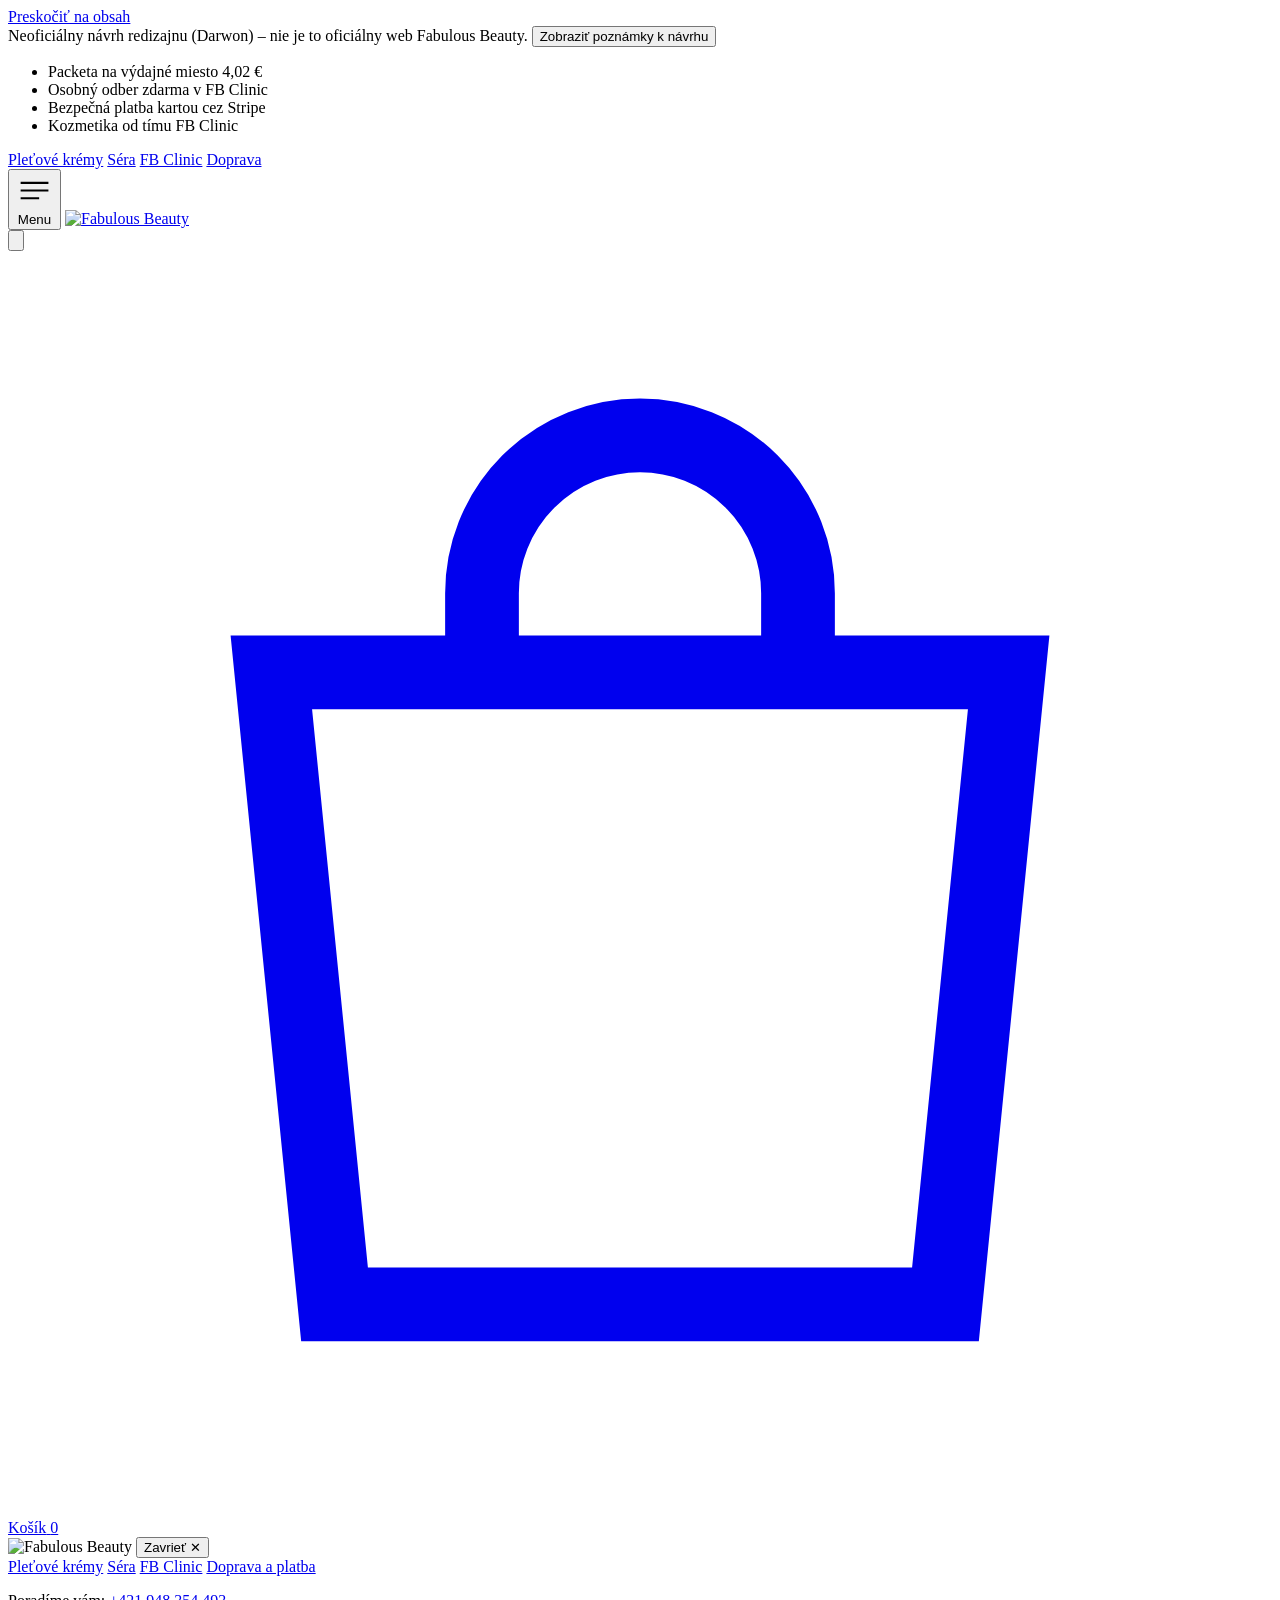
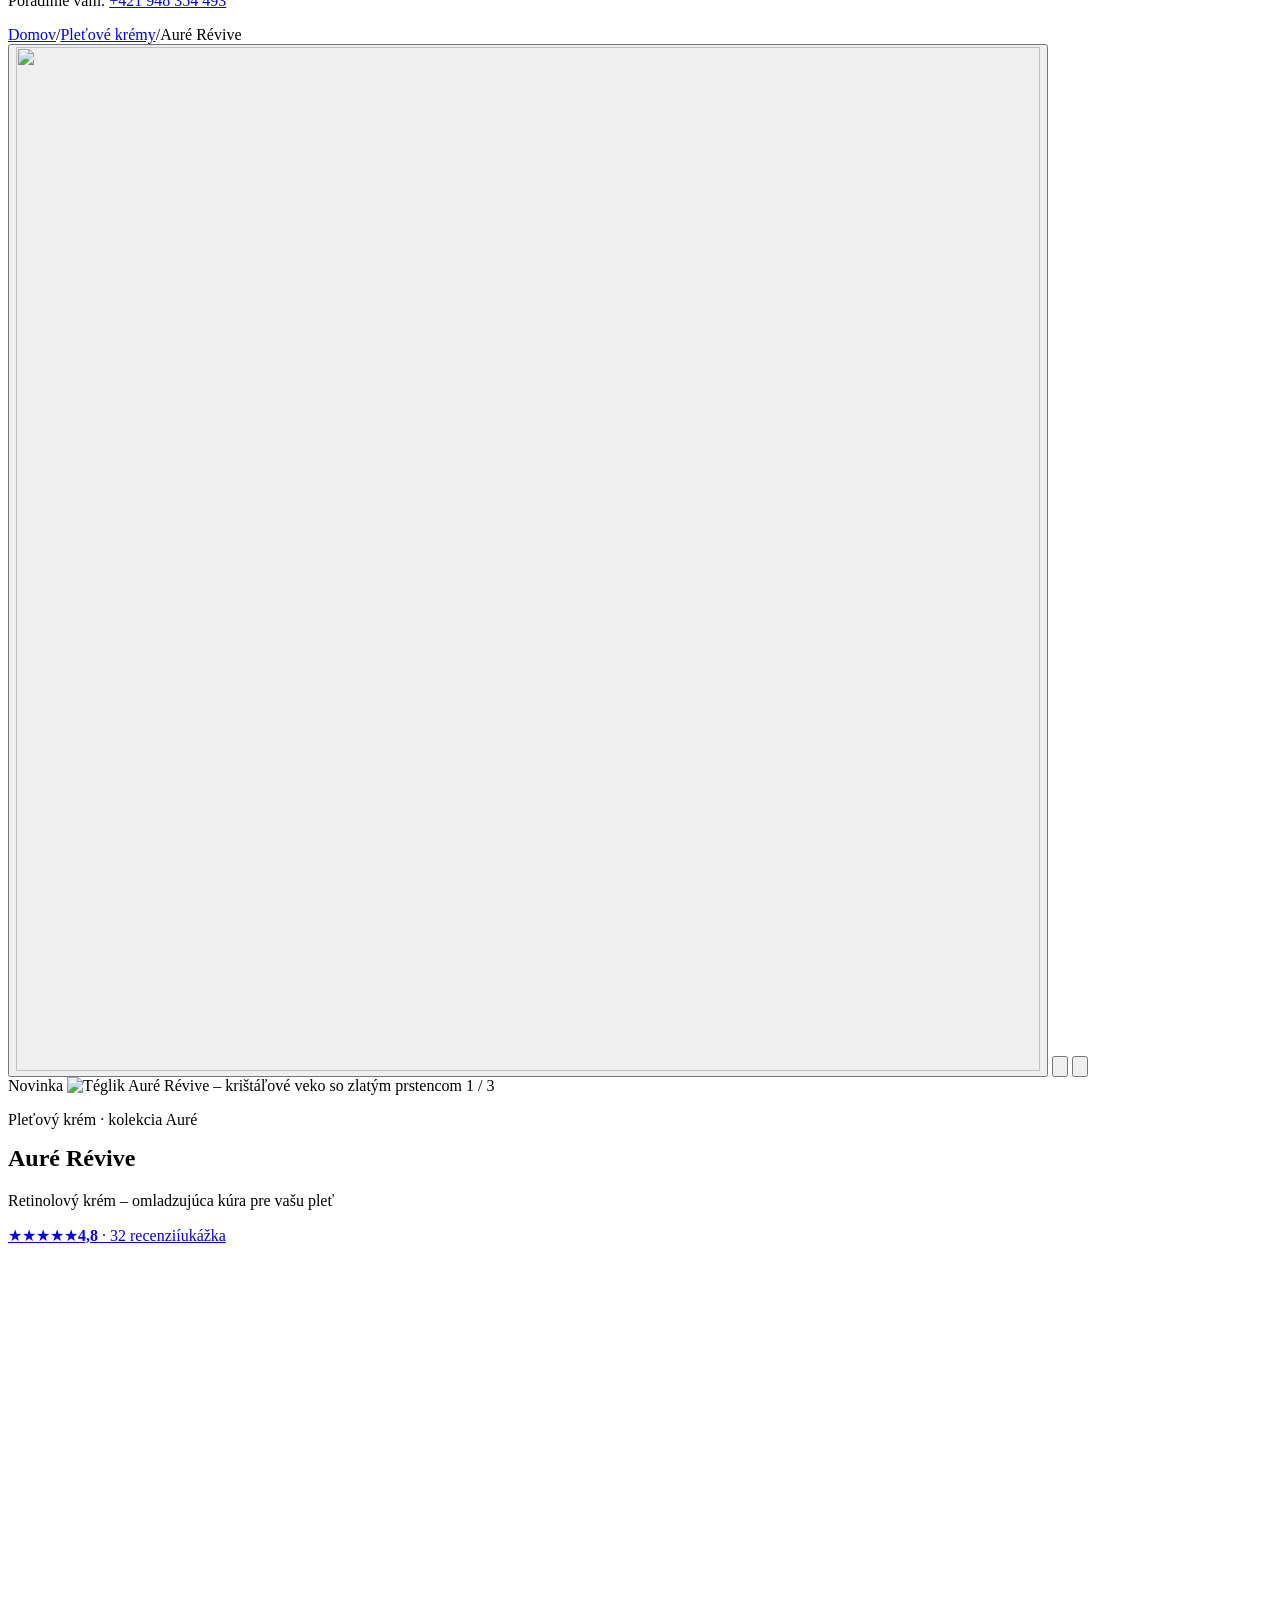
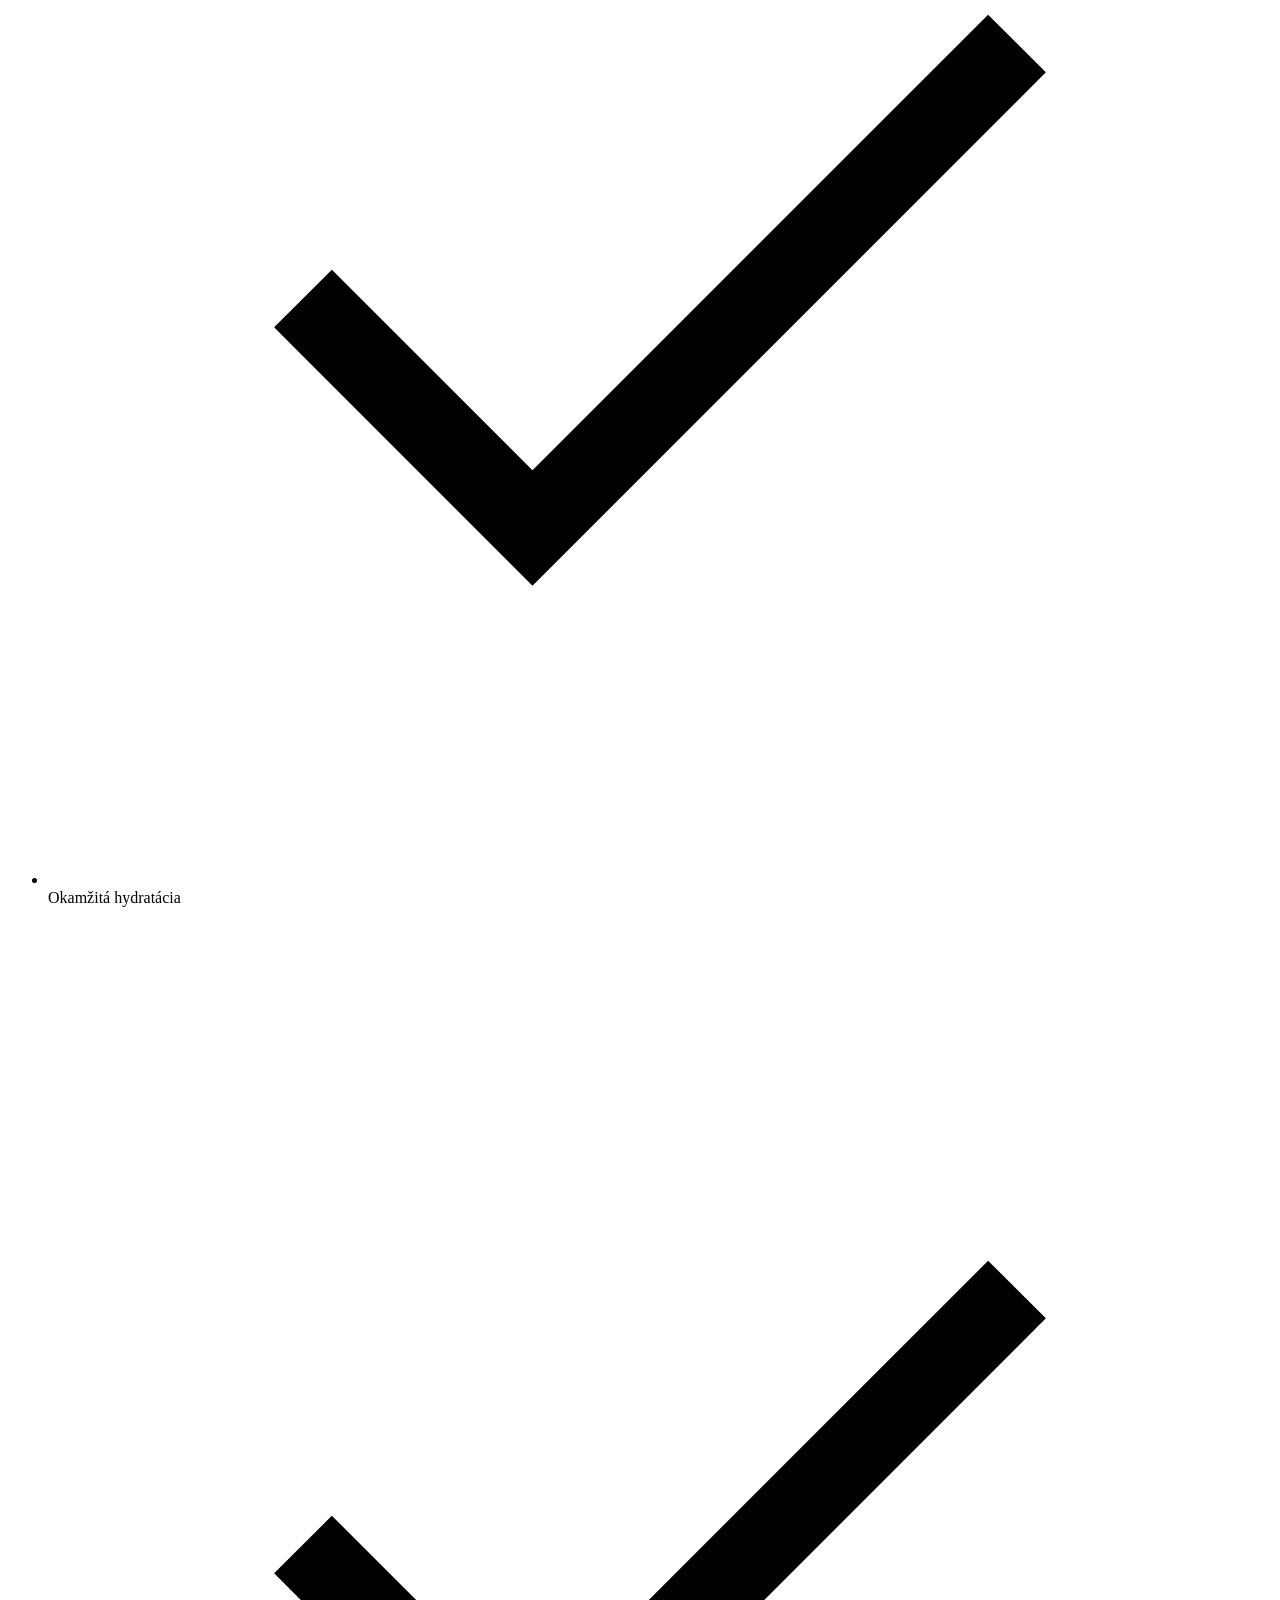
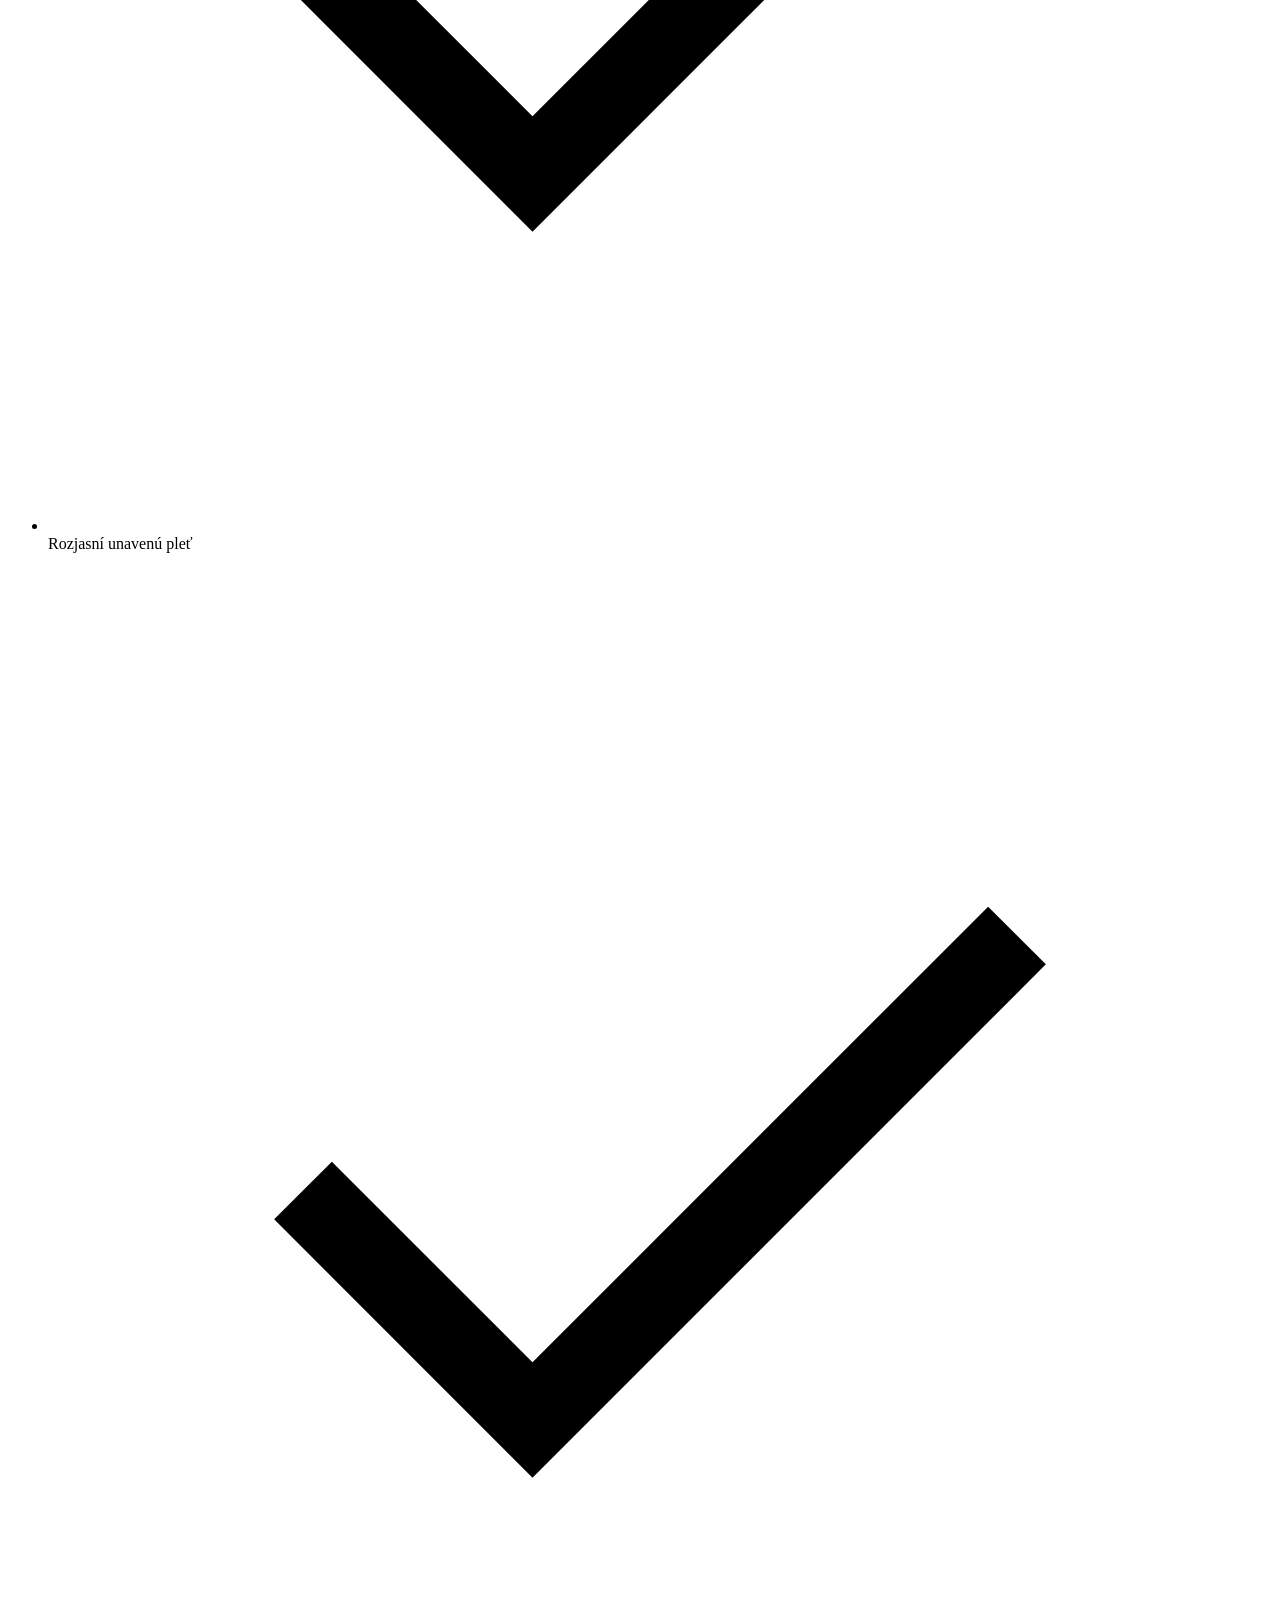
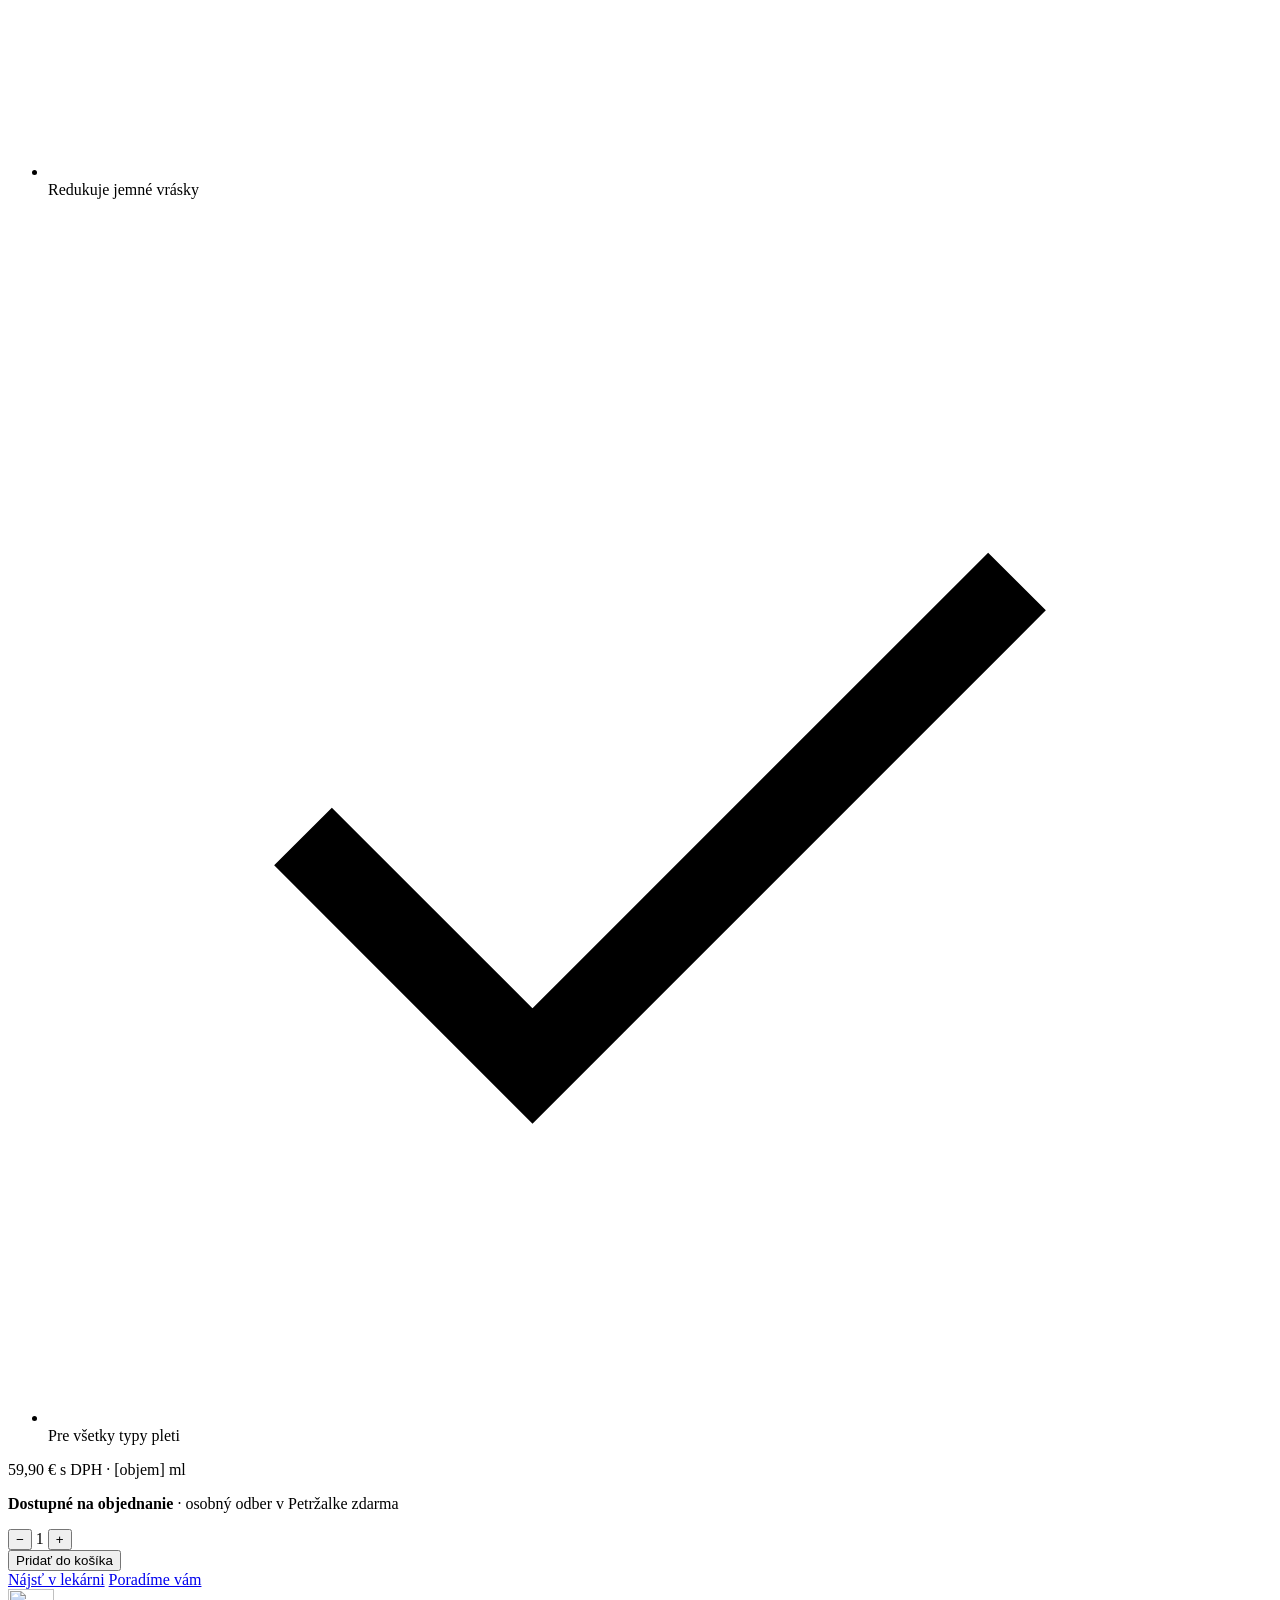
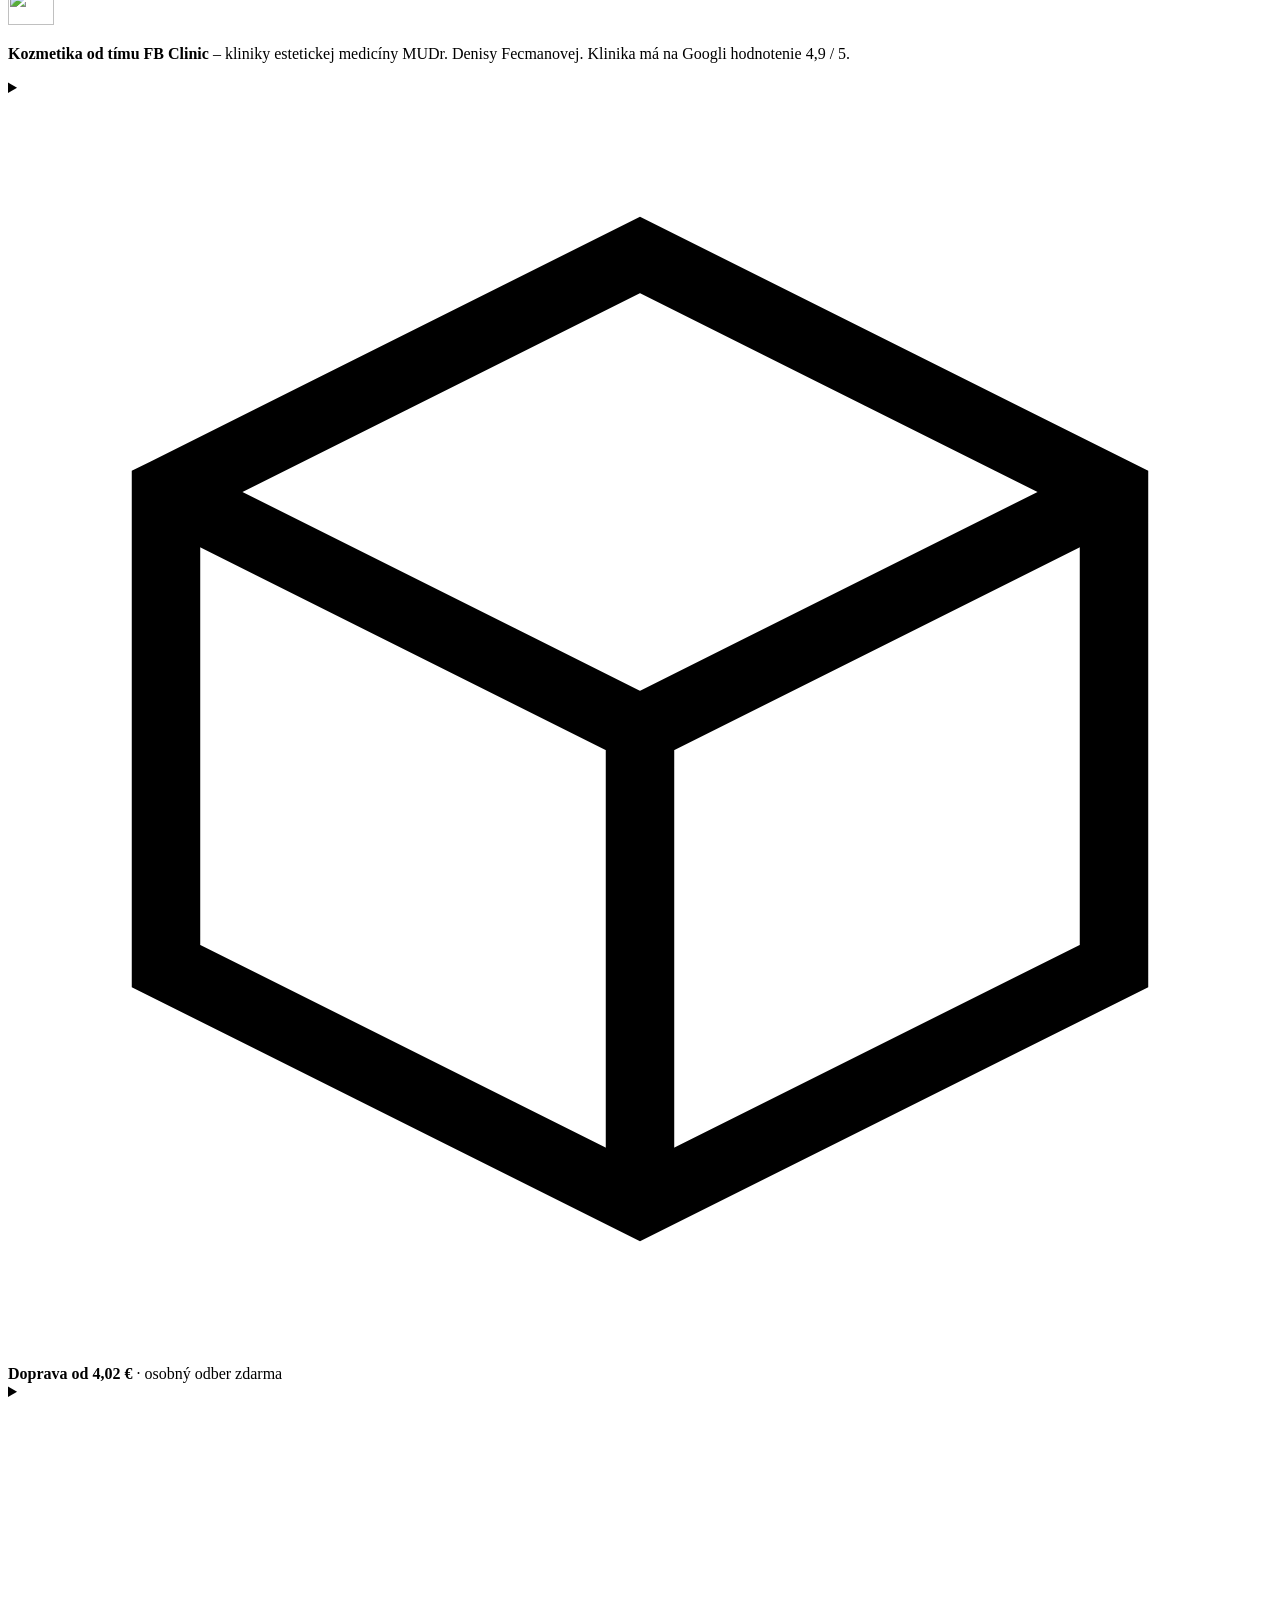
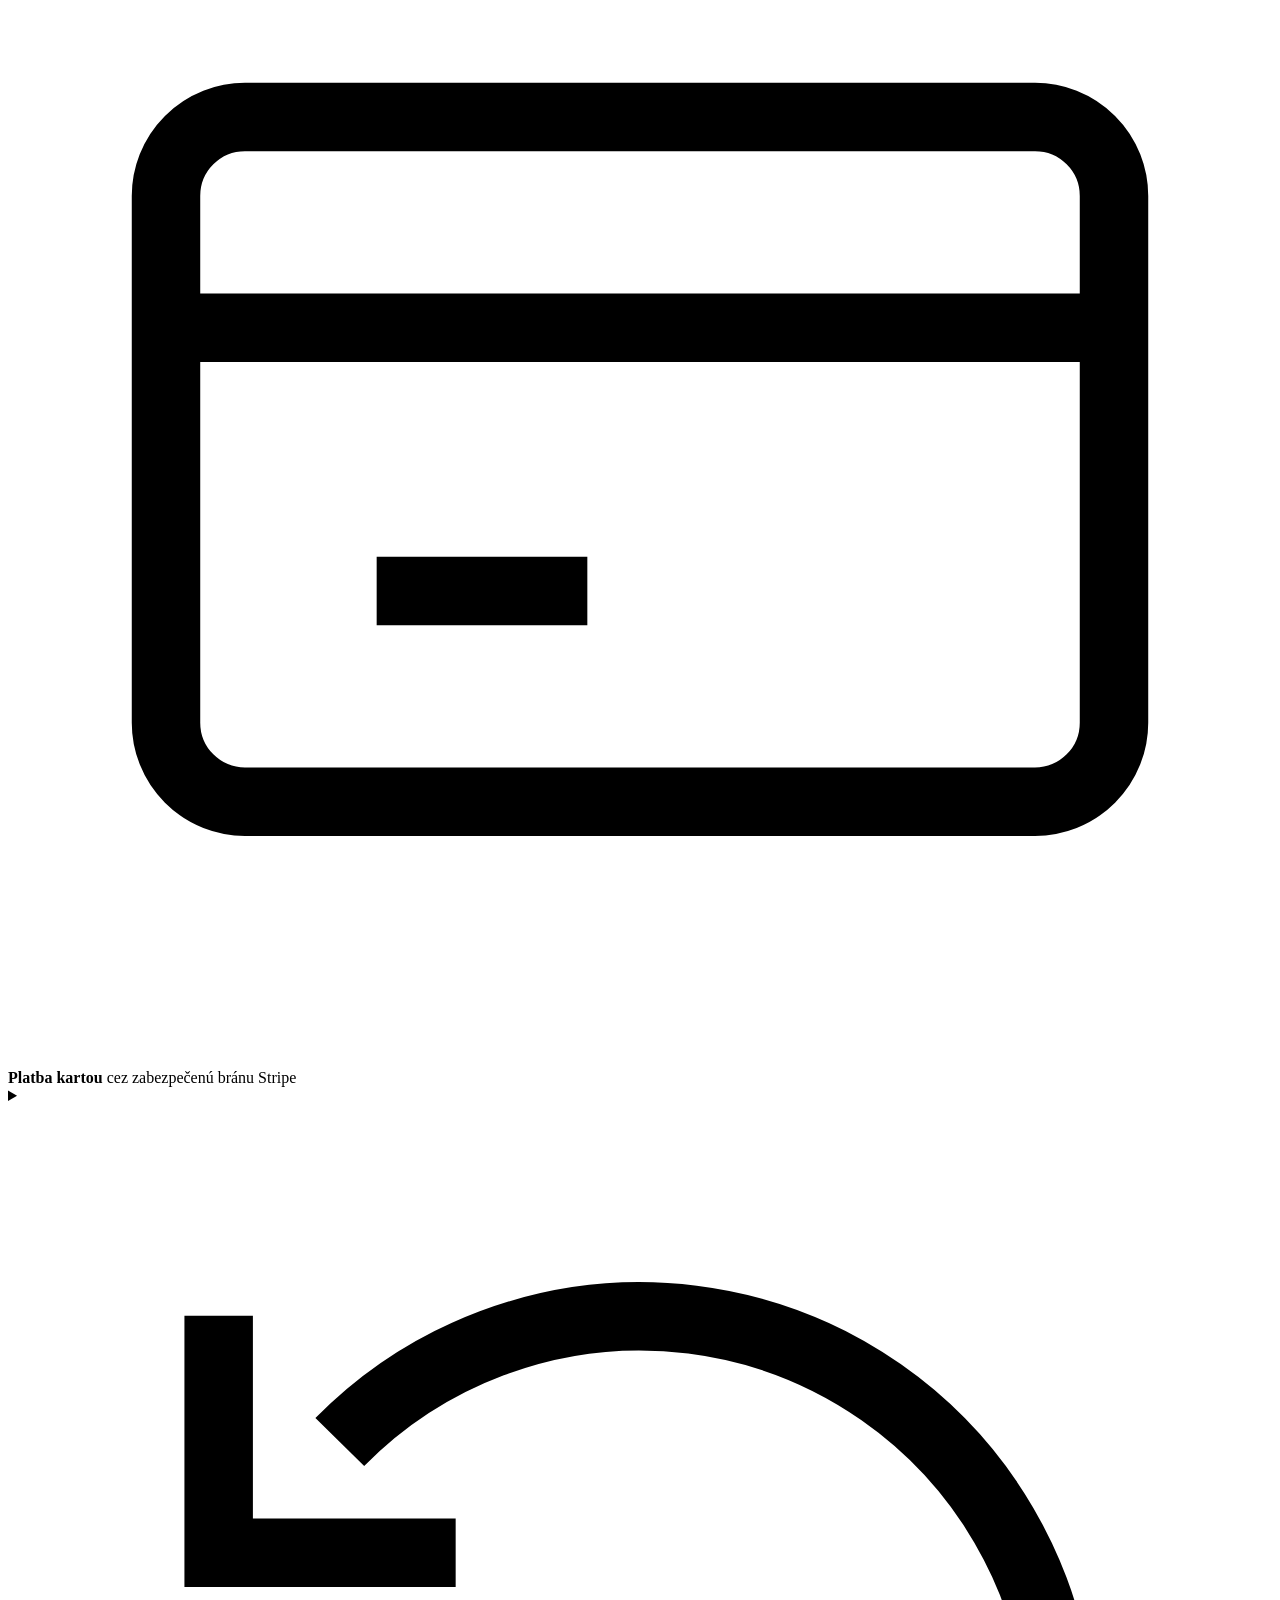
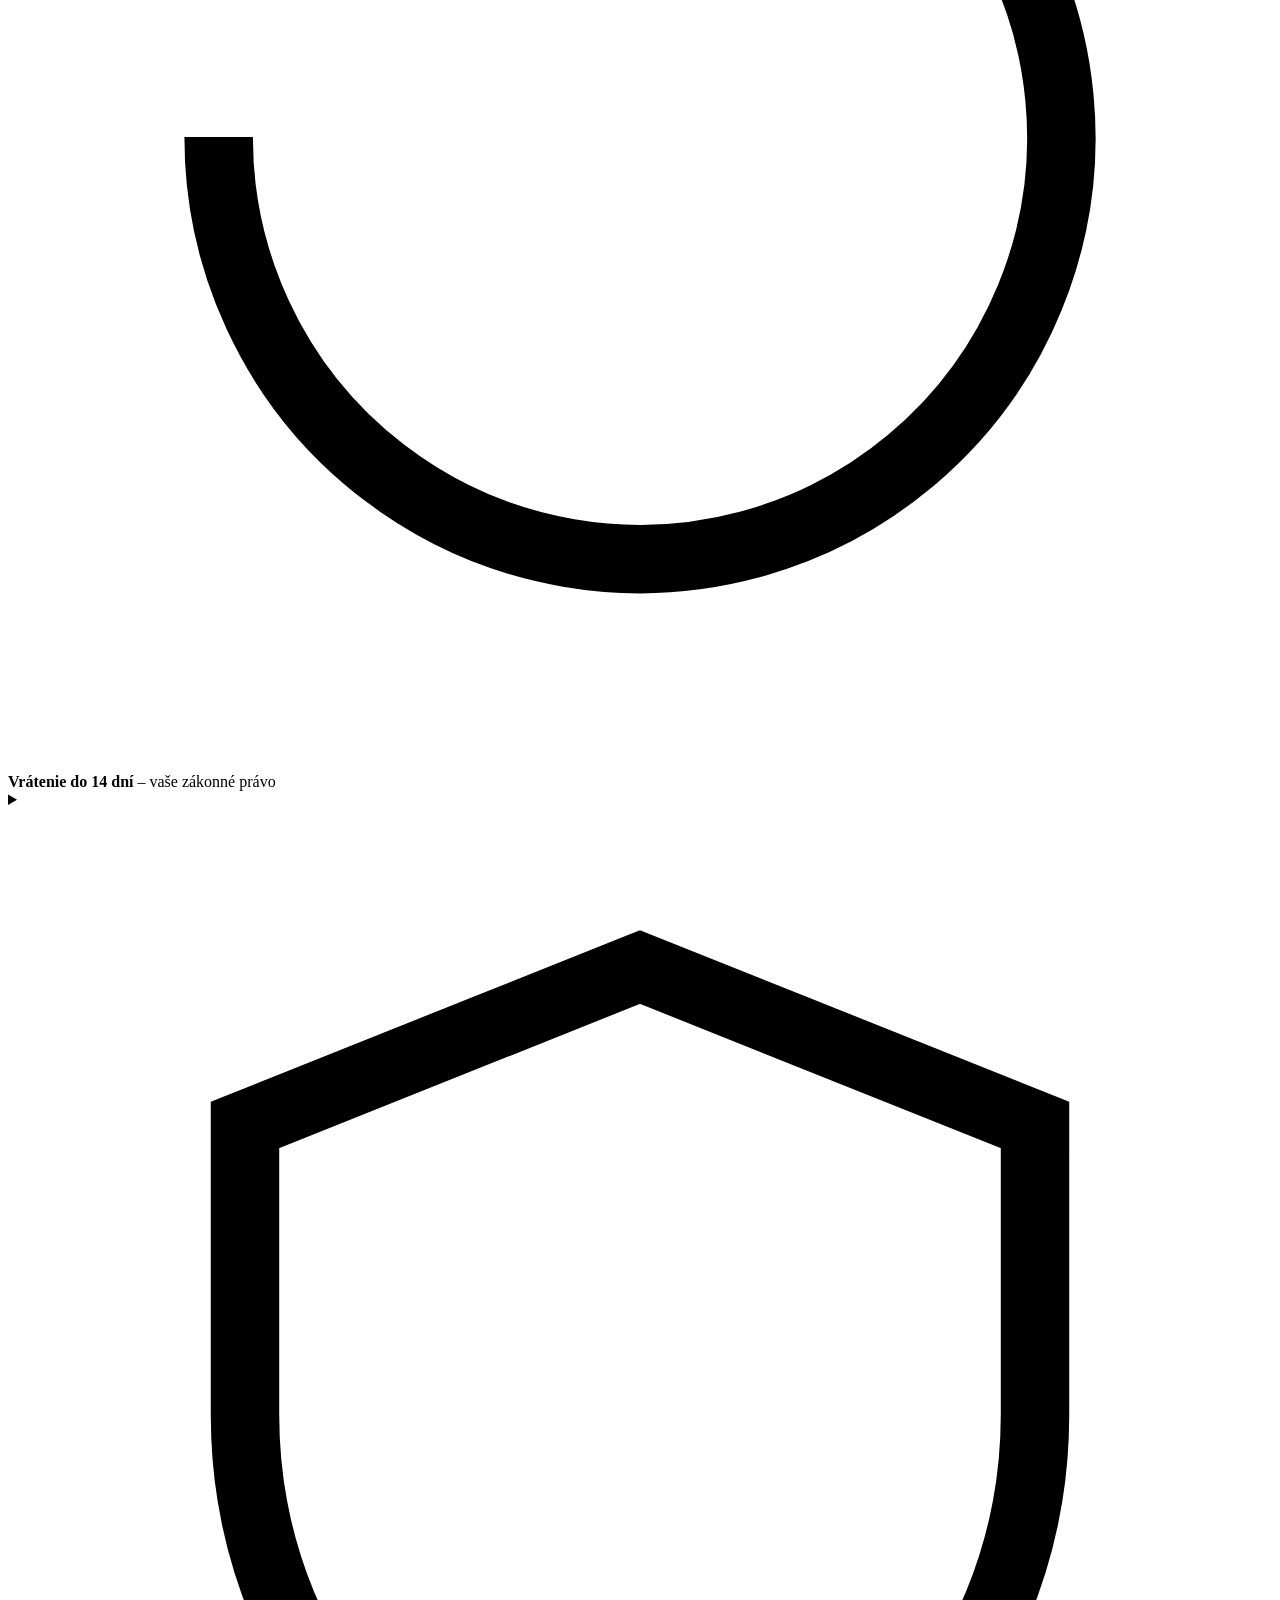
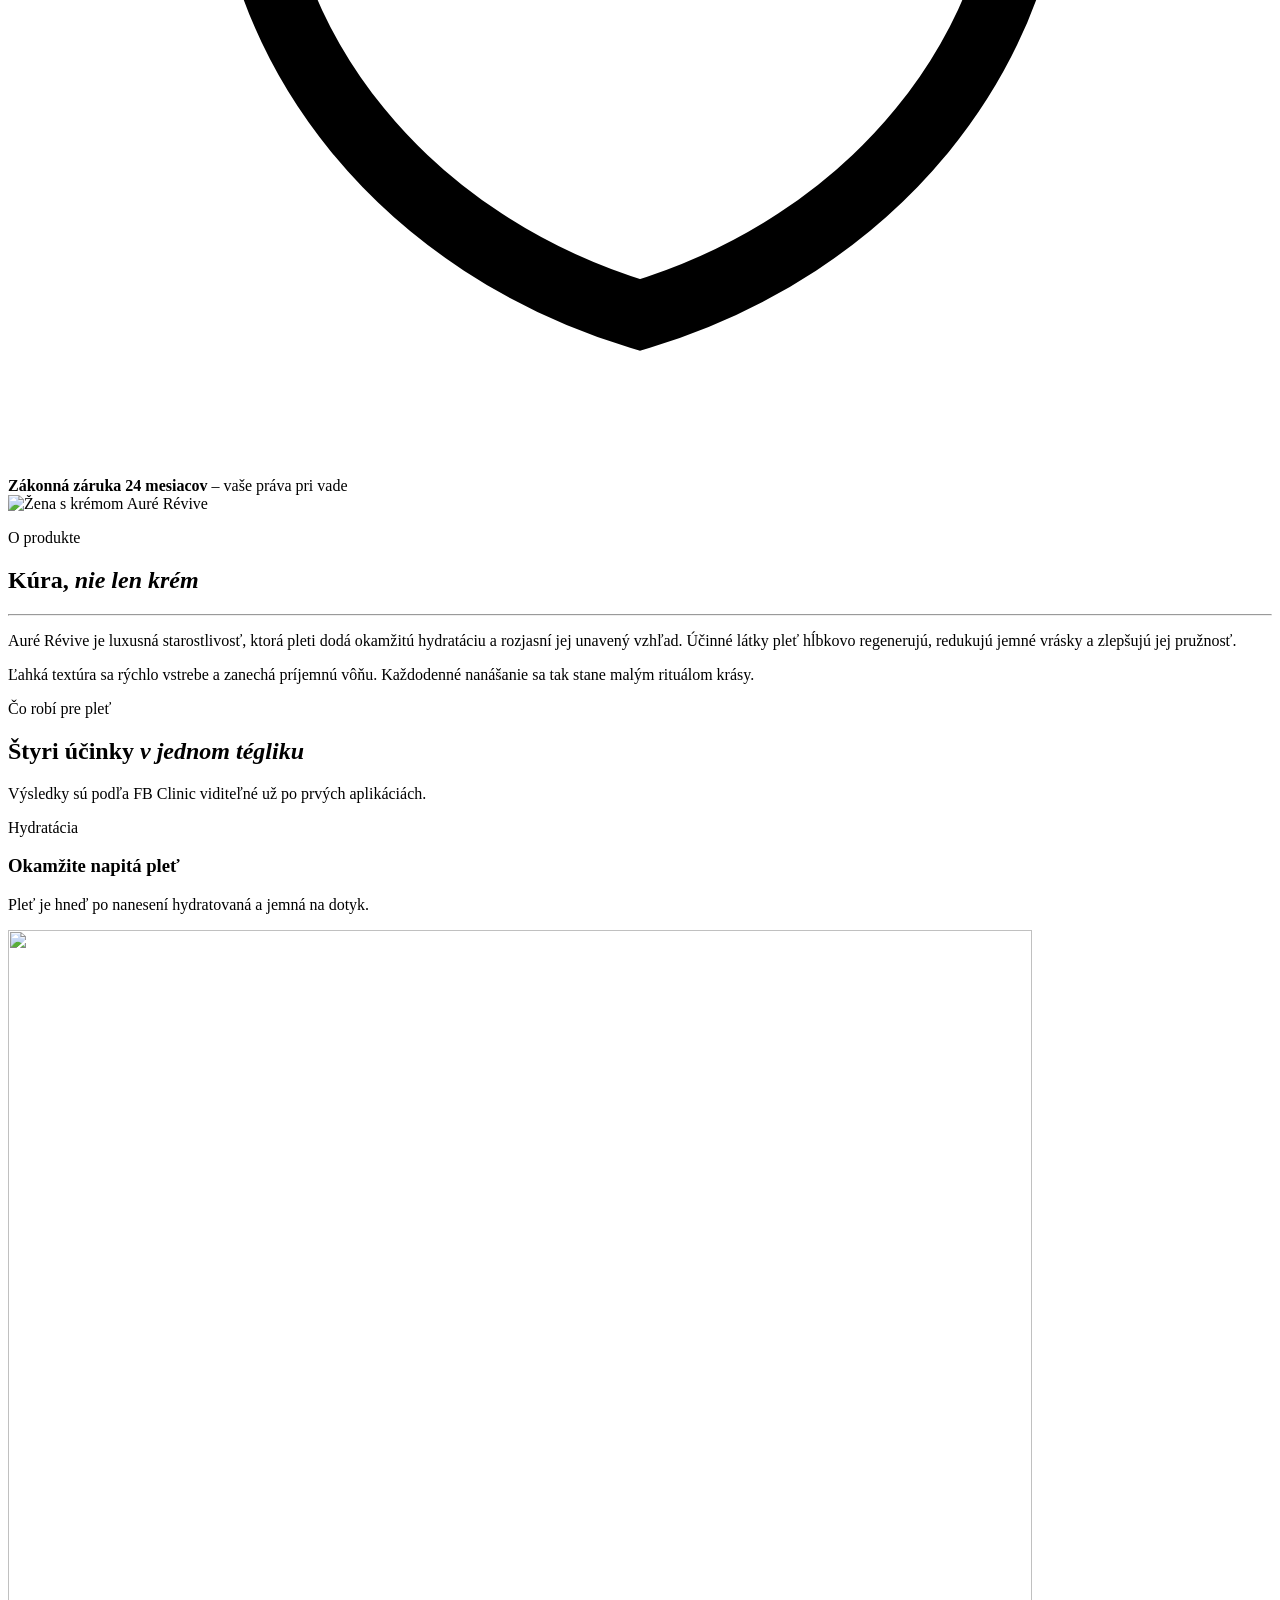
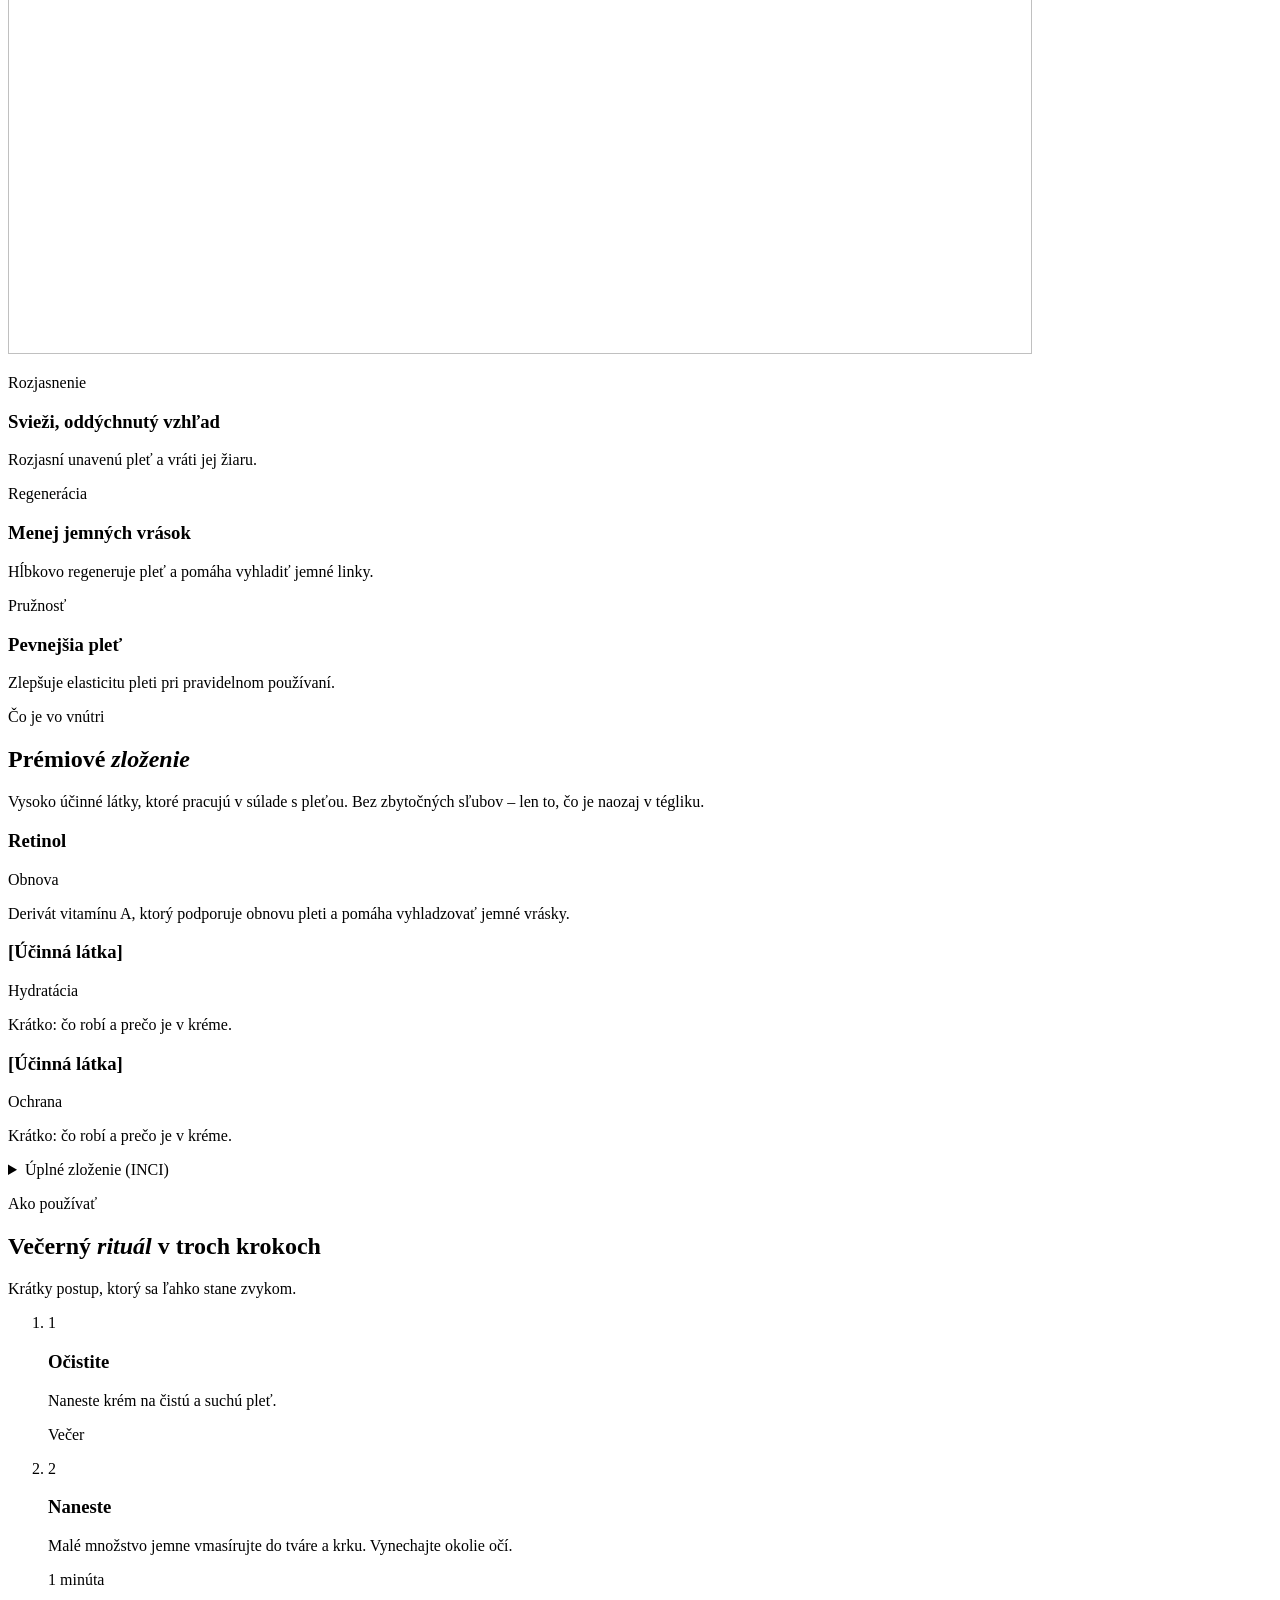
==== produkt.html @ 515d2912 "Produktová stránka Auré Révive — neoficiálny návrh redizajnu" ====
<!doctype html>
<html lang="sk">
<head>
<meta charset="utf-8">
<meta name="viewport" content="width=device-width, initial-scale=1">
<meta name="robots" content="noindex, nofollow">
<title>Auré Révive – retinolový krém | Fabulous Beauty (návrh redizajnu)</title>
<meta name="description" content="Neoficiálny návrh redizajnu produktovej stránky Fabulous Beauty.">
<link rel="preconnect" href="https://fonts.googleapis.com">
<link rel="preconnect" href="https://fonts.gstatic.com" crossorigin>
<link rel="stylesheet" href="https://fonts.googleapis.com/css2?family=Cormorant:ital,wght@0,500;0,600;1,500&family=Montserrat:wght@400;500;600;700&display=swap">
<link rel="stylesheet" href="assets/styles.css">
</head>
<body class="pdp-page">
<a class="skip" href="#obsah">Preskočiť na obsah</a>

<div class="demo-bar">Neoficiálny návrh redizajnu (Darwon) – nie je to oficiálny web Fabulous Beauty. <button type="button" data-notes-toggle>Zobraziť poznámky k návrhu</button></div>

<div class="service" aria-label="Doprava a platba">
  <ul class="wrap">
    <li>Packeta na výdajné miesto 4,02 €</li>
    <li>Osobný odber zdarma v FB Clinic</li>
    <li>Bezpečná platba kartou cez Stripe</li>
    <li>Kozmetika od tímu FB Clinic</li>
  </ul>
</div>

<header class="header">
  <div class="wrap header__in">
    <nav class="nav" aria-label="Hlavná navigácia">
      <a href="index.html#kolekcia" aria-current="page">Pleťové krémy</a>
      <a href="index.html#kolekcia">Séra</a>
      <a href="index.html#klinika">FB Clinic</a>
      <a href="index.html#nakup">Doprava</a>
    </nav>
    <button class="icon-btn menu-btn" type="button" aria-expanded="false" aria-controls="menu" data-menu-open>
      <svg viewBox="0 0 24 24" fill="none" stroke="currentColor" stroke-width="1.4" aria-hidden="true"><path d="M3 7h18M3 12h18M3 17h12"/></svg>
      <span class="sr">Menu</span>
    </button>
    <a class="logo" href="index.html" aria-label="Fabulous Beauty – domov">
      <img src="https://fabulousbeauty.eu/theme/logo.png" alt="Fabulous Beauty" width="201" height="155">
    </a>
    <div class="header__tools">
      <button class="icon-btn" type="button" aria-label="Hľadať">
        <svg viewBox="0 0 24 24" fill="none" stroke="currentColor" stroke-width="1.4" aria-hidden="true"><circle cx="11" cy="11" r="6.5"/><path d="M16 16l4.5 4.5"/></svg>
      </button>
      <a class="icon-btn" href="#" aria-label="Košík, 0 produktov" data-cart-link>
        <svg viewBox="0 0 24 24" fill="none" stroke="currentColor" stroke-width="1.4" aria-hidden="true"><path d="M5 8h14l-1.2 12H6.2L5 8z"/><path d="M9 8V6.5a3 3 0 0 1 6 0V8"/></svg>
        <span class="label">Košík</span>
        <span class="cart-count" data-cart-count>0</span>
      </a>
    </div>
  </div>
</header>

<div class="drawer-nav" id="menu" role="dialog" aria-modal="true" aria-label="Menu">
  <div class="drawer-nav__top">
    <img src="https://fabulousbeauty.eu/theme/logo.png" alt="Fabulous Beauty" width="52" height="40" style="width:52px;height:auto">
    <button class="icon-btn" type="button" data-menu-close>Zavrieť <span aria-hidden="true">✕</span></button>
  </div>
  <a class="big" href="index.html#kolekcia">Pleťové krémy</a>
  <a class="big" href="index.html#kolekcia">Séra</a>
  <a class="big" href="index.html#klinika">FB Clinic</a>
  <a class="big" href="index.html#nakup">Doprava a platba</a>
  <p class="contact">Poradíme vám: <a class="link" href="tel:+421948354493">+421 948 354 493</a></p>
</div>

<main id="obsah">
  <div class="wrap">
    <nav class="crumbs" aria-label="Navigačná cesta"><a href="index.html">Domov</a><span aria-hidden="true">/</span><a href="index.html#kolekcia">Pleťové krémy</a><span aria-hidden="true">/</span>Auré Révive</nav>

    <!-- NÁKUPNÝ BLOK -->
    <div class="pdp">
      <section class="gallery" aria-label="Fotky produktu">
        <div class="gallery__thumbs" role="group" aria-label="Vybrať fotku">
          <button type="button" aria-current="true" data-src="https://fabulousbeauty.eu/catalogue-media/08448D9E-2F20-4D50-B51A-9E70C369E79C.webp" data-alt="Téglik Auré Révive – krištáľové veko so zlatým prstencom" data-pack="1" data-pos="50% 50%" aria-label="Fotka 1 z 3: téglik"><img src="https://fabulousbeauty.eu/catalogue-media/08448D9E-2F20-4D50-B51A-9E70C369E79C.webp" alt="" width="1024" height="1024"></button>
          <button type="button" aria-current="false" data-src="https://fabulousbeauty.eu/theme/img/promo-woman-cream.webp" data-alt="Auré Révive v ruke – veľkosť tégliku" data-pack="0" data-pos="62% 50%" aria-label="Fotka 2 z 3: v ruke"><img src="https://fabulousbeauty.eu/theme/img/promo-woman-cream.webp" alt="" style="object-position:62% 50%" loading="lazy"></button>
          <button type="button" aria-current="false" data-src="https://fabulousbeauty.eu/theme/img/hero-fb-products-original-logo.webp" data-alt="Auré Révive spolu s Auré Lumi a Auré Noir" data-pack="0" data-pos="64% 60%" aria-label="Fotka 3 z 3: s kolekciou"><img src="https://fabulousbeauty.eu/theme/img/hero-fb-products-original-logo.webp" alt="" style="object-position:64% 60%" loading="lazy"></button>
        </div>
        <div class="gallery__main">
          <span class="pcard__tag">Novinka</span>
          <img src="https://fabulousbeauty.eu/catalogue-media/08448D9E-2F20-4D50-B51A-9E70C369E79C.webp" alt="Téglik Auré Révive – krištáľové veko so zlatým prstencom" width="1024" height="1024" data-main fetchpriority="high">
          <span class="gallery__count" data-count>1 / 3</span>
        </div>
      </section>

      <section class="buy" aria-labelledby="p-name">
        <div>
          <p class="eyebrow">Pleťový krém · kolekcia Auré</p>
          <h1 class="display" id="p-name" style="margin-top:12px">Auré Révive</h1>
          <p class="buy__sub">Retinolový krém – omladzujúca kúra pre vašu pleť</p>
          <a class="rating" href="#recenzie"><span class="stars" aria-hidden="true">★★★★★</span><span><strong>4,8</strong> · 32 recenzií</span><span class="sample-pill">ukážka</span></a>
        </div>

        <ul class="benefits">
          <li><svg viewBox="0 0 24 24" fill="none" stroke="currentColor" stroke-width="1.6" aria-hidden="true"><path d="M5 12.5 9.5 17 19 7.5"/></svg>Okamžitá hydratácia</li>
          <li><svg viewBox="0 0 24 24" fill="none" stroke="currentColor" stroke-width="1.6" aria-hidden="true"><path d="M5 12.5 9.5 17 19 7.5"/></svg>Rozjasní unavenú pleť</li>
          <li><svg viewBox="0 0 24 24" fill="none" stroke="currentColor" stroke-width="1.6" aria-hidden="true"><path d="M5 12.5 9.5 17 19 7.5"/></svg>Redukuje jemné vrásky</li>
          <li><svg viewBox="0 0 24 24" fill="none" stroke="currentColor" stroke-width="1.6" aria-hidden="true"><path d="M5 12.5 9.5 17 19 7.5"/></svg>Pre všetky typy pleti</li>
        </ul>

        <div class="price-row">
          <span class="price num">59,90 €</span>
          <span class="price-meta">s DPH · <span class="ph-val" data-note="Objem na webe chýba – doplniť (napr. 50 ml) a dopočítať jednotkovú cenu.">[objem] ml</span></span>
        </div>

        <p class="stock"><span class="dot" aria-hidden="true"></span><span><strong>Dostupné na objednanie</strong> · osobný odber v Petržalke zdarma</span></p>

        <div class="buy__cta" data-buy-cta>
          <div class="qty" role="group" aria-label="Množstvo">
            <button type="button" aria-label="Menej kusov" data-qty="-1">−</button>
            <output aria-live="polite" data-qty-out>1</output>
            <button type="button" aria-label="Viac kusov" data-qty="1">+</button>
          </div>
          <button class="btn btn--primary btn--block" type="button" data-add="Auré Révive">Pridať do košíka</button>
        </div>
        <div class="buy__alt">
          <a class="btn btn--ghost" href="#">Nájsť v lekárni</a>
          <a class="btn btn--ghost" href="#konzultacia">Poradíme vám</a>
        </div>

        <div class="buy__clinic">
          <img src="https://fabulousbeauty.eu/theme/logo.png" alt="" width="46" height="36">
          <p><strong>Kozmetika od tímu FB Clinic</strong> – kliniky estetickej medicíny MUDr. Denisy Fecmanovej. Klinika má na Googli hodnotenie 4,9 / 5.</p>
        </div>

        <div class="facts">
          <details>
            <summary>
              <svg viewBox="0 0 24 24" fill="none" stroke="currentColor" stroke-width="1.3" aria-hidden="true"><path d="M3 7.5 12 3l9 4.5v9L12 21l-9-4.5z"/><path d="M3 7.5 12 12l9-4.5M12 12v9"/></svg>
              <span class="t"><strong>Doprava od 4,02 €</strong> · osobný odber zdarma</span><span class="plus" aria-hidden="true"></span>
            </summary>
            <div class="body" data-note="Na súčasnom webe je Révive označený „len osobný odber“. Ak to platí, upraviť tento riadok aj pás nad hlavičkou.">
              <p>Výdajné miesto alebo Z-BOX Packeta: Slovensko 4,02 €, Česko 4,75 €.</p>
              <p>Osobný odber zdarma: FB Clinic, Blagoevova 4, 851 04 Bratislava – Petržalka.</p>
            </div>
          </details>
          <details>
            <summary>
              <svg viewBox="0 0 24 24" fill="none" stroke="currentColor" stroke-width="1.3" aria-hidden="true"><rect x="3" y="6" width="18" height="13" rx="1.5"/><path d="M3 10h18M7 15h4"/></svg>
              <span class="t"><strong>Platba kartou</strong> cez zabezpečenú bránu Stripe</span><span class="plus" aria-hidden="true"></span>
            </summary>
            <div class="body"><p>Platíte na zabezpečenej stránke Stripe. Úplné číslo karty ani kód CVC neukladáme. Za platbu neúčtujeme žiadny príplatok.</p></div>
          </details>
          <details>
            <summary>
              <svg viewBox="0 0 24 24" fill="none" stroke="currentColor" stroke-width="1.3" aria-hidden="true"><path d="M4 12a8 8 0 1 0 2.3-5.6M4 4v4.5h4.5"/></svg>
              <span class="t"><strong>Vrátenie do 14 dní</strong> – vaše zákonné právo</span><span class="plus" aria-hidden="true"></span>
            </summary>
            <div class="body"><p>Neotvorený tovar môžete vrátiť do 14 dní bez udania dôvodu. Otvorený krém z hygienických dôvodov vrátiť nemožno; práva pri vadnom tovare tým nie sú dotknuté.</p></div>
          </details>
          <details>
            <summary>
              <svg viewBox="0 0 24 24" fill="none" stroke="currentColor" stroke-width="1.3" aria-hidden="true"><path d="M12 3 4.5 6v5.5c0 4.6 3.2 8.2 7.5 9.5 4.3-1.3 7.5-4.9 7.5-9.5V6z"/></svg>
              <span class="t"><strong>Zákonná záruka 24 mesiacov</strong> – vaše práva pri vade</span><span class="plus" aria-hidden="true"></span>
            </summary>
            <div class="body" data-note="Od 27. 9. 2026 sem patrí oficiálne harmonizované oznámenie EÚ (nariadenie 2025/1960) – grafiku nemeniť."><p>Ak sa na tovare ukáže vada, máte právo na opravu, výmenu, zľavu alebo vrátenie peňazí. Reklamáciu podáte online.</p></div>
          </details>
        </div>
      </section>
    </div>
  </div>

  <!-- MANIFEST -->
  <section class="manifest" aria-labelledby="m-h">
    <div class="manifest__img">
      <img src="https://fabulousbeauty.eu/theme/img/promo-woman-cream.webp" alt="Žena s krémom Auré Révive" width="1536" height="1024" loading="lazy">
    </div>
    <div class="manifest__txt section--paper">
      <p class="eyebrow">O produkte</p>
      <h2 class="display" id="m-h">Kúra, <em>nie len krém</em></h2>
      <hr class="collar collar--short">
      <p class="lead">Auré Révive je luxusná starostlivosť, ktorá pleti dodá okamžitú hydratáciu a rozjasní jej unavený vzhľad. Účinné látky pleť hĺbkovo regenerujú, redukujú jemné vrásky a zlepšujú jej pružnosť.</p>
      <p class="muted">Ľahká textúra sa rýchlo vstrebe a zanechá príjemnú vôňu. Každodenné nanášanie sa tak stane malým rituálom krásy.</p>
    </div>
  </section>

  <!-- PRSTENEC ÚČINKOV -->
  <section class="section" aria-labelledby="o-h">
    <div class="wrap">
      <div class="section__head">
        <div>
          <p class="eyebrow">Čo robí pre pleť</p>
          <h2 class="display" id="o-h">Štyri účinky <em>v jednom tégliku</em></h2>
        </div>
        <p class="muted">Výsledky sú podľa FB Clinic viditeľné už po prvých aplikáciách.</p>
      </div>
      <div class="orbit">
        <div class="effect effect--l" style="grid-row:1">
          <p class="effect__k">Hydratácia</p>
          <h3>Okamžite napitá pleť</h3>
          <p>Pleť je hneď po nanesení hydratovaná a jemná na dotyk.</p>
        </div>
        <div class="orbit__jar"><img src="https://fabulousbeauty.eu/catalogue-media/08448D9E-2F20-4D50-B51A-9E70C369E79C.webp" alt="" width="1024" height="1024" loading="lazy"></div>
        <div class="effect" style="grid-row:1;grid-column:3">
          <p class="effect__k">Rozjasnenie</p>
          <h3>Svieži, oddýchnutý vzhľad</h3>
          <p>Rozjasní unavenú pleť a vráti jej žiaru.</p>
        </div>
        <div class="effect effect--l" style="grid-row:2">
          <p class="effect__k">Regenerácia</p>
          <h3>Menej jemných vrások</h3>
          <p>Hĺbkovo regeneruje pleť a pomáha vyhladiť jemné linky.</p>
        </div>
        <div class="effect" style="grid-row:2;grid-column:3">
          <p class="effect__k">Pružnosť</p>
          <h3>Pevnejšia pleť</h3>
          <p>Zlepšuje elasticitu pleti pri pravidelnom používaní.</p>
        </div>
      </div>
    </div>
  </section>

  <!-- ZLOŽENIE -->
  <section class="section section--paper" aria-labelledby="i-h">
    <div class="wrap inside">
      <div>
        <p class="eyebrow">Čo je vo vnútri</p>
        <h2 class="display" id="i-h">Prémiové <em>zloženie</em></h2>
        <p class="lead">Vysoko účinné látky, ktoré pracujú v súlade s pleťou. Bez zbytočných sľubov – len to, čo je naozaj v tégliku.</p>
      </div>
      <div>
        <div class="actives">
          <div class="active">
            <h3>Retinol</h3><p class="role">Obnova</p>
            <p>Derivát vitamínu A, ktorý podporuje obnovu pleti a pomáha vyhladzovať jemné vrásky.</p>
          </div>
          <div class="active" data-note="Zloženie na webe chýba. Doplniť 2–3 kľúčové látky s funkciou, prípadne koncentráciou.">
            <h3 class="ph-val">[Účinná látka]</h3><p class="role">Hydratácia</p>
            <p class="ph-val">Krátko: čo robí a prečo je v kréme.</p>
          </div>
          <div class="active">
            <h3 class="ph-val">[Účinná látka]</h3><p class="role">Ochrana</p>
            <p class="ph-val">Krátko: čo robí a prečo je v kréme.</p>
          </div>
        </div>
        <details class="inci">
          <summary>Úplné zloženie (INCI)</summary>
          <p class="ph-val" data-note="INCI zoznam z obalu – povinný údaj pri kozmetike, zákazníci ho hľadajú.">[INCI zoznam z obalu produktu]</p>
        </details>
      </div>
    </div>
  </section>

  <!-- RITUÁL -->
  <section class="section" aria-labelledby="r-h">
    <div class="wrap">
      <div class="section__head">
        <div>
          <p class="eyebrow">Ako používať</p>
          <h2 class="display" id="r-h">Večerný <em>rituál</em> v troch krokoch</h2>
        </div>
        <p class="muted" data-note="Postup na webe chýba. Ide o bežný postup pri retinole – musí ho potvrdiť FB Clinic.">Krátky postup, ktorý sa ľahko stane zvykom.</p>
      </div>
      <ol class="steps">
        <li class="step"><span class="step__n">1</span><h3>Očistite</h3><p>Naneste krém na čistú a suchú pleť.</p><p class="step__time">Večer</p></li>
        <li class="step"><span class="step__n">2</span><h3>Naneste</h3><p>Malé množstvo jemne vmasírujte do tváre a krku. Vynechajte okolie očí.</p><p class="step__time">1 minúta</p></li>
        <li class="step"><span class="step__n">3</span><h3>Chráňte</h3><p>Ráno použite denný krém Auré Lumi a ochranu pred slnkom. Pleť s retinolom je citlivejšia na slnko.</p><p class="step__time">Ráno</p></li>
      </ol>
    </div>
  </section>

  <!-- VÝSLEDKY -->
  <section class="section section--blush" aria-labelledby="t-h">
    <div class="wrap">
      <p class="eyebrow">Čo môžete čakať</p>
      <h2 class="display" id="t-h" style="font-size:clamp(36px,5vw,60px);margin:12px 0 44px;max-width:16ch">Výsledky, ktoré <em>prichádzajú postupne</em></h2>
      <div class="timeline">
        <div class="tl"><span>Hneď</span><strong>Hydratácia</strong><p>Pleť je napitá a jemná už po nanesení.</p></div>
        <div class="tl"><span>Po prvých aplikáciách</span><strong>Rozjasnenie</strong><p>Unavený vzhľad pleti ustupuje.</p></div>
        <div class="tl"><span>Pri pravidelnom používaní</span><strong>Pružnosť a hladkosť</strong><p>Jemné vrásky sú menej viditeľné, pleť je pružnejšia.</p></div>
      </div>
    </div>
  </section>

  <!-- RECENZIE -->
  <section class="section" id="recenzie" aria-labelledby="rv-h">
    <div class="wrap reviews">
      <aside class="rsum">
        <p class="eyebrow">Recenzie <span class="sample-pill" style="margin-left:6px">ukážka</span></p>
        <h2 class="sr" id="rv-h">Recenzie Auré Révive</h2>
        <p class="rsum__score num" style="margin-top:12px">4,8</p>
        <p class="stars" aria-hidden="true" style="font-size:18px;margin:8px 0 4px">★★★★★</p>
        <p class="small muted">z 5 · 32 recenzií</p>
        <div class="rsum__bars" role="group" aria-label="Filtrovať podľa hodnotenia">
          <button class="rbar" type="button" aria-pressed="false" data-stars="5"><span>5★</span><span class="track"><i style="width:81%"></i></span><span class="num">26</span></button>
          <button class="rbar" type="button" aria-pressed="false" data-stars="4"><span>4★</span><span class="track"><i style="width:16%"></i></span><span class="num">5</span></button>
          <button class="rbar" type="button" aria-pressed="false" data-stars="3"><span>3★</span><span class="track"><i style="width:3%"></i></span><span class="num">1</span></button>
          <button class="rbar" type="button" aria-pressed="false" data-stars="2"><span>2★</span><span class="track"><i style="width:0"></i></span><span class="num">0</span></button>
          <button class="rbar" type="button" aria-pressed="false" data-stars="1"><span>1★</span><span class="track"><i style="width:0"></i></span><span class="num">0</span></button>
        </div>
        <p class="rsum__how"><strong>Ako overujeme recenzie:</strong> označenie „Overený nákup“ má len recenzia napísaná cez osobný odkaz z potvrdenia zaplatenej objednávky – jedna na produkt. Ostatné recenzie pred zverejnením schvaľujeme. Nemažeme negatívne.</p>
        <a class="btn btn--ghost btn--block" href="#" style="margin-top:18px">Napísať recenziu</a>
      </aside>
      <div>
        <div class="rfilters" role="group" aria-label="Filtre recenzií">
          <button class="chip" type="button" aria-pressed="true" data-filter="all">Všetky</button>
          <button class="chip" type="button" aria-pressed="false" data-filter="verified">Overený nákup</button>
          <button class="chip" type="button" aria-pressed="false" data-filter="dry">Suchá pleť</button>
          <button class="chip" type="button" aria-pressed="false" data-filter="mixed">Zmiešaná pleť</button>
        </div>
        <div class="rlist" data-note="Ukážkové recenzie len na predvedenie dizajnu – Révive má dnes 0 recenzií. Po spustení sem idú len skutočné.">
          <article class="review" data-stars="5" data-tags="verified dry">
            <h3>Pleť je ráno oddýchnutá</h3><p class="stars" aria-label="5 z 5">★★★★★</p>
            <p>Ukážka recenzie: textúra je ľahká, rýchlo sa vstrebe a pleť je hneď hydratovaná. Po pár týždňoch vidím jemnejšie linky okolo úst.</p>
            <div class="review__meta"><span class="verified"><svg viewBox="0 0 24 24" fill="none" stroke="currentColor" stroke-width="2" aria-hidden="true"><path d="M5 12.5 9.5 17 19 7.5"/></svg>Overený nákup</span><span>Suchá pleť · 35–44 rokov</span><span>[Meno a iniciála] · [dátum]</span></div>
          </article>
          <article class="review" data-stars="5" data-tags="verified mixed">
            <h3>Luxus, ktorý sa oplatí</h3><p class="stars" aria-label="5 z 5">★★★★★</p>
            <p>Ukážka recenzie: krásny téglik, príjemná vôňa a pleť je viditeľne rozjasnená. Odporučili mi ho priamo na klinike.</p>
            <div class="review__meta"><span class="verified"><svg viewBox="0 0 24 24" fill="none" stroke="currentColor" stroke-width="2" aria-hidden="true"><path d="M5 12.5 9.5 17 19 7.5"/></svg>Overený nákup</span><span>Zmiešaná pleť · 45–54 rokov</span><span>[Meno a iniciála] · [dátum]</span></div>
          </article>
          <article class="review" data-stars="3" data-tags="dry">
            <h3>Dobrý, ale pomaly</h3><p class="stars" aria-label="3 z 5">★★★☆☆</p>
            <p>Ukážka kritickej recenzie: hydratácia super, na vrásky som potrebovala viac času, než som čakala.</p>
            <div class="review__meta"><span>Suchá pleť · 55+ rokov</span><span>[Meno a iniciála] · [dátum]</span></div>
            <div class="reply"><strong>Odpoveď FB Clinic</strong><p style="margin-top:4px">Ukážka odpovede: ďakujeme za úprimnosť. Regenerácia pleti je postupná – radi vám poradíme, ako krém zaradiť do rutiny.</p></div>
          </article>
        </div>
        <p class="small muted" style="margin-top:14px" data-empty hidden>Pre tento filter zatiaľ nemáme recenzie.</p>
      </div>
    </div>
  </section>

  <!-- PARAMETRE -->
  <section class="section section--paper" aria-labelledby="s-h">
    <div class="wrap specs">
      <div>
        <p class="eyebrow">Parametre</p>
        <h2 class="display" id="s-h">Všetko <em>na jednom mieste</em></h2>
      </div>
      <dl class="spec-table">
        <div><dt>Typ produktu</dt><dd>Pleťový krém</dd></div>
        <div><dt>Kľúčová látka</dt><dd>Retinol</dd></div>
        <div><dt>Typ pleti</dt><dd>Všetky typy pleti</dd></div>
        <div><dt>Textúra</dt><dd>Ľahká, rýchlo sa vstrebáva, príjemná vôňa</dd></div>
        <div><dt>Objem</dt><dd class="ph-val">[doplniť]</dd></div>
        <div><dt>Obal</dt><dd>Sklenený téglik s krištáľovým vekom a zlatým prstencom</dd></div>
        <div><dt>Kód produktu</dt><dd class="ph-val">[SKU]</dd></div>
      </dl>
    </div>
  </section>

  <!-- FAQ -->
  <section class="section" aria-labelledby="f-h">
    <div class="wrap">
      <p class="eyebrow">Časté otázky</p>
      <h2 class="display" id="f-h" style="font-size:clamp(36px,5vw,60px);margin:12px 0 28px">Pýtate sa nás</h2>
      <div class="faq">
        <details><summary>Pre aký typ pleti je Auré Révive?<span class="plus" aria-hidden="true"></span></summary><div class="body"><p>Krém je vhodný pre všetky typy pleti. Ak si nie ste istí, poraďte sa s nami – na klinike vám pomôžeme vybrať starostlivosť podľa vašej pleti.</p></div></details>
        <details><summary>Kedy uvidím prvé výsledky?<span class="plus" aria-hidden="true"></span></summary><div class="body"><p>Hydratáciu pocítite hneď. Rozjasnenie je podľa FB Clinic viditeľné už po prvých aplikáciách, vyhladenie jemných vrások prichádza pri pravidelnom používaní.</p></div></details>
        <details><summary>Môžem krém používať v tehotenstve?<span class="plus" aria-hidden="true"></span></summary><div class="body"><p>Pri produktoch s retinolom sa v tehotenstve a počas dojčenia odporúča poradiť sa s lekárom. Spýtajte sa priamo lekárov FB Clinic.</p></div></details>
        <details><summary>Ako a kedy mi krém doručíte?<span class="plus" aria-hidden="true"></span></summary><div class="body"><p>Na výdajné miesto alebo Z-BOX Packeta za 4,02 € (Slovensko) alebo 4,75 € (Česko). Osobný odber v FB Clinic v Petržalke je zdarma.</p></div></details>
        <details><summary>Môžem krém vrátiť?<span class="plus" aria-hidden="true"></span></summary><div class="body"><p>Neotvorený krém môžete vrátiť do 14 dní bez udania dôvodu. Otvorený z hygienických dôvodov vrátiť nemožno. Pri vade máte zákonnú záruku 24 mesiacov.</p></div></details>
      </div>
    </div>
  </section>

  <!-- KONZULTÁCIA -->
  <section class="wrap" id="konzultacia" style="padding-bottom:clamp(64px,9vw,120px)">
    <div class="consult">
      <div>
        <p class="eyebrow">Neviete, či je pre vás?</p>
        <h2 class="display" style="margin-top:10px">Spýtajte sa lekárov <em>FB Clinic</em></h2>
        <p class="muted" style="margin-top:10px">Poradíme vám telefonicky alebo osobne na klinike v Bratislave, Žiline či Nitre.</p>
      </div>
      <div style="display:flex;flex-direction:column;gap:10px">
        <a class="btn btn--primary" href="#">Objednať konzultáciu</a>
        <a class="btn btn--ghost" href="tel:+421948354493">+421 948 354 493</a>
      </div>
    </div>
  </section>

  <!-- DOPLNIŤ RITUÁL -->
  <section class="section section--blush" aria-labelledby="x-h" style="padding-bottom:0">
    <div class="wrap section__head">
      <div>
        <p class="eyebrow">Doplňte rituál</p>
        <h2 class="display" id="x-h">Hodí sa <em>k Révive</em></h2>
      </div>
      <a class="arrow-link" href="index.html#kolekcia">Celá kolekcia <span aria-hidden="true">→</span></a>
    </div>
    <div class="cross"><ul class="shelf" style="grid-template-columns:repeat(3,minmax(0,1fr))" data-cross>
      <li class="pcard">
        <a class="pcard__img" href="#" tabindex="-1" aria-hidden="true"><img src="https://fabulousbeauty.eu/catalogue-media/2EDFD41A-E334-4526-AE61-6440B90B2082.webp" alt="" width="1024" height="1024" loading="lazy"></a>
        <div class="pcard__body"><p class="pcard__when">Ráno · denný krém</p><h3 class="pcard__name"><a href="#">Auré Lumi</a></h3><div class="pcard__foot"><p class="pcard__price num">39,90 €<small>s DPH</small></p><button class="pcard__add" type="button" data-add="Auré Lumi">Do košíka</button></div></div>
      </li>
      <li class="pcard">
        <a class="pcard__img" href="#" tabindex="-1" aria-hidden="true"><img src="https://fabulousbeauty.eu/catalogue-media/4B3083F7-0622-494C-A8D8-50EE767B3598.webp" alt="" width="1024" height="1024" loading="lazy"></a>
        <div class="pcard__body"><p class="pcard__when">Večer · nočný krém</p><h3 class="pcard__name"><a href="#">Auré Noir</a></h3><div class="pcard__foot"><p class="pcard__price num">39,90 €<small>s DPH</small></p><button class="pcard__add" type="button" data-add="Auré Noir">Do košíka</button></div></div>
      </li>
      <li class="pcard">
        <a class="pcard__img" href="#" tabindex="-1" aria-hidden="true"><img src="https://fabulousbeauty.eu/catalogue-media/aure-lashienne.webp" alt="" width="1254" height="1254" loading="lazy"></a>
        <div class="pcard__body"><p class="pcard__when">Ráno a večer · sérum</p><h3 class="pcard__name"><a href="#">Auré Lashienne</a></h3><div class="pcard__foot"><p class="pcard__price num">79,90 €<small>s DPH</small></p><button class="pcard__add" type="button" data-add="Auré Lashienne">Do košíka</button></div></div>
      </li>
    </ul></div>
  </section>
</main>

<footer class="footer">
  <div class="wrap">
    <div class="footer__grid">
      <div>
        <img src="https://fabulousbeauty.eu/theme/logo.png" alt="Fabulous Beauty" width="72" height="56" style="width:72px;height:auto;margin-bottom:16px">
        <p class="muted">Starostlivosť o pleť od tímu FB Clinic.</p>
        <p style="margin-top:14px"><a class="link" href="tel:+421948354493">+421 948 354 493</a></p>
      </div>
      <div>
        <h3>Nákup</h3>
        <ul>
          <li><a href="#">Všetky produkty</a></li>
          <li><a href="#">Doprava a platba</a></li>
          <li><a href="#">Reklamačný poriadok</a></li>
          <li><a href="#">Odstúpenie od zmluvy</a></li>
        </ul>
      </div>
      <div>
        <h3>Spoločnosť</h3>
        <ul>
          <li><a href="#">O nás</a></li>
          <li><a href="#">Kontakt</a></li>
          <li><a href="https://www.instagram.com/fbclinic.aestheticmedicine/">Instagram</a></li>
          <li><a href="https://www.facebook.com/FBClinicAestheticMedicine">Facebook</a></li>
        </ul>
      </div>
      <div>
        <h3>Právne informácie</h3>
        <ul>
          <li><a href="#">Obchodné podmienky</a></li>
          <li><a href="#">Ochrana osobných údajov</a></li>
          <li><a href="#">Cookies</a></li>
          <li><a class="withdraw" href="#">Odstúpiť od zmluvy tu</a></li>
        </ul>
      </div>
    </div>
    <div class="footer__legal">
      <p>Prevádzkovateľ: FabulousBeauty s. r. o., [sídlo], IČO [ ], DIČ [ ], zapísaná v Obchodnom registri [ ].</p>
      <p>Alternatívne riešenie sporov: Slovenská obchodná inšpekcia (www.soi.sk).</p>
      <p>© 2026 Fabulous Beauty</p>
    </div>
  </div>
</footer>

<div class="sticky-buy" data-sticky aria-hidden="true">
  <img src="https://fabulousbeauty.eu/catalogue-media/08448D9E-2F20-4D50-B51A-9E70C369E79C.webp" alt="" width="44" height="44">
  <div class="t"><strong>Auré Révive</strong><span class="small num">59,90 € s DPH</span></div>
  <button class="btn btn--primary" type="button" data-add="Auré Révive" tabindex="-1">Do košíka</button>
</div>

<div class="toast" role="status" aria-live="polite" data-toast></div>
<button class="notes-toggle" type="button" aria-pressed="false" data-notes-toggle>Poznámky k návrhu</button>
<script src="assets/main.js"></script>
</body>
</html>
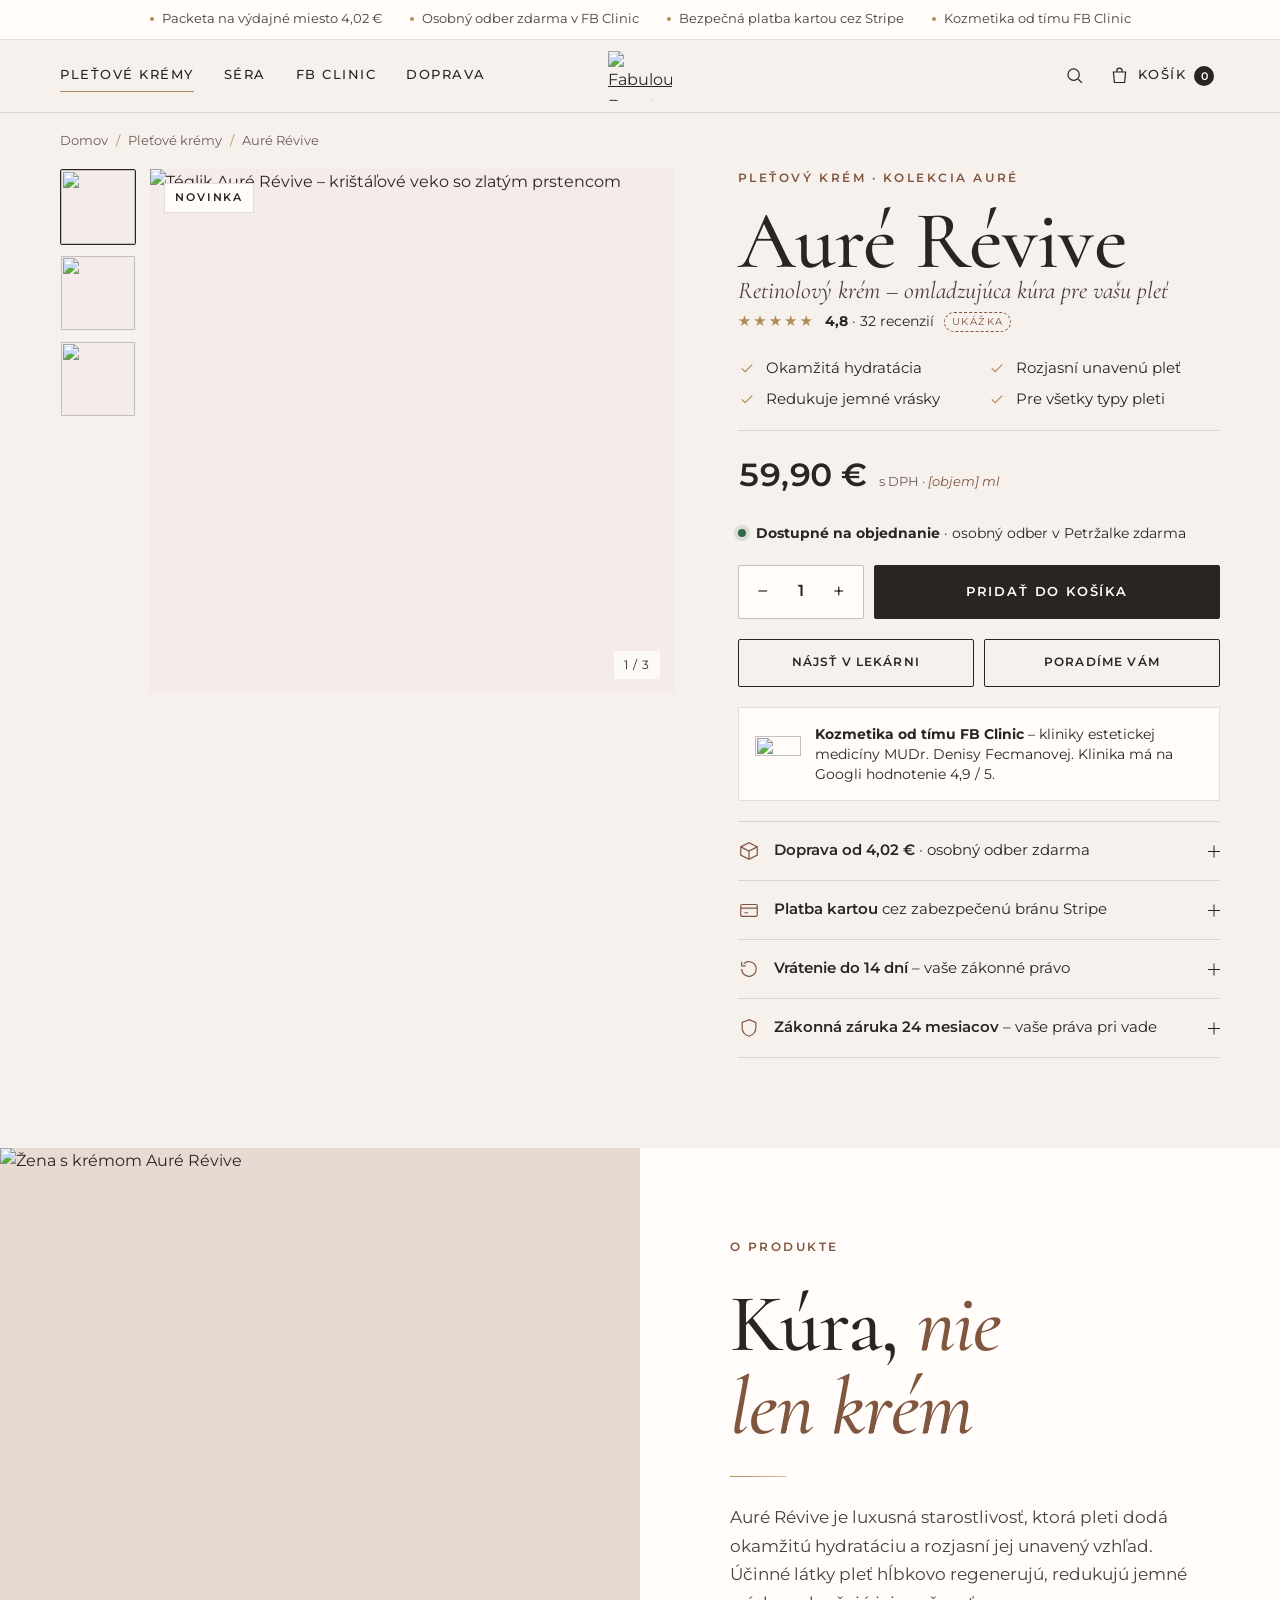
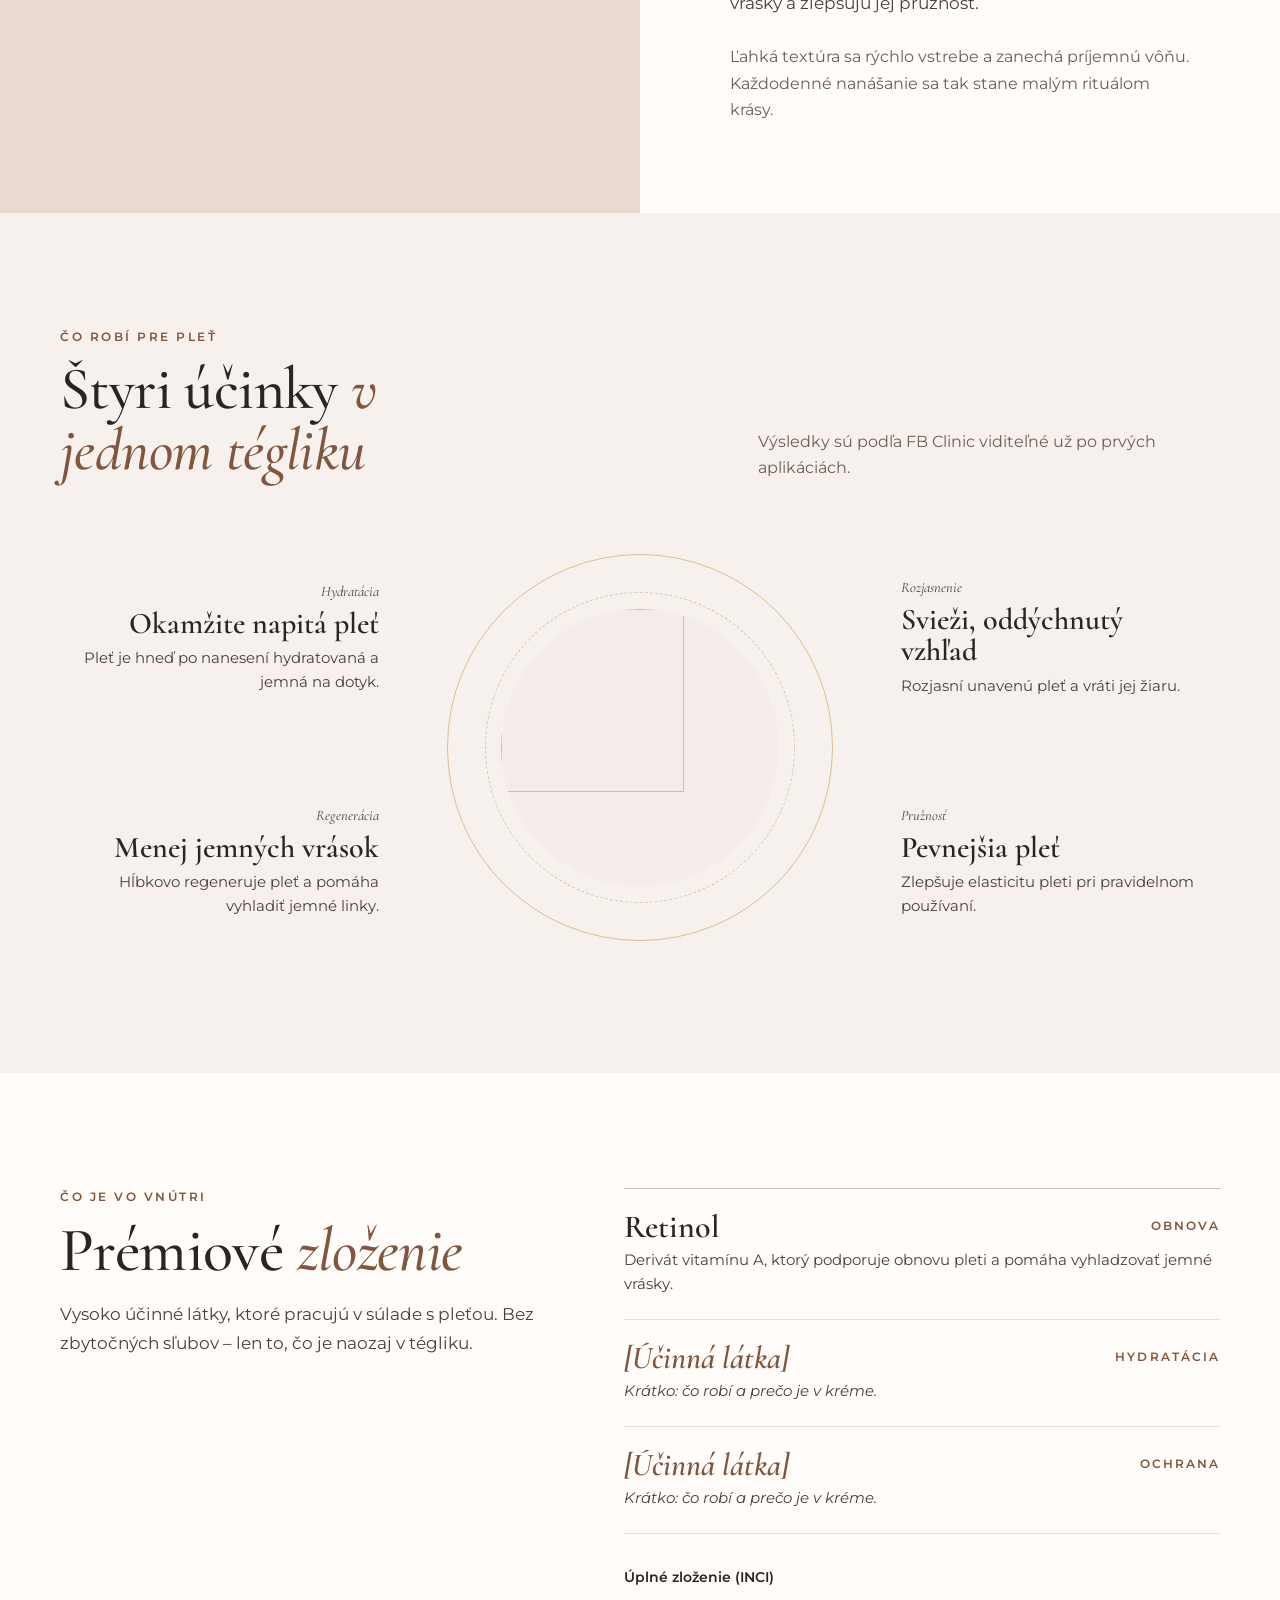
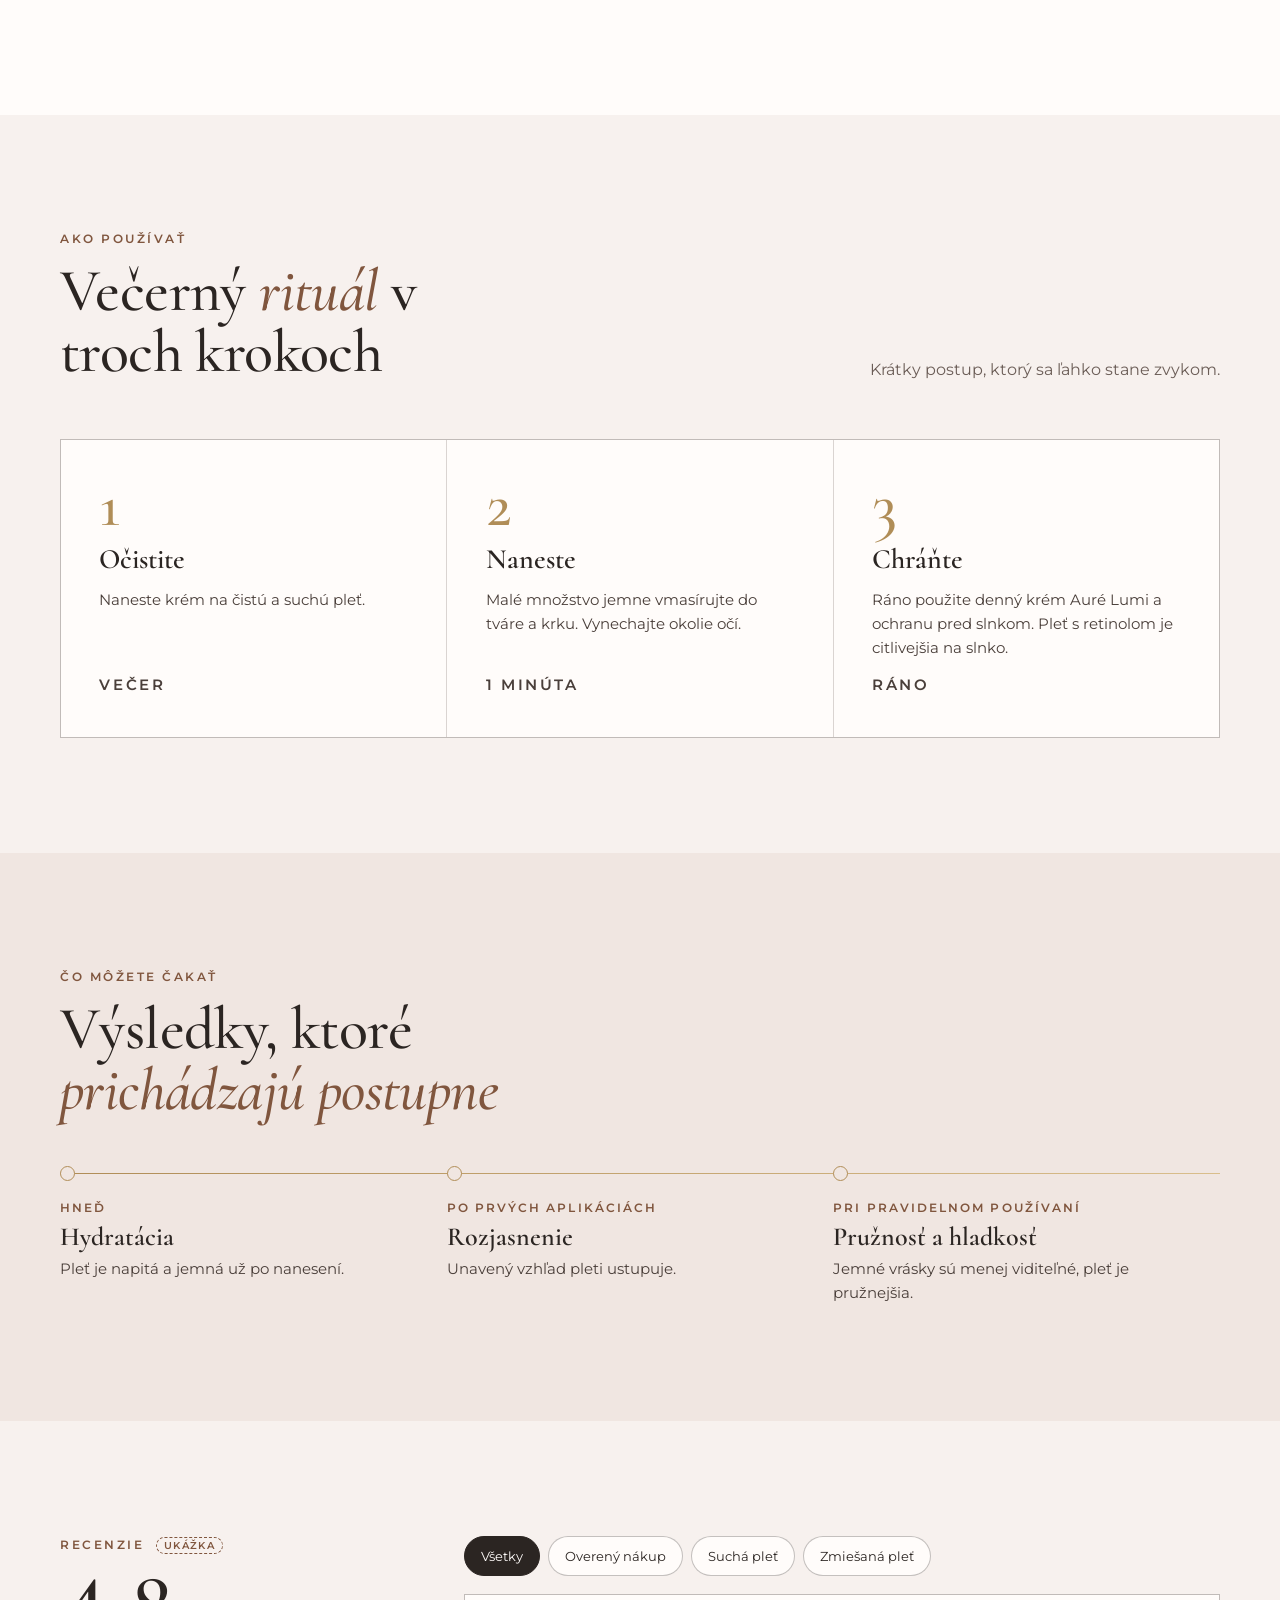
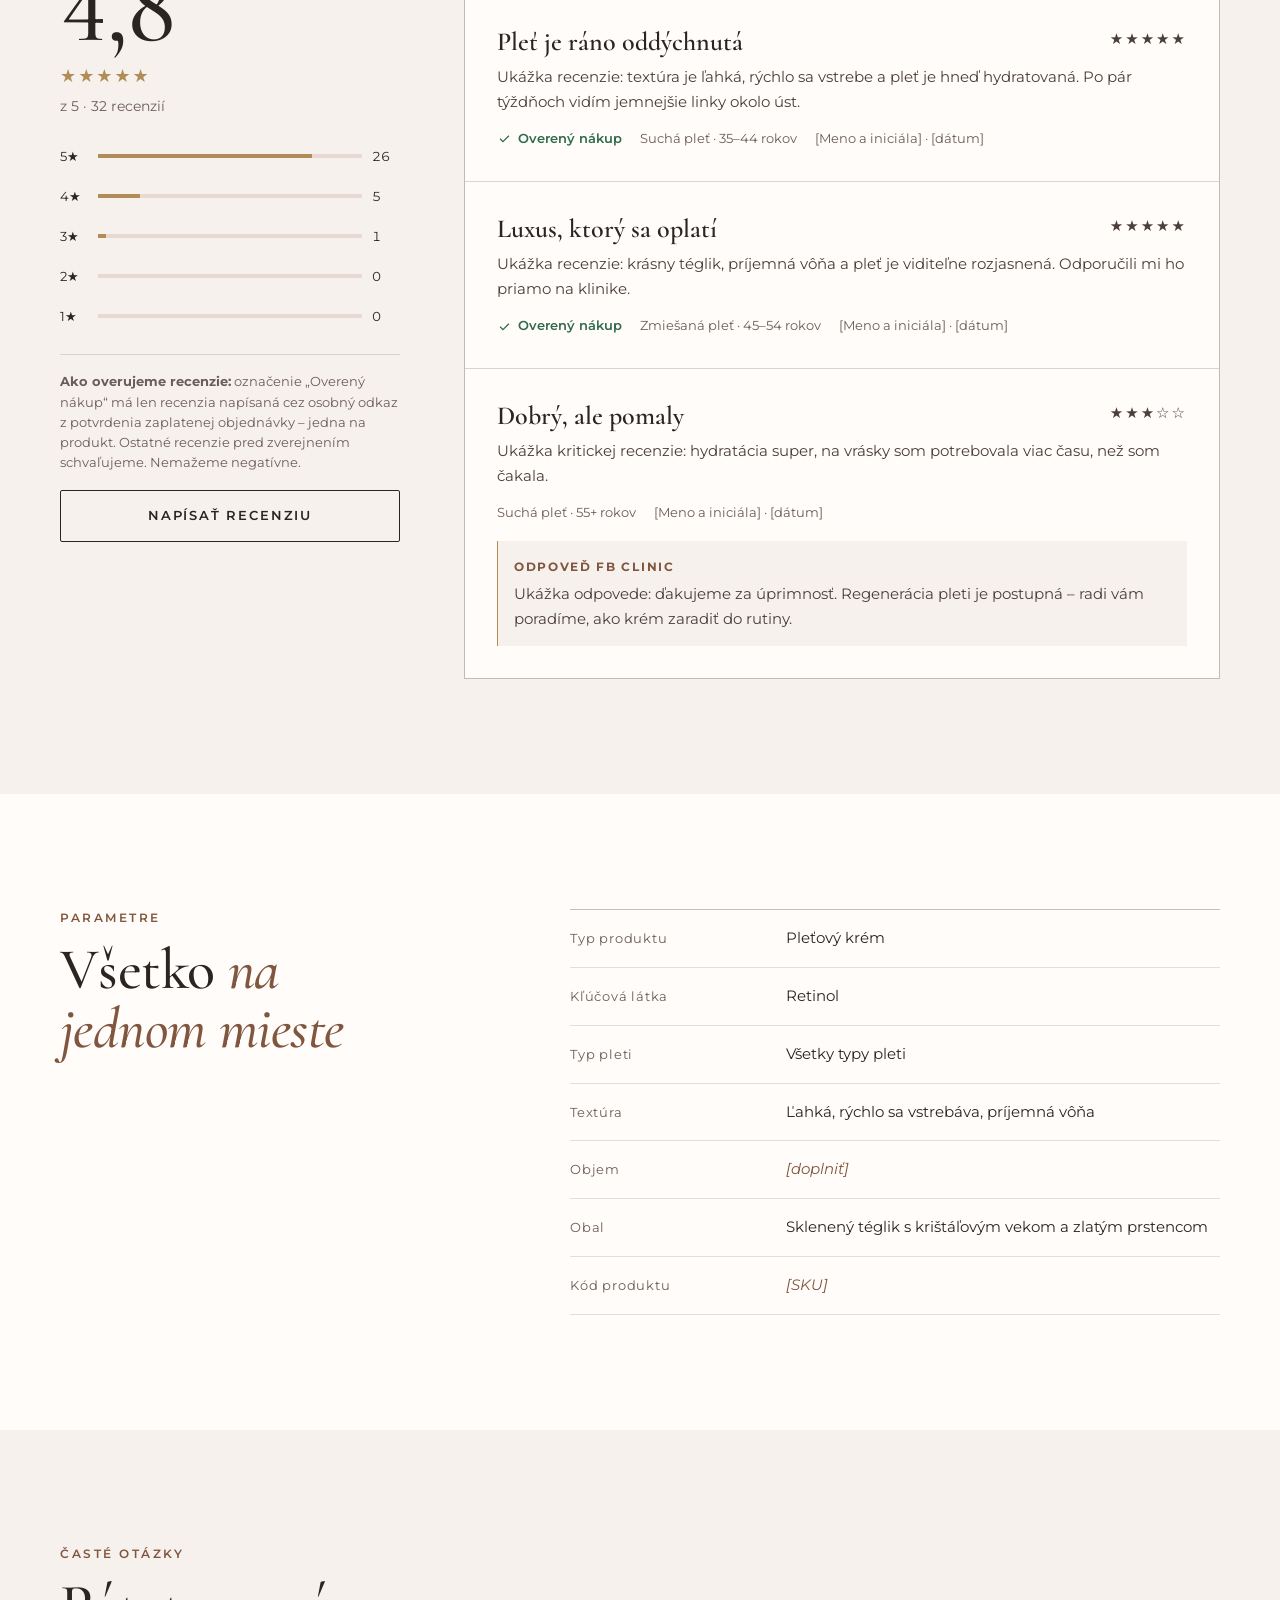
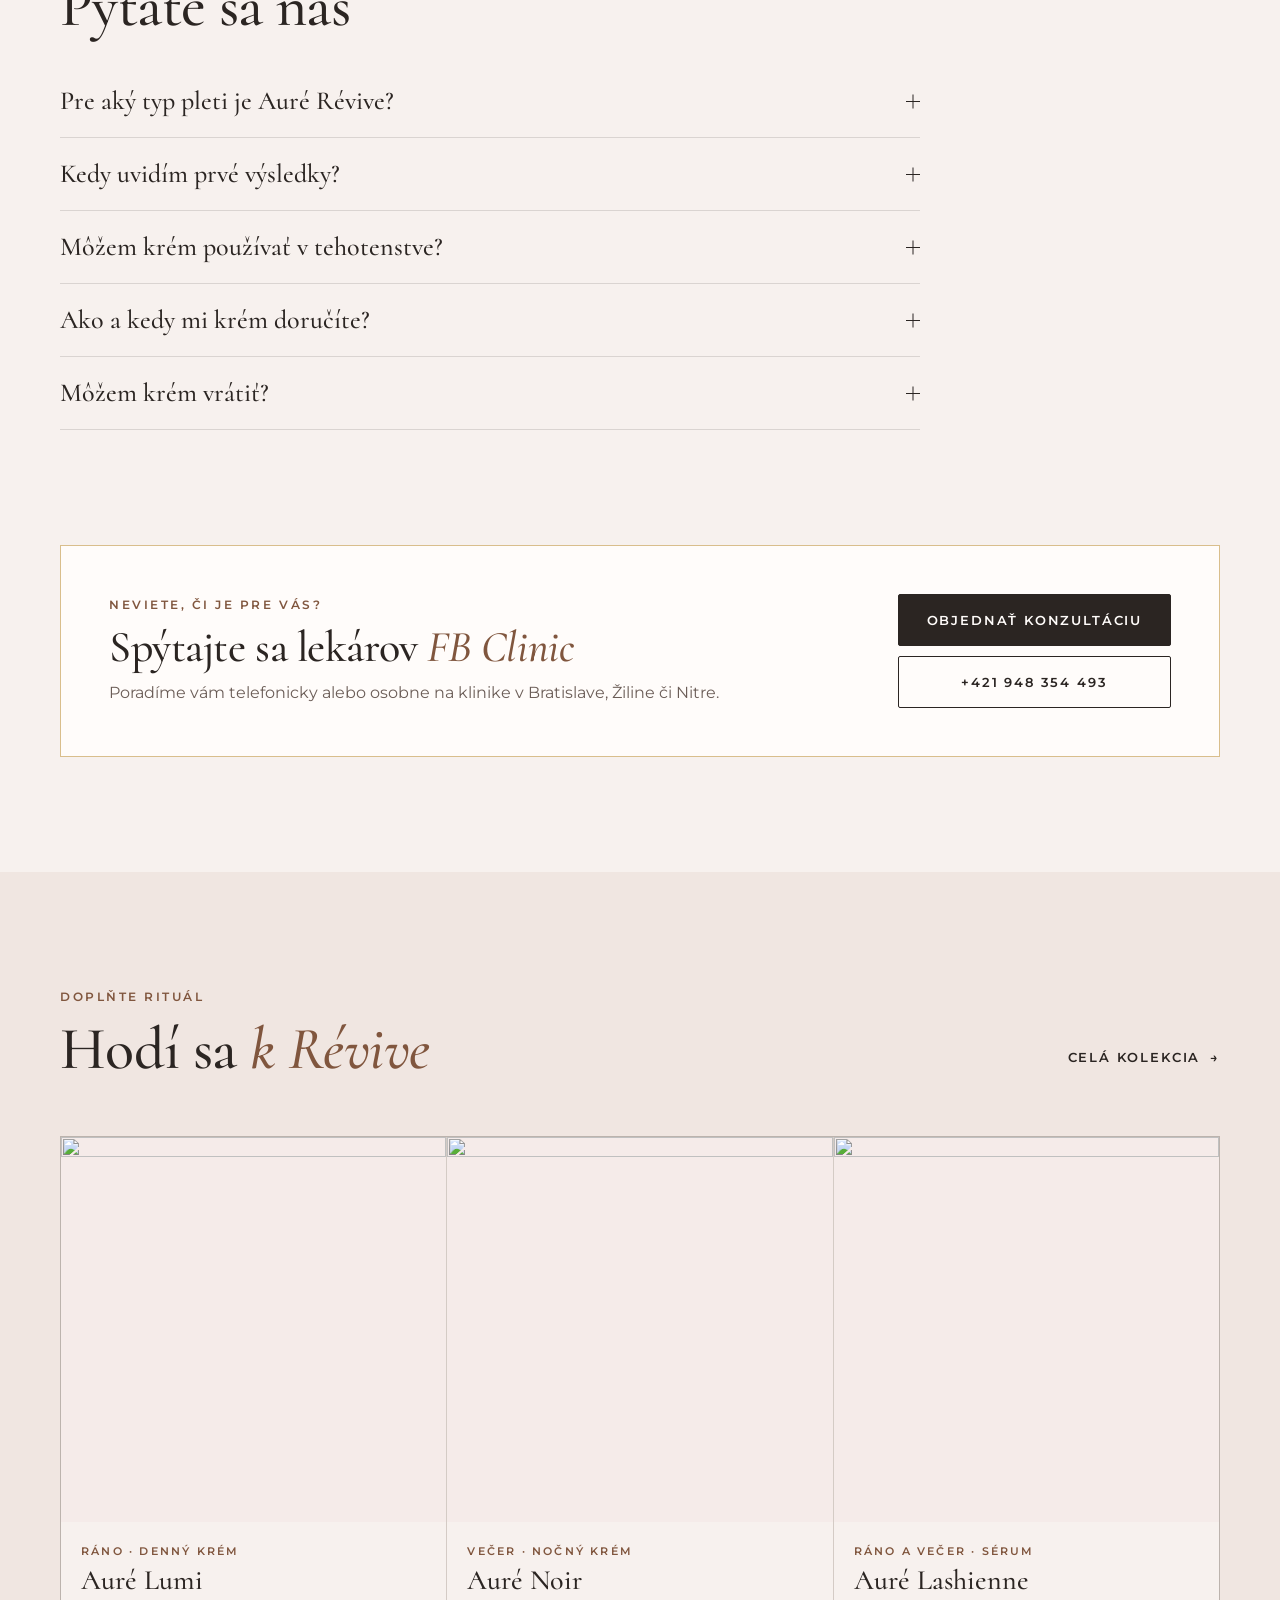
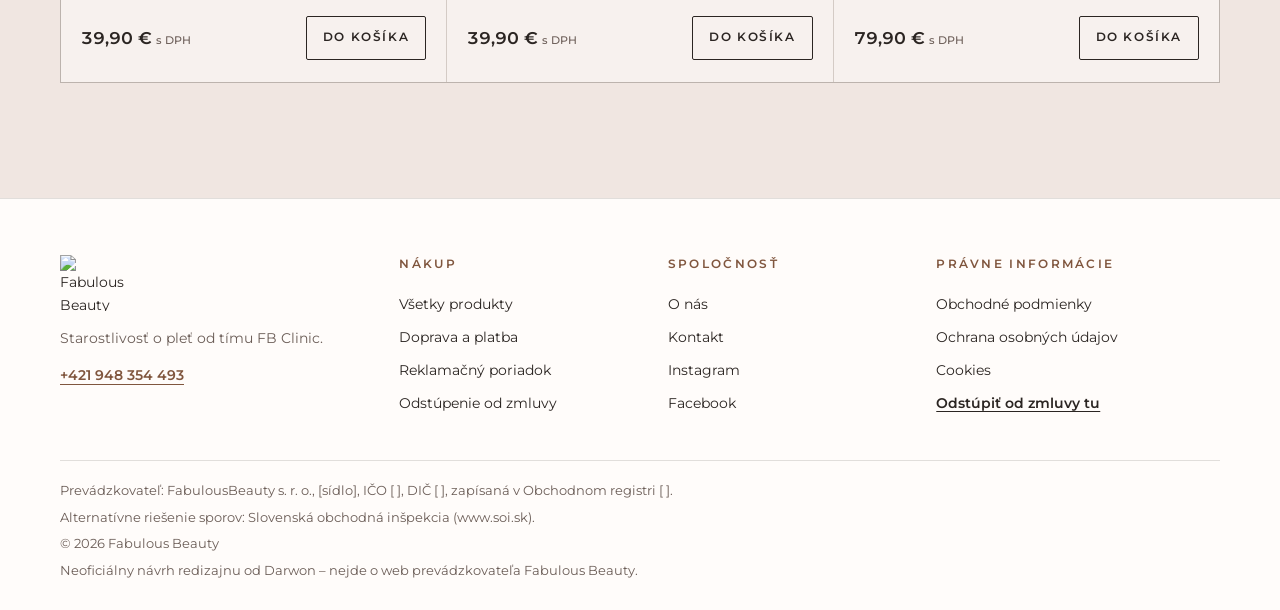
==== commit b72cc659: "Produkt: demo pruh a poznámky preč, upozornenie v pätičke" ====
--- a/produkt.html
+++ b/produkt.html
@@ -13,8 +13,6 @@
 </head>
 <body class="pdp-page">
 <a class="skip" href="#obsah">Preskočiť na obsah</a>
-
-<div class="demo-bar">Neoficiálny návrh redizajnu (Darwon) – nie je to oficiálny web Fabulous Beauty. <button type="button" data-notes-toggle>Zobraziť poznámky k návrhu</button></div>
 
 <div class="service" aria-label="Doprava a platba">
   <ul class="wrap">
@@ -437,6 +435,7 @@
       <p>Prevádzkovateľ: FabulousBeauty s. r. o., [sídlo], IČO [ ], DIČ [ ], zapísaná v Obchodnom registri [ ].</p>
       <p>Alternatívne riešenie sporov: Slovenská obchodná inšpekcia (www.soi.sk).</p>
       <p>© 2026 Fabulous Beauty</p>
+      <p>Neoficiálny návrh redizajnu od Darwon – nejde o web prevádzkovateľa Fabulous Beauty.</p>
     </div>
   </div>
 </footer>
@@ -448,7 +447,6 @@
 </div>
 
 <div class="toast" role="status" aria-live="polite" data-toast></div>
-<button class="notes-toggle" type="button" aria-pressed="false" data-notes-toggle>Poznámky k návrhu</button>
 <script src="assets/main.js"></script>
 </body>
 </html>
--- a/assets/styles.css
+++ b/assets/styles.css
@@ -0,0 +1,487 @@
+/* Fabulous Beauty – návrh redizajnu (Darwon, 10/2026)
+   Koncept: „Zlatý golier“ – krištáľový téglik so zlatým prstencom.
+   Porcelánovo-ružový podklad z produktových fotiek, jedna zlatá linka ako ozdoba,
+   editoriálny serif Cormorant + Montserrat z ich súčasnej témy. */
+
+:root {
+  --ground: #F7F1EE;
+  --ground-2: #F0E6E1;
+  --ground-3: #E8DAD3;
+  --paper: #FFFCFA;
+  --ink: #2B2522;
+  --ink-2: #4A3F3A;
+  --ink-soft: #6B5D57;
+  --rose: #CF987E;
+  --rose-deep: #80563E;
+  --gold: #B08D57;
+  --gold-light: #D9BE8C;
+  --line: rgba(43, 37, 34, .14);
+  --line-strong: rgba(43, 37, 34, .28);
+  --ok: #2F6B4A;
+  --focus: #80563E;
+  --serif: "Cormorant", "Cormorant Garamond", Georgia, serif;
+  --sans: "Montserrat", system-ui, sans-serif;
+  --wrap: 1240px;
+  --gutter: clamp(16px, 4vw, 40px);
+  --radius: 2px;
+  --ease: cubic-bezier(.2, .7, .3, 1);
+}
+
+*, *::before, *::after { box-sizing: border-box; }
+html { -webkit-text-size-adjust: 100%; scroll-behavior: smooth; }
+@media (prefers-reduced-motion: reduce) { html { scroll-behavior: auto; } *, *::before, *::after { transition: none !important; animation: none !important; } }
+body {
+  margin: 0;
+  background: var(--ground);
+  color: var(--ink);
+  font-family: var(--sans);
+  font-size: 16px;
+  line-height: 1.65;
+  font-weight: 400;
+  -webkit-font-smoothing: antialiased;
+}
+img { max-width: 100%; height: auto; display: block; }
+h1, h2, h3, h4, p, ul, ol, figure, blockquote, dl, dd { margin: 0; }
+ul, ol { padding: 0; list-style: none; }
+a { color: inherit; }
+button { font: inherit; color: inherit; }
+:focus-visible { outline: 2px solid var(--focus); outline-offset: 3px; }
+.sr { position: absolute; width: 1px; height: 1px; overflow: hidden; clip: rect(0 0 0 0); white-space: nowrap; }
+.skip { position: absolute; left: 12px; top: -60px; background: var(--ink); color: var(--paper); padding: 10px 16px; z-index: 100; text-decoration: none; }
+.skip:focus { top: 12px; }
+.wrap { width: 100%; max-width: var(--wrap); margin: 0 auto; padding: 0 var(--gutter); }
+
+/* typografia */
+.display { font-family: var(--serif); font-weight: 500; line-height: 1.02; letter-spacing: -.01em; text-wrap: balance; }
+.display em { font-style: italic; font-weight: 500; color: var(--rose-deep); }
+.eyebrow { font-size: 11.5px; font-weight: 600; letter-spacing: .22em; text-transform: uppercase; color: var(--rose-deep); }
+.lead { font-size: 17px; line-height: 1.7; color: var(--ink-2); }
+.muted { color: var(--ink-soft); }
+.small { font-size: 14px; }
+.num { font-variant-numeric: tabular-nums lining-nums; }
+
+/* zlatý golier – jediná ozdoba */
+.collar { height: 1px; border: 0; margin: 0; background: linear-gradient(90deg, transparent, var(--gold) 12%, var(--gold-light) 50%, var(--gold) 88%, transparent); }
+.collar--short { width: 56px; background: linear-gradient(90deg, var(--gold), var(--gold-light)); }
+
+/* tlačidlá */
+.btn { display: inline-flex; align-items: center; justify-content: center; gap: 10px; min-height: 52px; padding: 0 28px; border-radius: var(--radius); border: 1px solid var(--ink); text-decoration: none; font-size: 13px; font-weight: 600; letter-spacing: .14em; text-transform: uppercase; cursor: pointer; transition: background .2s var(--ease), color .2s var(--ease), border-color .2s var(--ease); }
+.btn--primary { background: var(--ink); color: var(--paper); }
+.btn--primary:hover { background: var(--rose-deep); border-color: var(--rose-deep); }
+.btn--ghost { background: transparent; color: var(--ink); }
+.btn--ghost:hover { background: var(--ink); color: var(--paper); }
+.btn--block { width: 100%; }
+.link { color: var(--rose-deep); font-weight: 600; text-underline-offset: 4px; text-decoration-thickness: 1px; }
+.link:hover { color: var(--ink); }
+.arrow-link { display: inline-flex; align-items: center; gap: 10px; font-size: 13px; font-weight: 600; letter-spacing: .14em; text-transform: uppercase; text-decoration: none; color: var(--ink); min-height: 44px; }
+.arrow-link span { display: inline-block; transition: transform .25s var(--ease); }
+.arrow-link:hover span { transform: translateX(4px); }
+
+/* pás dôvery nad hlavičkou */
+.service { border-bottom: 1px solid var(--line); background: var(--paper); font-size: 12.5px; color: var(--ink-2); }
+.service ul { display: flex; gap: 28px; justify-content: center; padding: 9px 0; flex-wrap: wrap; row-gap: 2px; }
+.service li { display: flex; align-items: center; gap: 8px; }
+.service li::before { content: ""; width: 4px; height: 4px; border-radius: 50%; background: var(--gold); }
+@media (max-width: 900px) { .service li:nth-child(n+3) { display: none; } .service ul { gap: 18px; } }
+@media (max-width: 480px) { .service li:nth-child(n+2) { display: none; } .service { font-size: 12px; } .service ul { padding: 7px 0; } }
+
+/* hlavička */
+.header { position: sticky; top: 0; z-index: 40; background: rgba(247, 241, 238, .94); backdrop-filter: blur(10px); -webkit-backdrop-filter: blur(10px); border-bottom: 1px solid var(--line); }
+.header__in { display: grid; grid-template-columns: 1fr auto 1fr; align-items: center; height: 72px; }
+.nav { display: flex; gap: 30px; }
+.nav a { font-size: 12.5px; font-weight: 500; letter-spacing: .12em; text-transform: uppercase; text-decoration: none; position: relative; padding: 6px 0; }
+.nav a::after { content: ""; position: absolute; left: 0; bottom: 0; height: 1px; width: 0; background: var(--gold); transition: width .2s var(--ease); }
+.nav a:hover::after, .nav a[aria-current="page"]::after { width: 100%; }
+.logo { display: block; justify-self: center; }
+.logo img { height: 50px; width: auto; }
+.header__tools { display: flex; justify-content: flex-end; align-items: center; gap: 6px; }
+.icon-btn { display: inline-flex; align-items: center; gap: 8px; min-width: 44px; min-height: 44px; justify-content: center; background: none; border: 0; cursor: pointer; text-decoration: none; font-size: 12.5px; font-weight: 500; letter-spacing: .12em; text-transform: uppercase; padding: 0 6px; }
+.icon-btn svg { width: 21px; height: 21px; }
+.cart-count { min-width: 20px; height: 20px; border-radius: 10px; background: var(--ink); color: var(--paper); font-size: 11px; letter-spacing: 0; display: inline-flex; align-items: center; justify-content: center; padding: 0 5px; font-weight: 600; }
+.menu-btn { display: none; }
+@media (max-width: 900px) {
+  .nav { display: none; }
+  .menu-btn { display: inline-flex; justify-self: start; }
+  .header__in { height: 64px; }
+  .logo img { height: 42px; }
+  .icon-btn .label { display: none; }
+}
+.drawer-nav { position: fixed; inset: 0; z-index: 60; background: var(--ground); padding: 20px var(--gutter); display: none; flex-direction: column; }
+.drawer-nav.open { display: flex; }
+.drawer-nav__top { display: flex; justify-content: space-between; align-items: center; height: 44px; margin-bottom: 24px; }
+.drawer-nav a.big { font-family: var(--serif); font-size: 34px; text-decoration: none; display: block; padding: 10px 0; border-bottom: 1px solid var(--line); }
+.drawer-nav .contact { margin-top: auto; font-size: 14px; }
+
+/* úvodný slider – zlatý prstenec okolo produktu odpočítava čas do ďalšieho slidu */
+.hs { position: relative; background: var(--ground); container-type: inline-size; }
+.hs__slides { display: grid; border-bottom: 1px solid var(--line); }
+.hs__slide { grid-area: 1 / 1; display: grid; grid-template-columns: calc(max(0px, (100% - var(--wrap)) / 2) + min(100%, var(--wrap)) * .46) minmax(0, 1fr); min-height: clamp(500px, calc(100vh - 196px), 700px); opacity: 0; visibility: hidden; transition: opacity .6s var(--ease), visibility 0s linear .6s; }
+.hs__slide.is-active { opacity: 1; visibility: visible; z-index: 1; transition: opacity .6s var(--ease); }
+.hs__copy { justify-self: end; width: 100%; max-width: calc(var(--wrap) * .46); padding: clamp(36px, 5vw, 64px) clamp(28px, 3.5vw, 56px) clamp(36px, 5vw, 64px) var(--gutter); display: flex; flex-direction: column; justify-content: center; align-items: flex-start; gap: 18px; }
+.hs__tag { font-size: 12.5px; font-weight: 600; letter-spacing: .04em; color: var(--rose-deep); border: 1px solid rgba(128, 86, 62, .45); border-radius: 99px; padding: 3px 12px; }
+.hs__title { font-family: var(--serif); font-weight: 500; font-size: clamp(46px, 6vw, 92px); line-height: .94; letter-spacing: -.015em; text-wrap: balance; }
+.hs__lead { font-size: 16.5px; line-height: 1.65; color: var(--ink-2); max-width: 40ch; }
+.hs__lead strong { font-weight: 600; color: var(--ink); }
+.hs__buy { display: flex; flex-wrap: wrap; align-items: center; gap: 18px 26px; margin-top: 4px; }
+.hs__buy .btn { white-space: nowrap; }
+.hs__price { flex-basis: 100%; display: flex; flex-wrap: wrap; align-items: baseline; gap: 2px 10px; }
+.hs__price .num, .hs__price small { white-space: nowrap; }
+.hs__price .num { font-size: 28px; font-weight: 600; letter-spacing: -.01em; }
+.hs__price small { font-size: 13px; color: var(--ink-soft); }
+.hs__more { display: inline-flex; white-space: nowrap; align-items: center; min-height: 44px; font-size: 14px; font-weight: 600; color: var(--ink); text-decoration: underline; text-decoration-thickness: 1px; text-underline-offset: 5px; text-decoration-color: var(--gold); }
+.hs__more:hover { color: var(--rose-deep); }
+.hs__note { display: flex; gap: 8px; align-items: center; font-size: 13px; color: var(--ink-soft); }
+.hs__note svg { width: 17px; height: 17px; color: var(--rose-deep); flex: none; }
+.hs__media { position: relative; background: var(--ground-3); overflow: hidden; }
+.hs__media img { position: absolute; inset: 0; width: 100%; height: 100%; object-fit: cover; }
+
+.hs__bar { display: flex; align-items: center; gap: 14px; }
+.hs__toggle { flex: none; width: 44px; height: 44px; border-radius: 50%; border: 1px solid var(--line-strong); background: var(--paper); color: var(--ink); display: inline-flex; align-items: center; justify-content: center; cursor: pointer; }
+.hs__toggle svg { width: 16px; height: 16px; }
+.hs__toggle .i-play, .hs.is-stopped .hs__toggle .i-pause { display: none; }
+.hs.is-stopped .hs__toggle .i-play { display: block; }
+.hs__tabs { flex: 1; display: grid; grid-template-columns: repeat(3, minmax(0, 1fr)); }
+.hs__tab { display: grid; grid-template-columns: 52px minmax(0, 1fr); grid-template-rows: auto auto; column-gap: 14px; align-content: center; text-align: left; padding: 16px 18px; min-height: 84px; background: none; border: 0; border-left: 1px solid var(--line); color: var(--ink-soft); cursor: pointer; transition: color .2s var(--ease); }
+.hs__tab:hover, .hs__tab[aria-selected="true"] { color: var(--ink); }
+.hs__ring { grid-row: 1 / span 2; display: block; position: relative; width: 52px; height: 52px; align-self: center; }
+.hs__ring img { position: absolute; inset: 5px; width: 42px; height: 42px; border-radius: 50%; object-fit: cover; background: #F5EBE9; }
+.hs__ring svg { position: absolute; inset: 0; width: 100%; height: 100%; transform: rotate(-90deg); overflow: visible; }
+.hs__ring circle { fill: none; stroke-width: 1.5; }
+.hs__ring .t { stroke: var(--line); }
+.hs__ring .p { stroke: var(--gold); stroke-dasharray: 100; stroke-dashoffset: 100; }
+.hs__tab[aria-selected="true"] .p { stroke-dashoffset: 0; }
+.hs.is-playing .hs__tab[aria-selected="true"] .p { animation: hs-ring var(--hs-dur, 7s) linear forwards; }
+.hs.is-hold .hs__tab[aria-selected="true"] .p { animation-play-state: paused; }
+@keyframes hs-ring { from { stroke-dashoffset: 100; } to { stroke-dashoffset: 0; } }
+.hs__tname { align-self: end; font-family: var(--serif); font-size: 21px; font-weight: 600; line-height: 1.1; }
+.hs__tmeta { align-self: start; font-size: 13px; margin-top: 2px; }
+@media (max-width: 1000px) {
+  .hs__tab { grid-template-rows: auto; align-items: center; padding: 14px 12px; column-gap: 12px; }
+  .hs__ring { grid-row: auto; }
+  .hs__tname { align-self: center; font-size: 18px; }
+  .hs__tmeta { display: none; }
+}
+/* mobil: fotka sa zmenší podľa výšky obrazovky, aby „Pridať do košíka“ bolo vždy na prvej obrazovke pod palcom */
+@media (max-width: 700px) {
+  .hs { --hs-photo: clamp(180px, calc(100vh - 376px), 75vw); }
+  @supports (height: 100svh) { .hs { --hs-photo: clamp(180px, calc(100svh - 376px), 75vw); } }
+  .hs__slides { border-bottom: 0; }
+  .hs__slide { position: relative; grid-template-columns: minmax(0, 1fr); align-content: start; min-height: 0; }
+  .hs__media { order: -1; height: var(--hs-photo); }
+  .hs__copy { max-width: none; justify-content: flex-start; padding: 16px var(--gutter) 22px; gap: 10px; }
+  .hs__tag { position: absolute; top: 14px; left: var(--gutter); z-index: 1; background: rgba(255, 252, 250, .92); border-color: transparent; }
+  .hs__title { font-size: clamp(34px, 10vw, 46px); line-height: 1; }
+  .hs__lead { font-size: 15px; line-height: 1.55; }
+  .hs__buy { width: 100%; display: grid; grid-template-columns: minmax(0, 1fr) auto; grid-template-areas: "price more" "btn btn"; gap: 10px 16px; margin-top: 2px; }
+  .hs__price { grid-area: price; }
+  .hs__more { grid-area: more; }
+  .hs__buy .btn { grid-area: btn; width: 100%; }
+  .hs__price .num { font-size: 24px; }
+  .hs__bar { position: absolute; left: 0; right: 0; top: calc(var(--hs-photo) - 60px); z-index: 2; height: 60px; gap: 8px; }
+  .hs__toggle { width: 40px; height: 40px; background: rgba(255, 252, 250, .92); border-color: transparent; }
+  .hs__tabs { flex: none; display: flex; gap: 6px; }
+  .hs__tab { display: block; padding: 0; min-height: 0; border: 0; }
+  .hs__ring { width: 44px; height: 44px; }
+  .hs__ring img { inset: 4px; width: 36px; height: 36px; }
+  .hs__ring circle { stroke-width: 2; }
+  .hs__ring .t { stroke: rgba(255, 252, 250, .92); }
+  .hs__tname, .hs__tmeta { position: absolute; width: 1px; height: 1px; overflow: hidden; clip: rect(0 0 0 0); white-space: nowrap; }
+}
+@media (max-width: 700px) and (max-height: 560px) { .hs__lead { display: none; } }
+
+/* kto stojí za značkou */
+.trust { background: var(--paper); border-top: 1px solid var(--line); border-bottom: 1px solid var(--line); }
+.trust__in { display: flex; align-items: center; gap: 18px; padding-top: 18px; padding-bottom: 18px; }
+.trust__in img { width: 44px; height: auto; flex: none; }
+.trust__in p { font-size: 14px; line-height: 1.6; color: var(--ink-2); max-width: 82ch; }
+.trust__in p strong { font-weight: 600; color: var(--ink); }
+.trust__in .link { margin-left: auto; white-space: nowrap; font-size: 14px; }
+@media (max-width: 640px) {
+  .trust__in { flex-wrap: wrap; align-items: flex-start; gap: 6px 14px; }
+  .trust__in img { width: 36px; margin-top: 3px; }
+  .trust__in p { flex: 1 1 0; font-size: 13.5px; }
+  .trust__in .link { flex-basis: 100%; margin-left: 50px; }
+}
+
+/* sekcie */
+.section { padding: clamp(64px, 9vw, 120px) 0; }
+.section--paper { background: var(--paper); }
+.section--blush { background: var(--ground-2); }
+.section--ink { background: var(--ink); color: #F3E7E0; }
+.section__head { display: flex; justify-content: space-between; align-items: end; gap: 24px; margin-bottom: clamp(32px, 5vw, 56px); flex-wrap: wrap; }
+.section__head h2 { font-size: clamp(36px, 5vw, 60px); margin-top: 12px; max-width: 14ch; }
+.section__head p { max-width: 42ch; }
+
+/* rituál deň / noc */
+.ritual-toggle { display: inline-flex; border: 1px solid var(--line-strong); border-radius: 999px; padding: 4px; background: var(--paper); }
+.ritual-toggle button { border: 0; background: none; min-height: 44px; padding: 0 22px; border-radius: 999px; cursor: pointer; font-size: 12.5px; font-weight: 600; letter-spacing: .14em; text-transform: uppercase; color: var(--ink-soft); display: inline-flex; align-items: center; gap: 8px; }
+.ritual-toggle button[aria-pressed="true"] { background: var(--ink); color: var(--paper); }
+.ritual-toggle svg { width: 16px; height: 16px; }
+
+/* produktová polica */
+.shelf { display: grid; grid-template-columns: repeat(4, minmax(0, 1fr)); gap: 1px; background: var(--line); border-top: 1px solid var(--line); border-bottom: 1px solid var(--line); }
+.pcard { background: var(--ground); display: flex; flex-direction: column; position: relative; transition: opacity .3s var(--ease); }
+.pcard.is-dim { opacity: .38; }
+.pcard__img { display: block; background: #F5EBE9; overflow: hidden; }
+.pcard__img img { width: 100%; aspect-ratio: 1 / 1; object-fit: cover; transition: transform .5s var(--ease); }
+.pcard:hover .pcard__img img { transform: scale(1.04); }
+.pcard__body { padding: 20px 20px 22px; display: flex; flex-direction: column; gap: 6px; flex: 1; }
+.pcard__when { font-size: 11px; font-weight: 600; letter-spacing: .2em; text-transform: uppercase; color: var(--rose-deep); }
+.pcard__name { font-family: var(--serif); font-size: 28px; line-height: 1.05; font-weight: 500; }
+.pcard__name a { text-decoration: none; }
+.pcard__name a::after { content: ""; position: absolute; inset: 0; z-index: 1; }
+.pcard__type { font-size: 14px; color: var(--ink-soft); }
+.pcard__foot { margin-top: auto; padding-top: 14px; display: flex; justify-content: space-between; align-items: center; gap: 12px; }
+.pcard__price { font-size: 17px; font-weight: 600; }
+.pcard__price small { font-size: 11px; font-weight: 500; color: var(--ink-soft); margin-left: 4px; }
+.pcard__add { position: relative; z-index: 2; min-height: 44px; padding: 0 16px; border: 1px solid var(--ink); background: transparent; border-radius: var(--radius); cursor: pointer; font-size: 11.5px; font-weight: 600; letter-spacing: .14em; text-transform: uppercase; }
+.pcard__add:hover { background: var(--ink); color: var(--paper); }
+.pcard__tag { position: absolute; top: 14px; left: 14px; z-index: 2; background: var(--paper); font-size: 10.5px; font-weight: 600; letter-spacing: .18em; text-transform: uppercase; padding: 5px 10px; border: 1px solid var(--line); }
+@media (max-width: 1000px) { .shelf { grid-template-columns: repeat(2, minmax(0, 1fr)); } }
+@media (max-width: 560px) { .pcard__body { padding: 14px 12px 16px; } .pcard__name { font-size: 23px; } .pcard__foot { flex-direction: column; align-items: stretch; } .pcard__add { width: 100%; } }
+
+/* spotlight */
+.spot { display: grid; grid-template-columns: 1.1fr .9fr; min-height: 560px; }
+.spot__img { position: relative; background: var(--ground-3); }
+.spot__img img { width: 100%; height: 100%; object-fit: cover; object-position: 56% 50%; position: absolute; inset: 0; }
+.spot__txt { padding: clamp(40px, 6vw, 88px); display: flex; flex-direction: column; justify-content: center; gap: 22px; background: var(--paper); }
+.spot__txt h2 { font-size: clamp(44px, 6vw, 76px); }
+.spot__list { display: grid; gap: 0; border-top: 1px solid var(--line); }
+.spot__list li { display: flex; gap: 14px; padding: 13px 0; border-bottom: 1px solid var(--line); font-size: 15px; }
+.spot__list li::before { content: ""; flex: none; width: 14px; height: 1px; background: var(--gold); margin-top: 12px; }
+.spot__price { display: flex; align-items: baseline; gap: 14px; flex-wrap: wrap; }
+.spot__price strong { font-size: 26px; font-weight: 600; }
+@media (max-width: 900px) { .spot { grid-template-columns: 1fr; } .spot__img { aspect-ratio: 3 / 2; } }
+
+/* klinika */
+.clinic { display: grid; grid-template-columns: .95fr 1.05fr; gap: clamp(32px, 6vw, 96px); align-items: center; }
+.clinic__img img { width: 100%; aspect-ratio: 4 / 3; object-fit: cover; background: var(--ground-3); }
+.clinic__img figcaption { font-size: 12.5px; color: var(--ink-soft); margin-top: 10px; }
+.clinic h2 { font-size: clamp(38px, 5vw, 62px); margin: 14px 0 22px; }
+.values { display: grid; grid-template-columns: repeat(3, minmax(0, 1fr)); gap: 1px; background: var(--line); border: 1px solid var(--line); margin: 30px 0; }
+.values li { background: var(--paper); padding: 18px 16px; }
+.values strong { display: block; font-family: var(--serif); font-size: 22px; font-weight: 600; line-height: 1.1; }
+.values span { font-size: 13px; color: var(--ink-soft); }
+.quote { font-family: var(--serif); font-style: italic; font-size: clamp(26px, 3vw, 34px); line-height: 1.25; color: var(--ink); }
+.quote cite { display: block; font-family: var(--sans); font-style: normal; font-size: 12px; letter-spacing: .16em; text-transform: uppercase; color: var(--ink-soft); margin-top: 12px; }
+@media (max-width: 900px) { .clinic { grid-template-columns: 1fr; } .values { grid-template-columns: 1fr; } }
+
+/* nákup – praktické info */
+.buyinfo { display: grid; grid-template-columns: repeat(4, minmax(0, 1fr)); gap: 1px; background: var(--line); border: 1px solid var(--line); }
+.buyinfo li { background: var(--ground); padding: 26px 22px; display: flex; flex-direction: column; gap: 8px; }
+.buyinfo svg { width: 26px; height: 26px; color: var(--rose-deep); }
+.buyinfo strong { font-size: 15px; font-weight: 600; }
+.buyinfo span { font-size: 14px; color: var(--ink-soft); line-height: 1.55; }
+@media (max-width: 900px) { .buyinfo { grid-template-columns: repeat(2, minmax(0, 1fr)); } }
+@media (max-width: 520px) { .buyinfo { grid-template-columns: 1fr; } }
+
+/* instagram pás */
+.ig { display: flex; justify-content: space-between; align-items: center; gap: 24px; flex-wrap: wrap; }
+.ig h2 { font-size: clamp(34px, 4.5vw, 54px); color: #FBF3EE; }
+.ig .handle { color: var(--gold-light); }
+.section--ink .btn--ghost { border-color: #F3E7E0; color: #F3E7E0; }
+.section--ink .btn--ghost:hover { background: #F3E7E0; color: var(--ink); }
+
+/* pätička */
+.footer { background: var(--paper); border-top: 1px solid var(--line); padding: 56px 0 28px; font-size: 14px; }
+.footer__grid { display: grid; grid-template-columns: 1.3fr 1fr 1fr 1.2fr; gap: 32px; }
+.footer h3 { font-size: 11.5px; font-weight: 600; letter-spacing: .2em; text-transform: uppercase; color: var(--rose-deep); margin-bottom: 14px; }
+.footer li a { display: inline-block; text-decoration: none; padding: 5px 0; min-height: 32px; }
+.footer li a:hover { text-decoration: underline; }
+.footer .withdraw { font-weight: 600; text-decoration: underline; text-underline-offset: 3px; }
+.footer__legal { border-top: 1px solid var(--line); margin-top: 40px; padding-top: 20px; color: var(--ink-soft); font-size: 12.5px; display: flex; flex-direction: column; gap: 6px; }
+@media (max-width: 900px) { .footer__grid { grid-template-columns: 1fr 1fr; } }
+@media (max-width: 520px) { .footer__grid { grid-template-columns: 1fr; } }
+
+/* ============ PRODUKTOVÁ STRÁNKA ============ */
+.crumbs { font-size: 12.5px; color: var(--ink-soft); padding: 18px 0; }
+.crumbs a { text-decoration: none; }
+.crumbs a:hover { text-decoration: underline; }
+.crumbs span[aria-hidden] { margin: 0 8px; color: var(--gold); }
+
+.pdp { display: grid; grid-template-columns: minmax(0, 1.12fr) minmax(0, .88fr); gap: clamp(28px, 5vw, 72px); align-items: start; padding-bottom: clamp(48px, 7vw, 96px); }
+.gallery { display: grid; grid-template-columns: 76px 1fr; gap: 14px; position: sticky; top: 92px; }
+.gallery__thumbs { display: flex; flex-direction: column; gap: 10px; }
+.gallery__thumbs button { padding: 0; border: 1px solid transparent; background: #F5EBE9; cursor: pointer; aspect-ratio: 1 / 1; overflow: hidden; border-radius: var(--radius); }
+.gallery__thumbs button[aria-current="true"] { border-color: var(--ink); }
+.gallery__thumbs img { width: 100%; height: 100%; object-fit: cover; }
+.gallery__main { position: relative; background: #F5EBE9; overflow: hidden; }
+.gallery__main img { width: 100%; aspect-ratio: 1 / 1; object-fit: cover; }
+.gallery__main .pcard__tag { z-index: 1; }
+.gallery__count { position: absolute; right: 14px; bottom: 14px; font-size: 12px; background: rgba(255, 252, 250, .86); padding: 4px 10px; letter-spacing: .08em; }
+@media (max-width: 900px) {
+  .pdp { grid-template-columns: 1fr; }
+  .gallery { position: static; grid-template-columns: 1fr; margin: 0 calc(var(--gutter) * -1); }
+  .gallery__thumbs { flex-direction: row; order: 2; padding: 0 var(--gutter); }
+  .gallery__thumbs button { width: 64px; }
+}
+
+.buy { display: flex; flex-direction: column; gap: 20px; }
+.buy h1 { font-size: clamp(52px, 6.4vw, 82px); }
+.buy__sub { font-family: var(--serif); font-style: italic; font-size: 24px; line-height: 1.25; color: var(--ink-2); margin-top: -8px; }
+.rating { display: inline-flex; align-items: center; gap: 10px; font-size: 14px; text-decoration: none; min-height: 32px; }
+.stars { color: var(--gold); letter-spacing: 2px; font-size: 15px; }
+.sample-pill { font-size: 10px; letter-spacing: .14em; text-transform: uppercase; border: 1px dashed var(--rose-deep); color: var(--rose-deep); padding: 1px 7px; border-radius: 99px; }
+.price-row { display: flex; align-items: baseline; gap: 12px; flex-wrap: wrap; padding-top: 18px; border-top: 1px solid var(--line); }
+.price { font-size: 32px; font-weight: 600; letter-spacing: -.01em; }
+.price-meta { font-size: 13px; color: var(--ink-soft); }
+.benefits { display: grid; grid-template-columns: repeat(2, minmax(0, 1fr)); gap: 10px 18px; }
+@media (max-width: 420px) { .benefits { grid-template-columns: 1fr; } }
+.benefits li { display: flex; gap: 10px; font-size: 14.5px; line-height: 1.45; }
+.benefits svg { flex: none; width: 18px; height: 18px; color: var(--gold); margin-top: 1px; }
+.stock { display: flex; align-items: center; gap: 10px; font-size: 14px; }
+.stock .dot { width: 8px; height: 8px; border-radius: 50%; background: var(--ok); box-shadow: 0 0 0 4px rgba(47, 107, 74, .14); }
+.buy__cta { display: grid; grid-template-columns: auto 1fr; gap: 10px; }
+.qty { display: inline-flex; align-items: center; border: 1px solid var(--line-strong); border-radius: var(--radius); background: var(--paper); }
+.qty button { width: 48px; height: 52px; border: 0; background: none; font-size: 20px; cursor: pointer; }
+.qty output { min-width: 28px; text-align: center; font-weight: 600; }
+.buy__alt { display: flex; gap: 10px; flex-wrap: wrap; }
+.buy__alt .btn { flex: 1 1 140px; min-height: 48px; font-size: 11.5px; letter-spacing: .1em; padding: 0 14px; white-space: nowrap; }
+.buy__clinic { display: flex; gap: 14px; align-items: center; padding: 16px; background: var(--paper); border: 1px solid var(--line); }
+.buy__clinic img { width: 46px; height: auto; flex: none; }
+.buy__clinic p { font-size: 13.5px; line-height: 1.5; }
+.facts { border-top: 1px solid var(--line); }
+.facts details { border-bottom: 1px solid var(--line); }
+.facts summary { list-style: none; display: flex; align-items: center; gap: 14px; min-height: 58px; cursor: pointer; font-size: 14.5px; }
+.facts summary::-webkit-details-marker { display: none; }
+.facts summary svg { width: 22px; height: 22px; color: var(--rose-deep); flex: none; }
+.facts summary .t { flex: 1; }
+.facts summary .t strong { font-weight: 600; }
+.facts summary .plus { width: 12px; height: 12px; position: relative; flex: none; }
+.facts summary .plus::before, .facts summary .plus::after { content: ""; position: absolute; left: 0; top: 50%; width: 12px; height: 1px; background: var(--ink); transition: transform .2s var(--ease); }
+.facts summary .plus::after { transform: rotate(90deg); }
+.facts details[open] summary .plus::after { transform: rotate(0); }
+.facts .body { padding: 0 0 18px 36px; font-size: 14px; color: var(--ink-2); }
+.facts .body p + p { margin-top: 8px; }
+
+/* sticky lišta na mobile */
+.sticky-buy { position: fixed; left: 0; right: 0; bottom: 0; z-index: 45; background: rgba(255, 252, 250, .97); border-top: 1px solid var(--line); padding: 10px var(--gutter) calc(10px + env(safe-area-inset-bottom)); display: none; align-items: center; gap: 12px; transform: translateY(110%); transition: transform .3s var(--ease); }
+.sticky-buy { visibility: hidden; }
+.sticky-buy.show { transform: translateY(0); visibility: visible; }
+.sticky-buy img { width: 44px; height: 44px; object-fit: cover; background: #F5EBE9; }
+.sticky-buy .t { flex: 1; min-width: 0; line-height: 1.25; }
+.sticky-buy .t strong { display: block; font-family: var(--serif); font-size: 20px; font-weight: 600; }
+.sticky-buy .btn { min-height: 48px; padding: 0 18px; }
+@media (max-width: 900px) { .sticky-buy { display: flex; } }
+
+/* landing sekcie */
+.manifest { display: grid; grid-template-columns: 1fr 1fr; min-height: 640px; }
+.manifest__img { position: relative; background: var(--ground-3); overflow: hidden; }
+.manifest__img img { position: absolute; inset: 0; width: 100%; height: 100%; object-fit: cover; object-position: 56% 50%; }
+.manifest__txt { padding: clamp(40px, 7vw, 110px); display: flex; flex-direction: column; justify-content: center; gap: 26px; }
+.manifest__txt h2 { font-size: clamp(48px, 6.4vw, 92px); }
+@media (max-width: 900px) { .manifest { grid-template-columns: 1fr; min-height: 0; } .manifest__img { aspect-ratio: 4 / 3; } }
+
+/* prstenec účinkov */
+.orbit { display: grid; grid-template-columns: 1fr minmax(260px, 420px) 1fr; grid-template-rows: auto auto; gap: 28px clamp(24px, 4vw, 64px); align-items: center; }
+.orbit__jar { grid-column: 2; grid-row: 1 / span 2; position: relative; aspect-ratio: 1 / 1; }
+.orbit__jar::before { content: ""; position: absolute; inset: 4%; border-radius: 50%; border: 1px solid var(--gold-light); }
+.orbit__jar::after { content: ""; position: absolute; inset: 13%; border-radius: 50%; border: 1px dashed rgba(176, 141, 87, .45); }
+.orbit__jar img { position: absolute; inset: 17%; width: 66%; height: 66%; object-fit: cover; border-radius: 50%; background: #F5EBE9; }
+.effect { max-width: 300px; }
+.effect--l { justify-self: end; text-align: right; }
+.effect__k { font-family: var(--serif); font-size: 15px; font-style: italic; color: var(--gold); }
+.effect h3 { font-family: var(--serif); font-size: 30px; font-weight: 600; line-height: 1.05; margin: 4px 0 8px; }
+.effect p { font-size: 14.5px; color: var(--ink-2); }
+@media (max-width: 900px) {
+  .orbit { grid-template-columns: 1fr 1fr; grid-template-rows: auto; }
+  .orbit__jar { grid-column: 1 / -1 !important; grid-row: auto !important; order: -1; width: min(320px, 80%); justify-self: center; }
+  .orbit > .effect { grid-row: auto !important; grid-column: auto !important; justify-self: start; text-align: left; max-width: none; }
+}
+@media (max-width: 600px) { .orbit { grid-template-columns: 1fr; gap: 24px; } .effect h3 { font-size: 26px; } }
+
+/* zloženie */
+.inside { display: grid; grid-template-columns: .9fr 1.1fr; gap: clamp(32px, 6vw, 96px); }
+.inside h2 { font-size: clamp(38px, 5vw, 62px); margin: 12px 0 18px; }
+.actives { border-top: 1px solid var(--line-strong); }
+.active { display: grid; grid-template-columns: 1fr auto; gap: 6px 24px; padding: 22px 0; border-bottom: 1px solid var(--line); }
+.active h3 { font-family: var(--serif); font-size: 32px; font-weight: 600; line-height: 1; }
+.active .role { font-size: 11.5px; font-weight: 600; letter-spacing: .18em; text-transform: uppercase; color: var(--rose-deep); align-self: center; text-align: right; }
+.active .role { grid-column: 2; grid-row: 1; }
+.active p:not(.role) { grid-column: 1 / -1; font-size: 14.5px; color: var(--ink-2); max-width: 60ch; }
+.inci { margin-top: 22px; font-size: 14px; }
+.inci summary { cursor: pointer; font-weight: 600; min-height: 44px; display: flex; align-items: center; }
+@media (max-width: 900px) { .inside { grid-template-columns: 1fr; } }
+
+/* rituál – kroky */
+.steps { display: grid; grid-template-columns: repeat(3, minmax(0, 1fr)); gap: 1px; background: var(--line); border: 1px solid var(--line); }
+.step { background: var(--paper); padding: clamp(24px, 3vw, 40px); display: flex; flex-direction: column; gap: 14px; }
+.step__n { font-family: var(--serif); font-size: 64px; line-height: .8; color: var(--gold); font-weight: 500; }
+.step h3 { font-family: var(--serif); font-size: 28px; font-weight: 600; line-height: 1.1; }
+.step p { font-size: 14.5px; color: var(--ink-2); }
+.step__time { margin-top: auto; font-size: 11.5px; font-weight: 600; letter-spacing: .18em; text-transform: uppercase; color: var(--ink-soft); }
+@media (max-width: 900px) { .steps { grid-template-columns: 1fr; } }
+
+/* časová os výsledkov */
+.timeline { display: grid; grid-template-columns: repeat(3, minmax(0, 1fr)); position: relative; margin-top: 12px; }
+.timeline::before { content: ""; position: absolute; left: 0; right: 0; top: 7px; height: 1px; background: linear-gradient(90deg, var(--gold), var(--gold-light)); }
+.tl { padding-right: 24px; position: relative; }
+.tl::before { content: ""; display: block; width: 15px; height: 15px; border-radius: 50%; background: var(--ground-2); border: 1px solid var(--gold); margin-bottom: 18px; position: relative; }
+.tl strong { display: block; font-family: var(--serif); font-size: 26px; font-weight: 600; line-height: 1.1; }
+.tl span { display: block; font-size: 11.5px; letter-spacing: .18em; text-transform: uppercase; color: var(--rose-deep); margin-bottom: 6px; font-weight: 600; }
+.tl p { font-size: 14.5px; color: var(--ink-2); margin-top: 6px; }
+@media (max-width: 760px) {
+  .timeline { grid-template-columns: 1fr; gap: 26px; padding-left: 28px; }
+  .timeline::before { left: 7px; right: auto; top: 0; bottom: 0; width: 1px; height: auto; background: linear-gradient(180deg, var(--gold), var(--gold-light)); }
+  .tl::before { position: absolute; left: -28px; top: 4px; margin: 0; }
+}
+
+/* recenzie */
+.reviews { display: grid; grid-template-columns: 340px 1fr; gap: clamp(32px, 5vw, 80px); align-items: start; }
+.rsum { position: sticky; top: 100px; }
+.rsum__score { font-family: var(--serif); font-size: 96px; line-height: .9; font-weight: 500; }
+.rsum__bars { margin: 22px 0; display: grid; gap: 8px; }
+.rbar { display: grid; grid-template-columns: 28px 1fr 28px; gap: 10px; align-items: center; font-size: 13px; background: none; border: 0; padding: 4px 0; cursor: pointer; text-align: left; min-height: 32px; }
+.rbar .track { height: 4px; background: var(--ground-3); position: relative; }
+.rbar .track i { position: absolute; left: 0; top: 0; bottom: 0; background: var(--gold); }
+.rbar[aria-pressed="true"] { font-weight: 700; }
+.rsum__how { font-size: 13px; color: var(--ink-soft); line-height: 1.55; border-top: 1px solid var(--line); padding-top: 16px; }
+.rfilters { display: flex; gap: 8px; flex-wrap: wrap; margin-bottom: 18px; }
+.chip { min-height: 40px; padding: 0 16px; border-radius: 999px; border: 1px solid var(--line-strong); background: var(--paper); cursor: pointer; font-size: 13px; }
+.chip[aria-pressed="true"] { background: var(--ink); color: var(--paper); border-color: var(--ink); }
+.rlist { display: grid; gap: 1px; background: var(--line); border: 1px solid var(--line); }
+.review { background: var(--paper); padding: clamp(22px, 3vw, 32px); display: grid; grid-template-columns: 1fr auto; gap: 8px 20px; }
+.review[hidden] { display: none; }
+.review h3 { font-family: var(--serif); font-size: 26px; font-weight: 600; line-height: 1.15; grid-column: 1; }
+.review .stars { grid-column: 2; grid-row: 1; }
+.review p { grid-column: 1 / -1; color: var(--ink-2); font-size: 15px; }
+.review__meta { grid-column: 1 / -1; display: flex; gap: 10px 18px; flex-wrap: wrap; font-size: 12.5px; color: var(--ink-soft); margin-top: 6px; align-items: center; }
+.verified { display: inline-flex; align-items: center; gap: 6px; color: var(--ok); font-weight: 600; }
+.verified svg { width: 15px; height: 15px; }
+.reply { grid-column: 1 / -1; margin-top: 10px; padding: 14px 16px; background: var(--ground); border-left: 1px solid var(--gold); font-size: 14px; }
+.reply strong { font-size: 12px; letter-spacing: .14em; text-transform: uppercase; color: var(--rose-deep); }
+@media (max-width: 900px) { .reviews { grid-template-columns: 1fr; } .rsum { position: static; } }
+
+/* parametre */
+.specs { display: grid; grid-template-columns: .8fr 1.2fr; gap: clamp(32px, 6vw, 96px); }
+.specs h2 { font-size: clamp(38px, 5vw, 58px); margin-top: 12px; }
+.spec-table { border-top: 1px solid var(--line-strong); }
+.spec-table div { display: grid; grid-template-columns: 200px 1fr; gap: 16px; padding: 16px 0; border-bottom: 1px solid var(--line); font-size: 15px; }
+.spec-table dt { color: var(--ink-soft); font-size: 13px; letter-spacing: .06em; padding-top: 2px; }
+.ph-val { color: var(--rose-deep); font-style: italic; }
+@media (max-width: 760px) { .specs { grid-template-columns: 1fr; } .spec-table div { grid-template-columns: 1fr; gap: 2px; } }
+
+/* FAQ */
+.faq { max-width: 860px; }
+.faq details { border-bottom: 1px solid var(--line); }
+.faq summary { list-style: none; cursor: pointer; display: flex; justify-content: space-between; gap: 20px; align-items: center; min-height: 72px; font-family: var(--serif); font-size: 26px; font-weight: 500; line-height: 1.2; padding: 12px 0; }
+.faq summary::-webkit-details-marker { display: none; }
+.faq summary .plus { width: 14px; height: 14px; position: relative; flex: none; }
+.faq summary .plus::before, .faq summary .plus::after { content: ""; position: absolute; left: 0; top: 50%; width: 14px; height: 1px; background: var(--ink); transition: transform .2s var(--ease); }
+.faq summary .plus::after { transform: rotate(90deg); }
+.faq details[open] .plus::after { transform: rotate(0); }
+.faq .body { padding: 0 0 24px; color: var(--ink-2); max-width: 64ch; }
+
+/* konzultácia */
+.consult { display: grid; grid-template-columns: 1fr auto; gap: 24px; align-items: center; padding: clamp(28px, 4vw, 48px); border: 1px solid var(--gold-light); background: var(--paper); position: relative; }
+.consult h2 { font-size: clamp(30px, 3.6vw, 44px); }
+@media (max-width: 760px) { .consult { grid-template-columns: 1fr; } }
+
+/* toast */
+.toast { position: fixed; right: 16px; top: 92px; z-index: 70; background: var(--ink); color: var(--paper); padding: 14px 18px; font-size: 14px; max-width: 320px; transform: translateY(-12px); opacity: 0; pointer-events: none; transition: all .25s var(--ease); display: flex; gap: 12px; align-items: center; }
+.toast.show { opacity: 1; transform: none; pointer-events: auto; }
+.toast a { color: var(--gold-light); font-weight: 600; }
+
+.cross { max-width: var(--wrap); margin: 0 auto; padding: 0 var(--gutter) clamp(64px, 9vw, 120px); }
+.cross .shelf { border: 1px solid var(--line); }
+@media (max-width: 760px) { .cross .shelf { grid-template-columns: 1fr 1fr !important; } .cross .pcard:nth-child(3) { display: none; } }
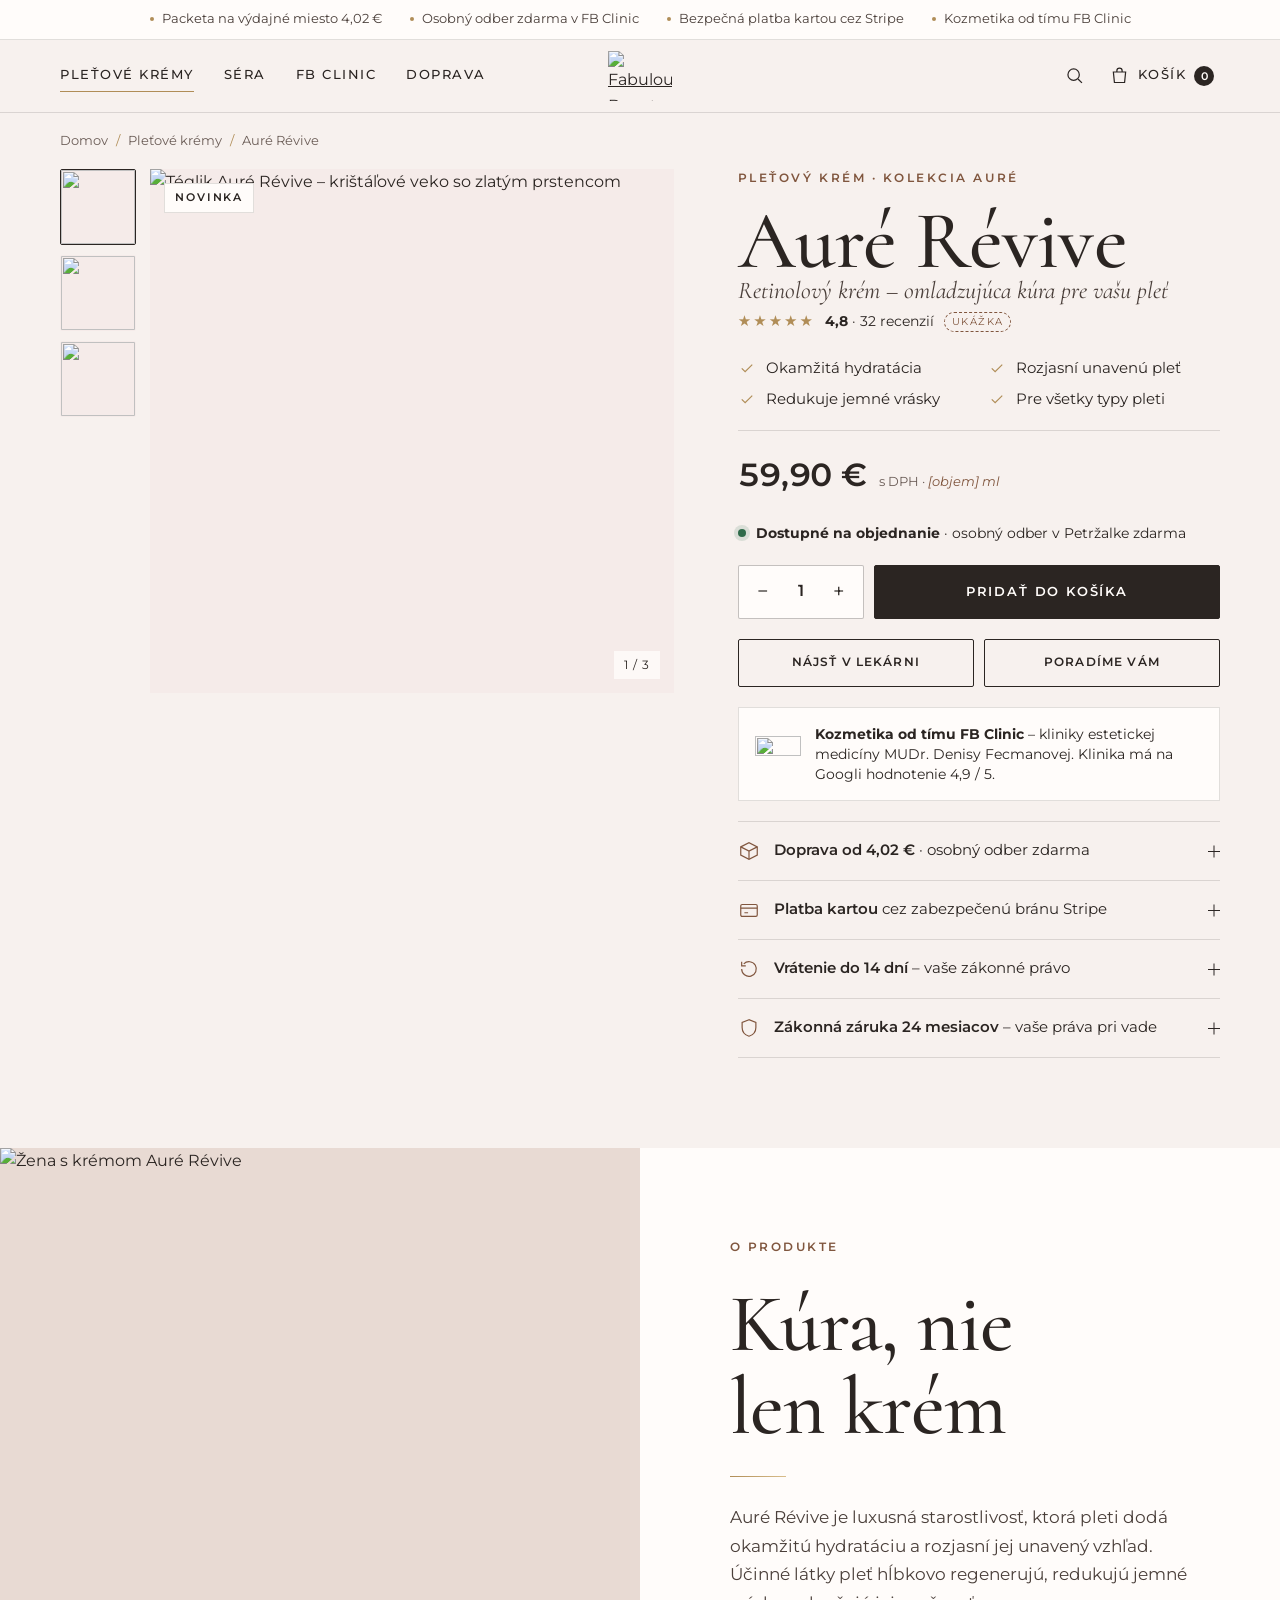
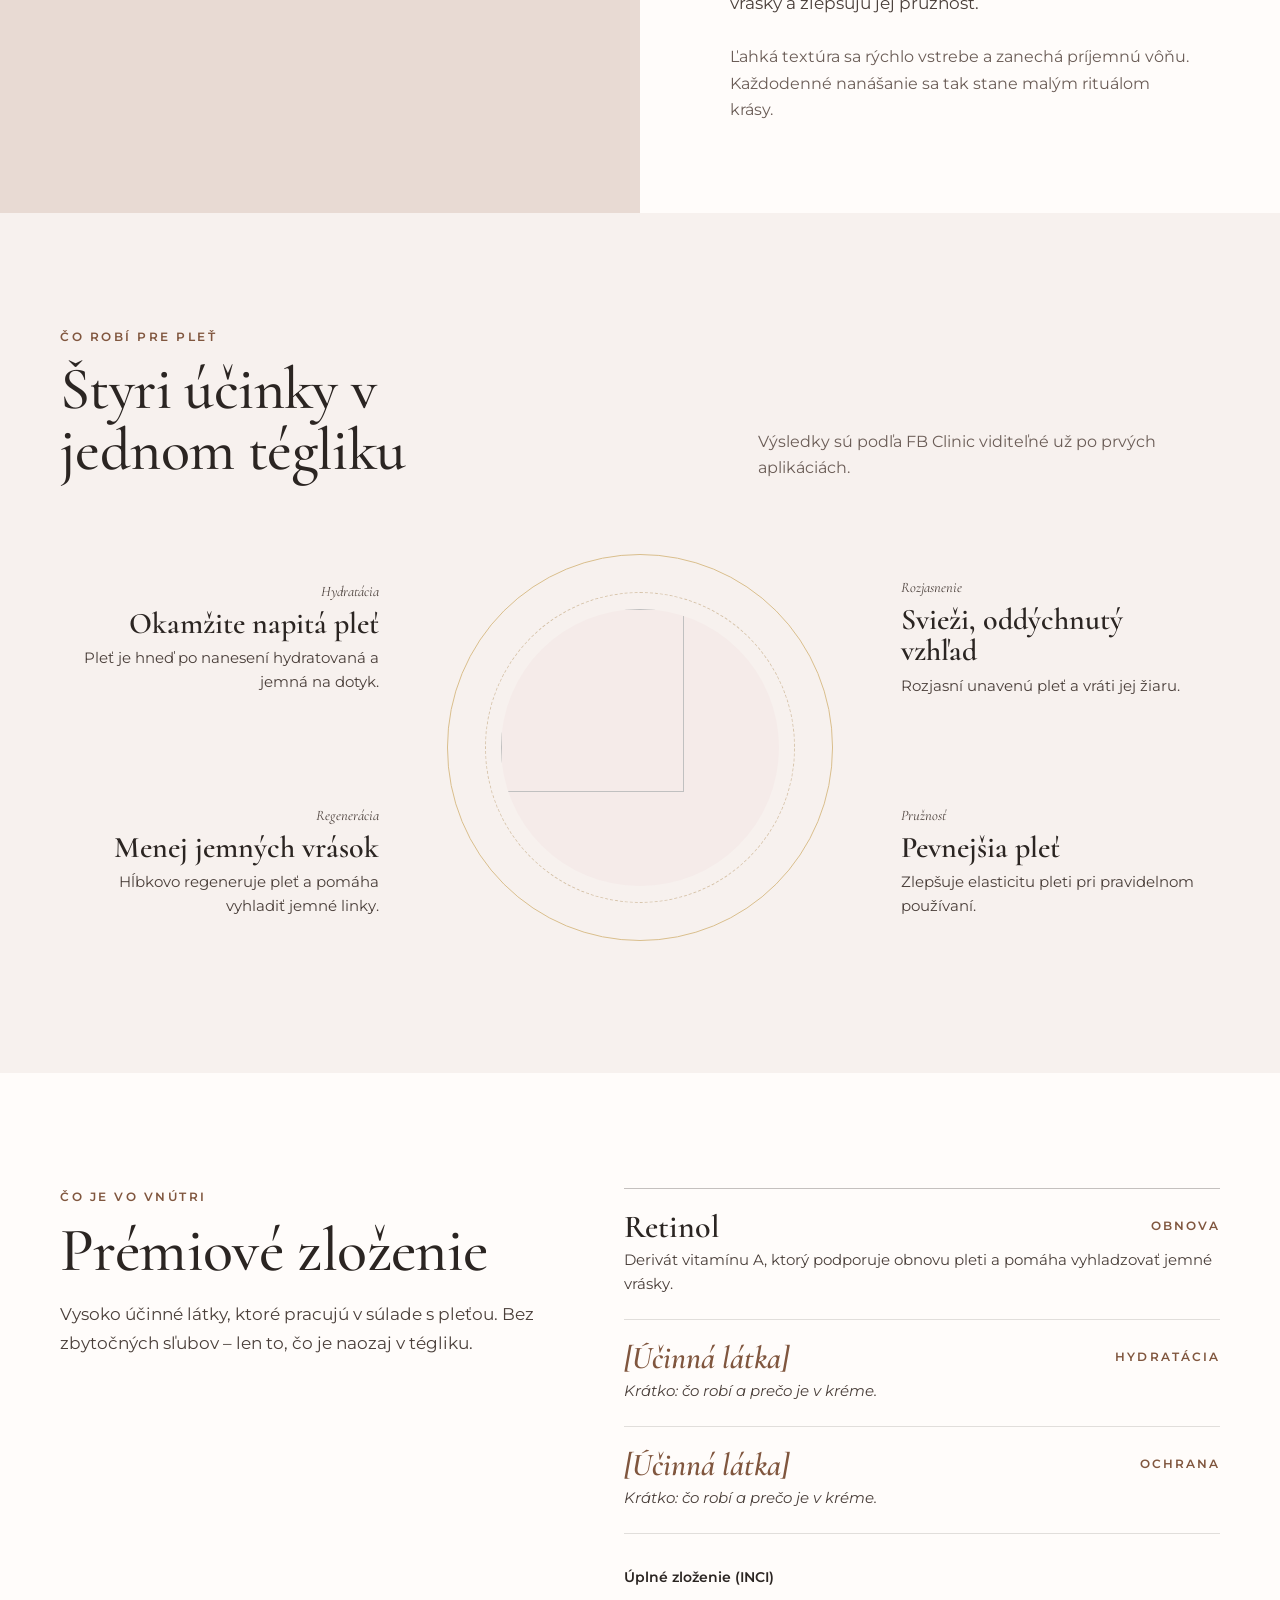
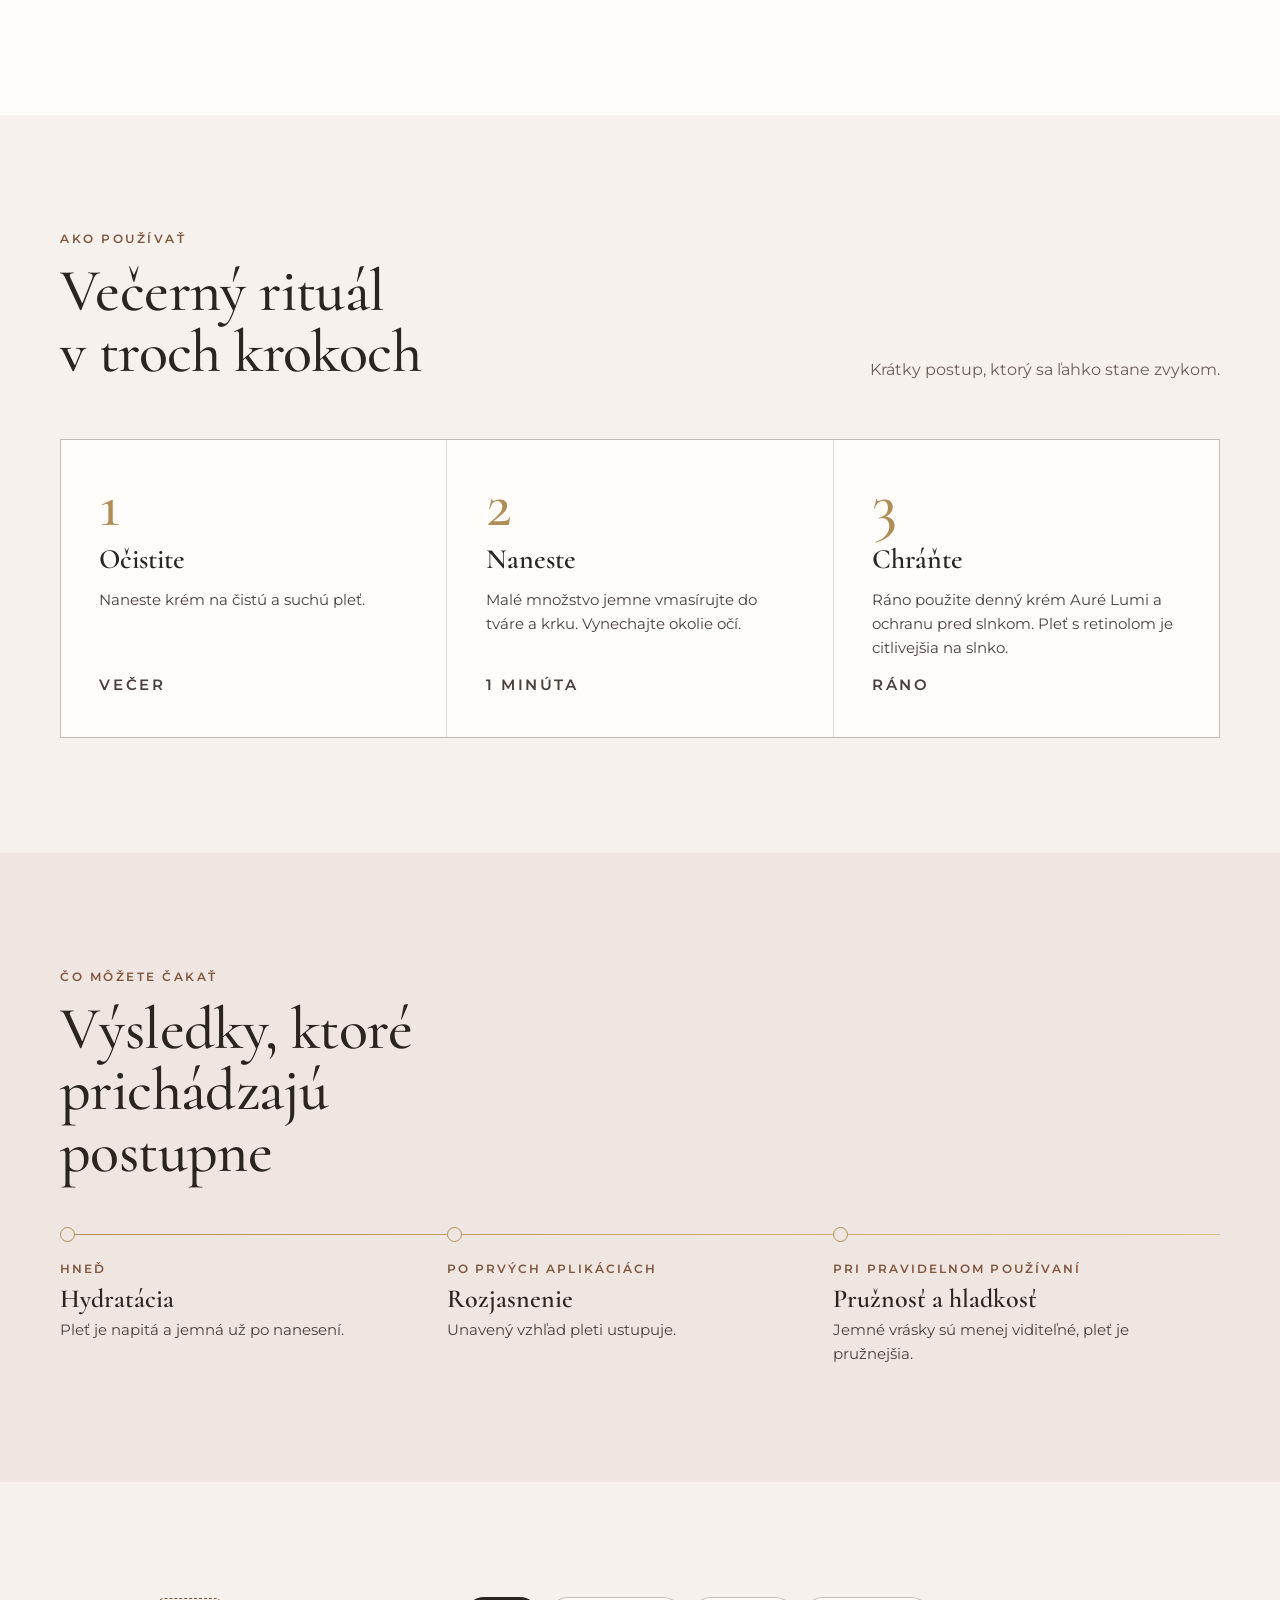
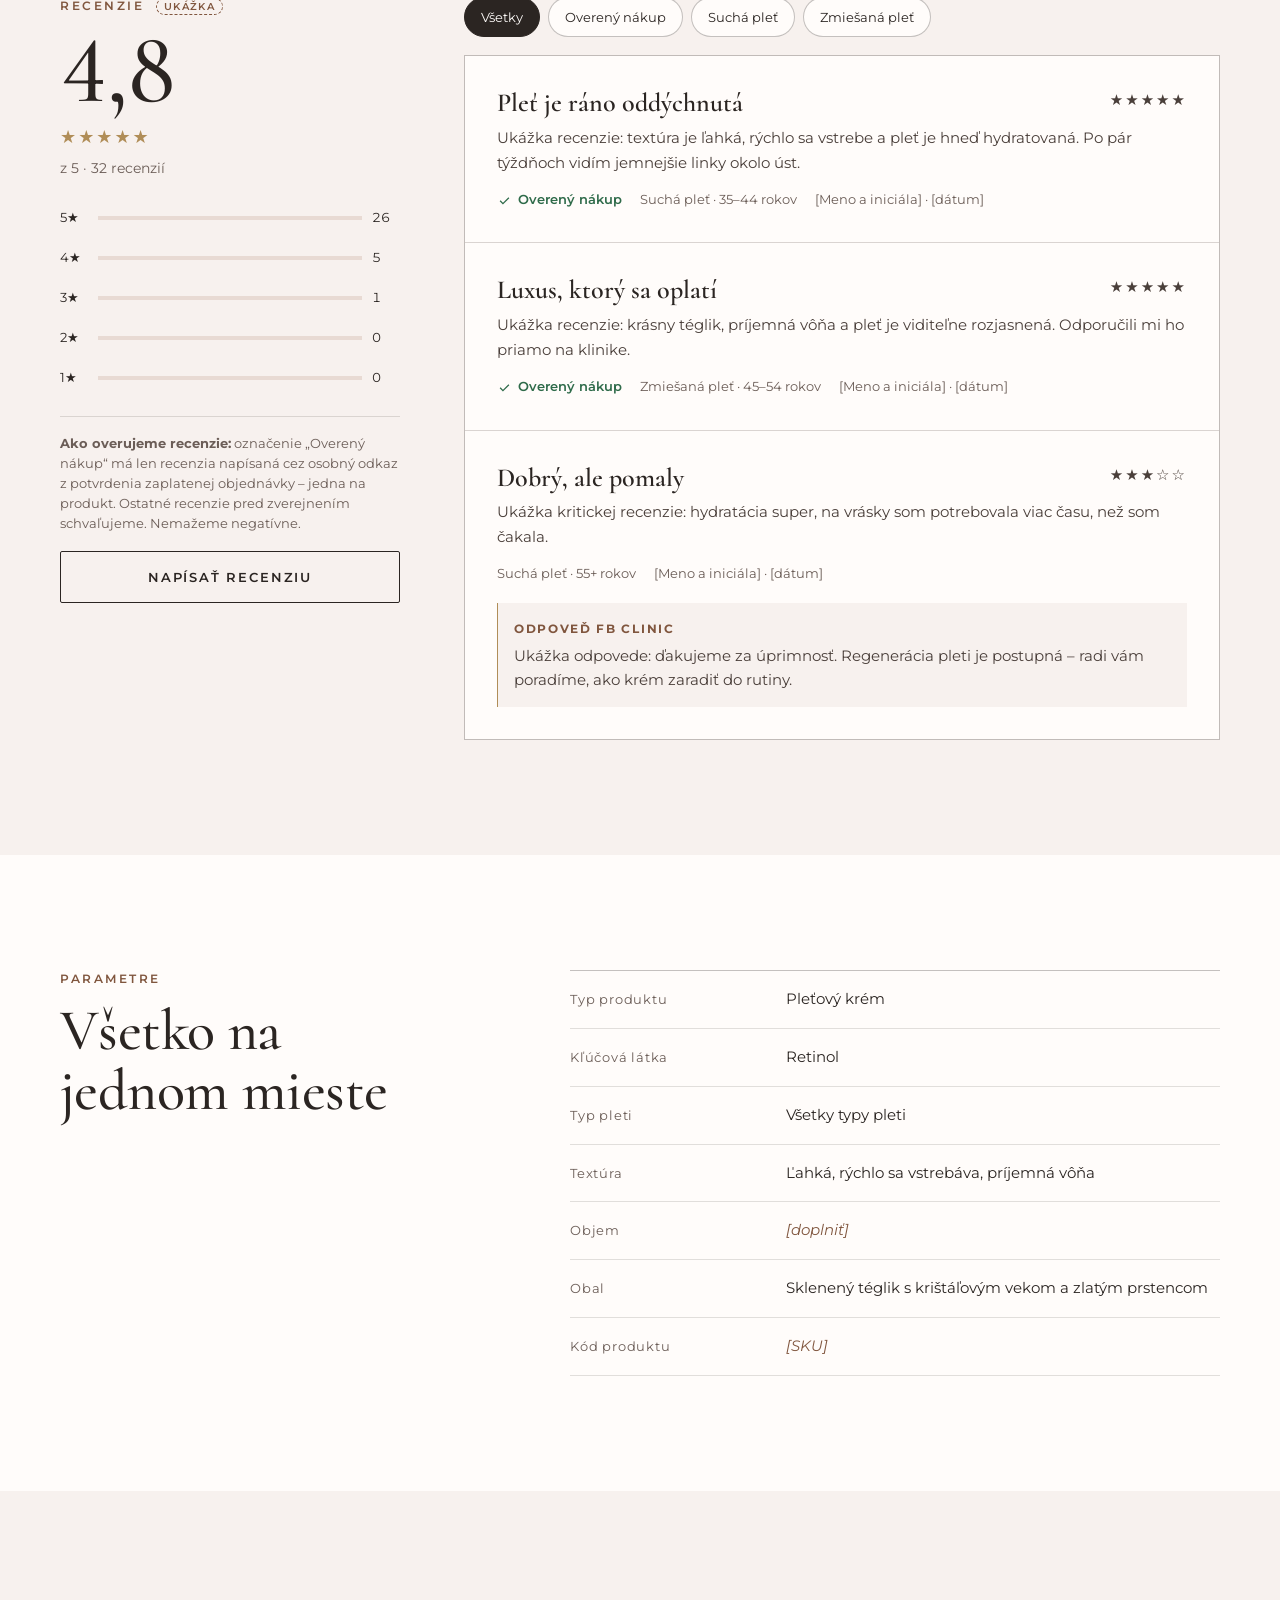
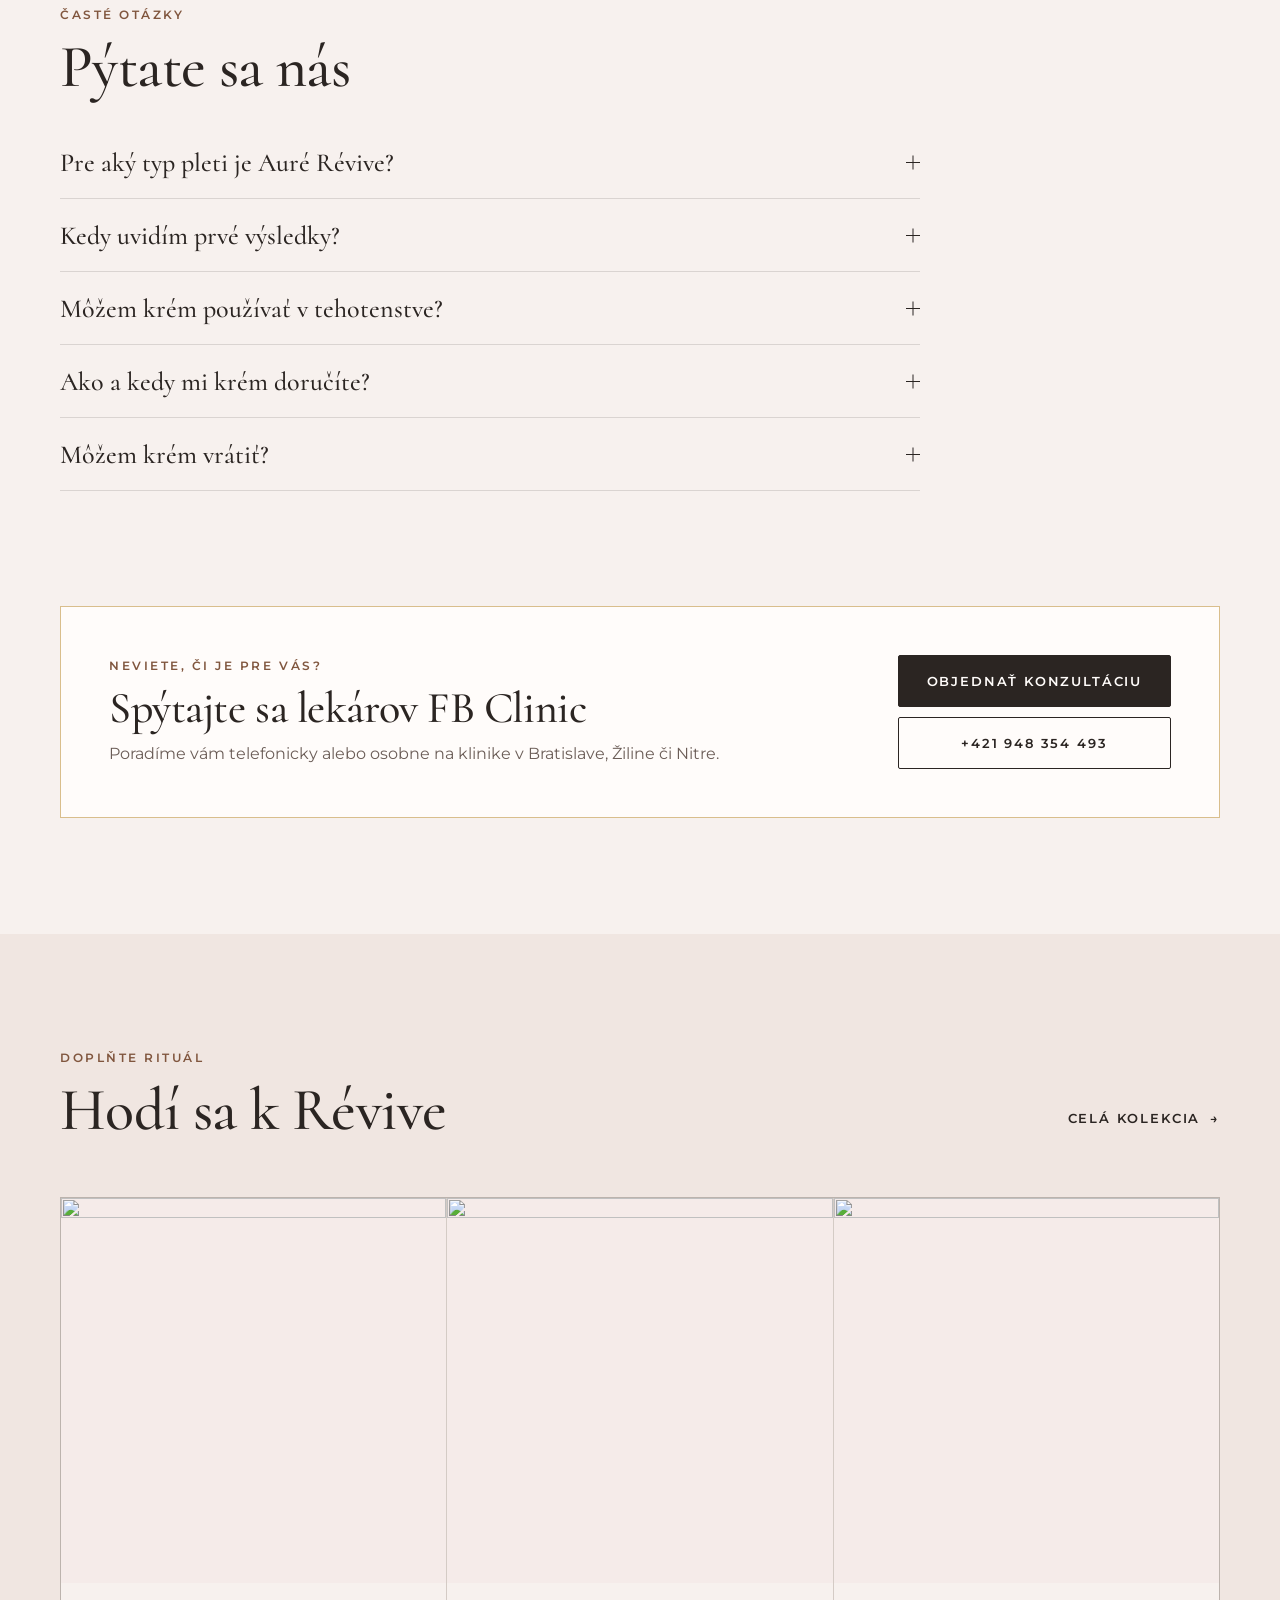
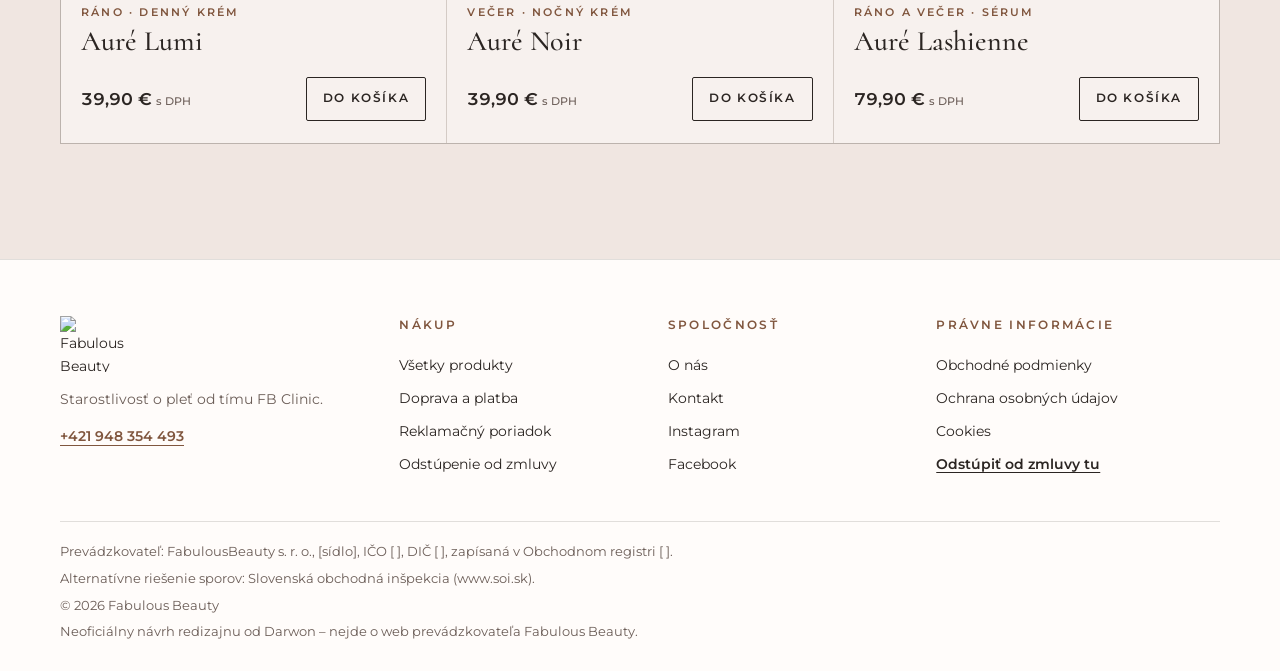
==== commit 4309a812: "Replace <em> tags with <span class='accent'> for styling" ====
--- a/produkt.html
+++ b/produkt.html
@@ -8,7 +8,7 @@
 <meta name="description" content="Neoficiálny návrh redizajnu produktovej stránky Fabulous Beauty.">
 <link rel="preconnect" href="https://fonts.googleapis.com">
 <link rel="preconnect" href="https://fonts.gstatic.com" crossorigin>
-<link rel="stylesheet" href="https://fonts.googleapis.com/css2?family=Cormorant:ital,wght@0,500;0,600;1,500&family=Montserrat:wght@400;500;600;700&display=swap">
+<link rel="stylesheet" href="https://fonts.googleapis.com/css2?family=Cormorant:wght@500;600&family=Montserrat:wght@400;500;600;700&display=swap">
 <link rel="stylesheet" href="assets/styles.css">
 </head>
 <body class="pdp-page">
@@ -166,7 +166,7 @@
     </div>
     <div class="manifest__txt section--paper">
       <p class="eyebrow">O produkte</p>
-      <h2 class="display" id="m-h">Kúra, <em>nie len krém</em></h2>
+      <h2 class="display" id="m-h">Kúra, <span class="accent">nie len krém</span></h2>
       <hr class="collar collar--short">
       <p class="lead">Auré Révive je luxusná starostlivosť, ktorá pleti dodá okamžitú hydratáciu a rozjasní jej unavený vzhľad. Účinné látky pleť hĺbkovo regenerujú, redukujú jemné vrásky a zlepšujú jej pružnosť.</p>
       <p class="muted">Ľahká textúra sa rýchlo vstrebe a zanechá príjemnú vôňu. Každodenné nanášanie sa tak stane malým rituálom krásy.</p>
@@ -179,7 +179,7 @@
       <div class="section__head">
         <div>
           <p class="eyebrow">Čo robí pre pleť</p>
-          <h2 class="display" id="o-h">Štyri účinky <em>v jednom tégliku</em></h2>
+          <h2 class="display" id="o-h">Štyri účinky <span class="accent">v jednom tégliku</span></h2>
         </div>
         <p class="muted">Výsledky sú podľa FB Clinic viditeľné už po prvých aplikáciách.</p>
       </div>
@@ -214,7 +214,7 @@
     <div class="wrap inside">
       <div>
         <p class="eyebrow">Čo je vo vnútri</p>
-        <h2 class="display" id="i-h">Prémiové <em>zloženie</em></h2>
+        <h2 class="display" id="i-h">Prémiové <span class="accent">zloženie</span></h2>
         <p class="lead">Vysoko účinné látky, ktoré pracujú v súlade s pleťou. Bez zbytočných sľubov – len to, čo je naozaj v tégliku.</p>
       </div>
       <div>
@@ -246,7 +246,7 @@
       <div class="section__head">
         <div>
           <p class="eyebrow">Ako používať</p>
-          <h2 class="display" id="r-h">Večerný <em>rituál</em> v troch krokoch</h2>
+          <h2 class="display" id="r-h">Večerný <span class="accent">rituál</span> v troch krokoch</h2>
         </div>
         <p class="muted" data-note="Postup na webe chýba. Ide o bežný postup pri retinole – musí ho potvrdiť FB Clinic.">Krátky postup, ktorý sa ľahko stane zvykom.</p>
       </div>
@@ -262,7 +262,7 @@
   <section class="section section--blush" aria-labelledby="t-h">
     <div class="wrap">
       <p class="eyebrow">Čo môžete čakať</p>
-      <h2 class="display" id="t-h" style="font-size:clamp(36px,5vw,60px);margin:12px 0 44px;max-width:16ch">Výsledky, ktoré <em>prichádzajú postupne</em></h2>
+      <h2 class="display" id="t-h" style="font-size:clamp(36px,5vw,60px);margin:12px 0 44px;max-width:16ch">Výsledky, ktoré <span class="accent">prichádzajú postupne</span></h2>
       <div class="timeline">
         <div class="tl"><span>Hneď</span><strong>Hydratácia</strong><p>Pleť je napitá a jemná už po nanesení.</p></div>
         <div class="tl"><span>Po prvých aplikáciách</span><strong>Rozjasnenie</strong><p>Unavený vzhľad pleti ustupuje.</p></div>
@@ -281,11 +281,11 @@
         <p class="stars" aria-hidden="true" style="font-size:18px;margin:8px 0 4px">★★★★★</p>
         <p class="small muted">z 5 · 32 recenzií</p>
         <div class="rsum__bars" role="group" aria-label="Filtrovať podľa hodnotenia">
-          <button class="rbar" type="button" aria-pressed="false" data-stars="5"><span>5★</span><span class="track"><i style="width:81%"></i></span><span class="num">26</span></button>
-          <button class="rbar" type="button" aria-pressed="false" data-stars="4"><span>4★</span><span class="track"><i style="width:16%"></i></span><span class="num">5</span></button>
-          <button class="rbar" type="button" aria-pressed="false" data-stars="3"><span>3★</span><span class="track"><i style="width:3%"></i></span><span class="num">1</span></button>
-          <button class="rbar" type="button" aria-pressed="false" data-stars="2"><span>2★</span><span class="track"><i style="width:0"></i></span><span class="num">0</span></button>
-          <button class="rbar" type="button" aria-pressed="false" data-stars="1"><span>1★</span><span class="track"><i style="width:0"></i></span><span class="num">0</span></button>
+          <button class="rbar" type="button" aria-pressed="false" data-stars="5"><span>5★</span><span class="track"><span style="width:81%"></span></span><span class="num">26</span></button>
+          <button class="rbar" type="button" aria-pressed="false" data-stars="4"><span>4★</span><span class="track"><span style="width:16%"></span></span><span class="num">5</span></button>
+          <button class="rbar" type="button" aria-pressed="false" data-stars="3"><span>3★</span><span class="track"><span style="width:3%"></span></span><span class="num">1</span></button>
+          <button class="rbar" type="button" aria-pressed="false" data-stars="2"><span>2★</span><span class="track"><span style="width:0"></span></span><span class="num">0</span></button>
+          <button class="rbar" type="button" aria-pressed="false" data-stars="1"><span>1★</span><span class="track"><span style="width:0"></span></span><span class="num">0</span></button>
         </div>
         <p class="rsum__how"><strong>Ako overujeme recenzie:</strong> označenie „Overený nákup“ má len recenzia napísaná cez osobný odkaz z potvrdenia zaplatenej objednávky – jedna na produkt. Ostatné recenzie pred zverejnením schvaľujeme. Nemažeme negatívne.</p>
         <a class="btn btn--ghost btn--block" href="#" style="margin-top:18px">Napísať recenziu</a>
@@ -325,7 +325,7 @@
     <div class="wrap specs">
       <div>
         <p class="eyebrow">Parametre</p>
-        <h2 class="display" id="s-h">Všetko <em>na jednom mieste</em></h2>
+        <h2 class="display" id="s-h">Všetko <span class="accent">na jednom mieste</span></h2>
       </div>
       <dl class="spec-table">
         <div><dt>Typ produktu</dt><dd>Pleťový krém</dd></div>
@@ -359,7 +359,7 @@
     <div class="consult">
       <div>
         <p class="eyebrow">Neviete, či je pre vás?</p>
-        <h2 class="display" style="margin-top:10px">Spýtajte sa lekárov <em>FB Clinic</em></h2>
+        <h2 class="display" style="margin-top:10px">Spýtajte sa lekárov <span class="accent">FB Clinic</span></h2>
         <p class="muted" style="margin-top:10px">Poradíme vám telefonicky alebo osobne na klinike v Bratislave, Žiline či Nitre.</p>
       </div>
       <div style="display:flex;flex-direction:column;gap:10px">
@@ -374,7 +374,7 @@
     <div class="wrap section__head">
       <div>
         <p class="eyebrow">Doplňte rituál</p>
-        <h2 class="display" id="x-h">Hodí sa <em>k Révive</em></h2>
+        <h2 class="display" id="x-h">Hodí sa <span class="accent">k Révive</span></h2>
       </div>
       <a class="arrow-link" href="index.html#kolekcia">Celá kolekcia <span aria-hidden="true">→</span></a>
     </div>
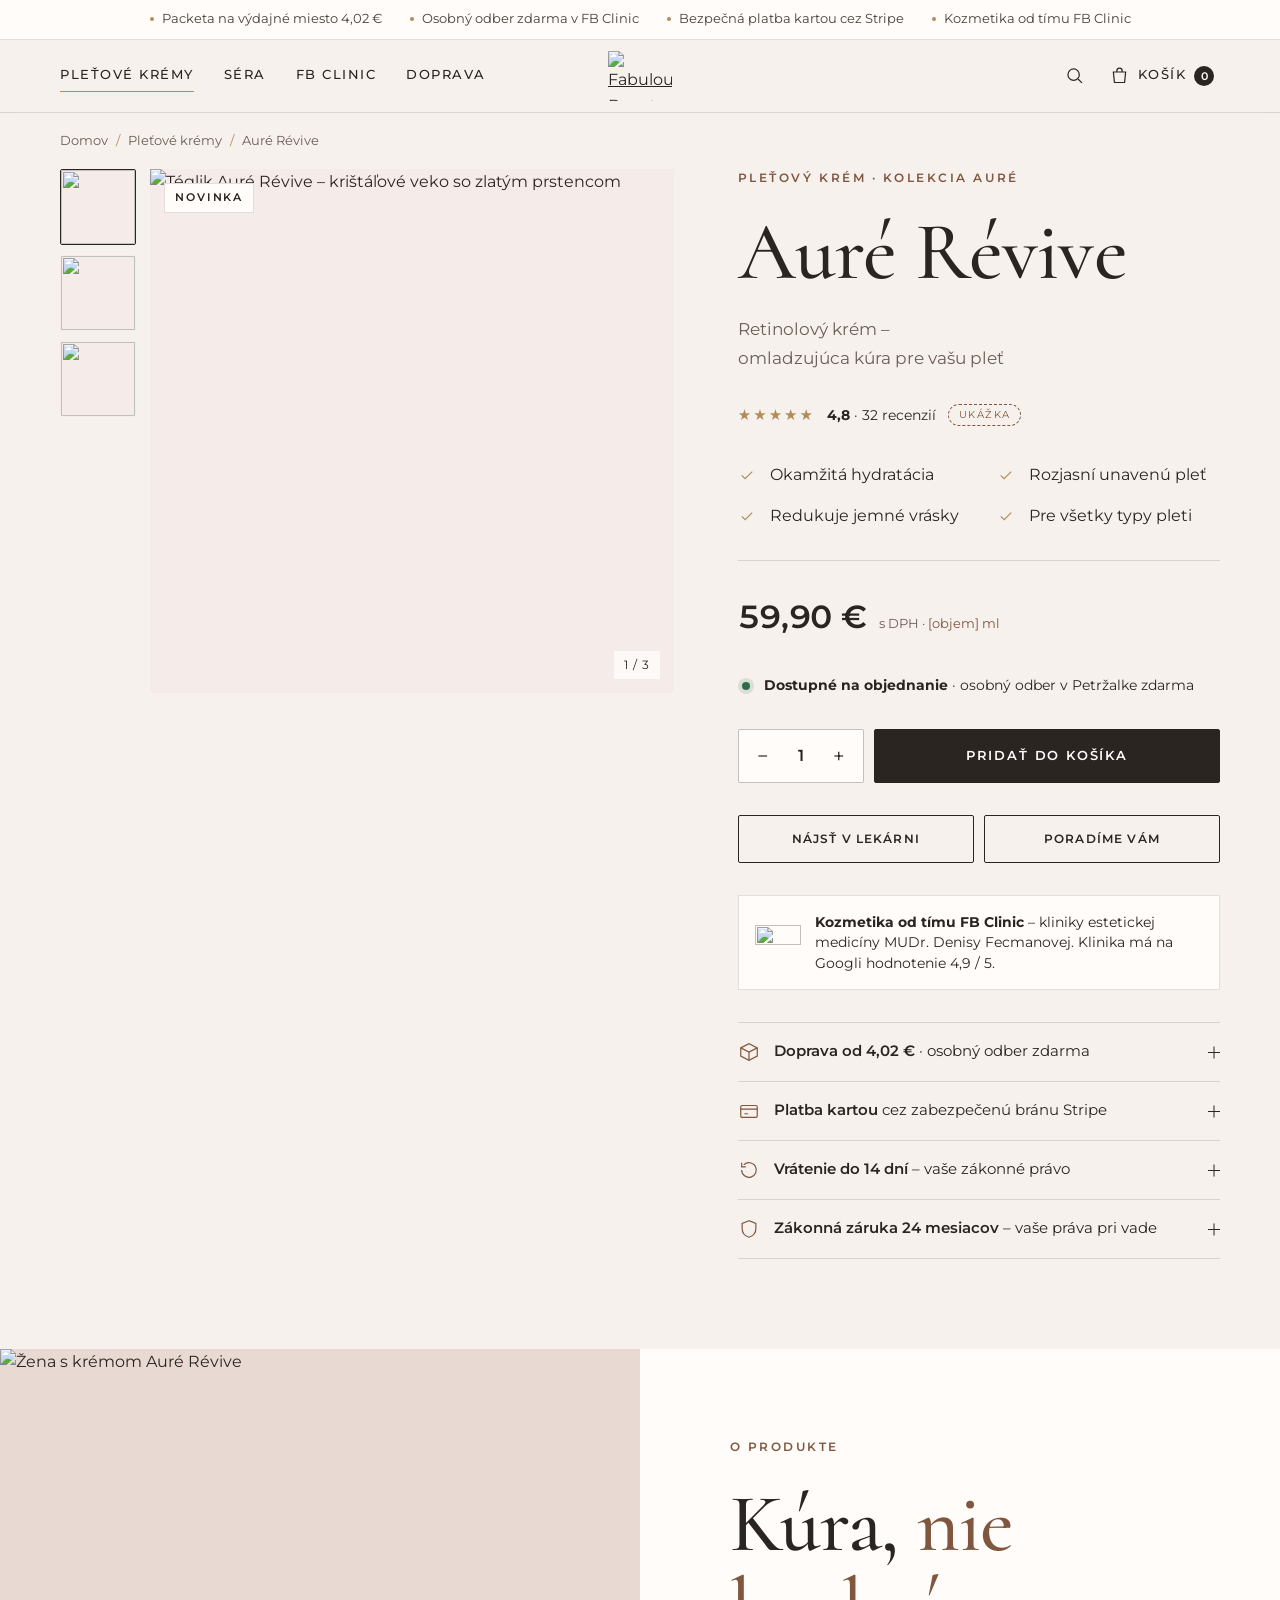
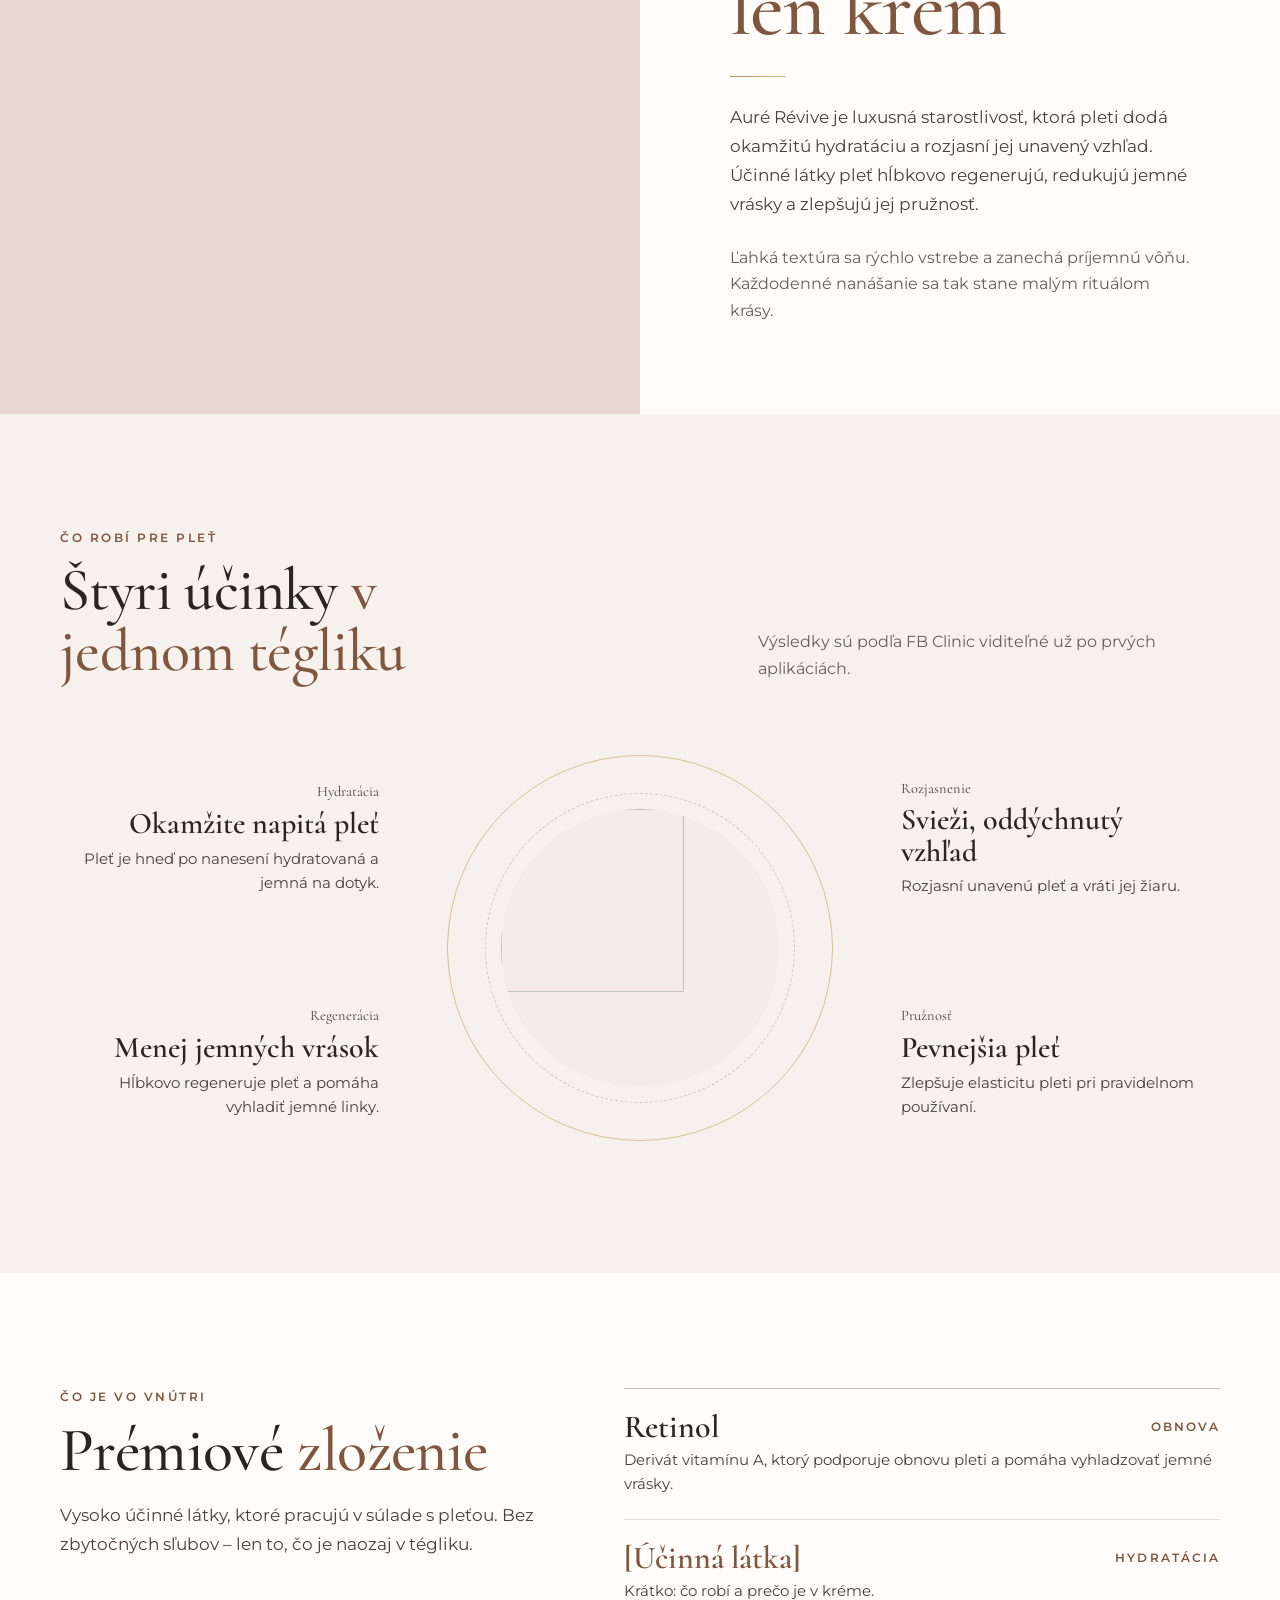
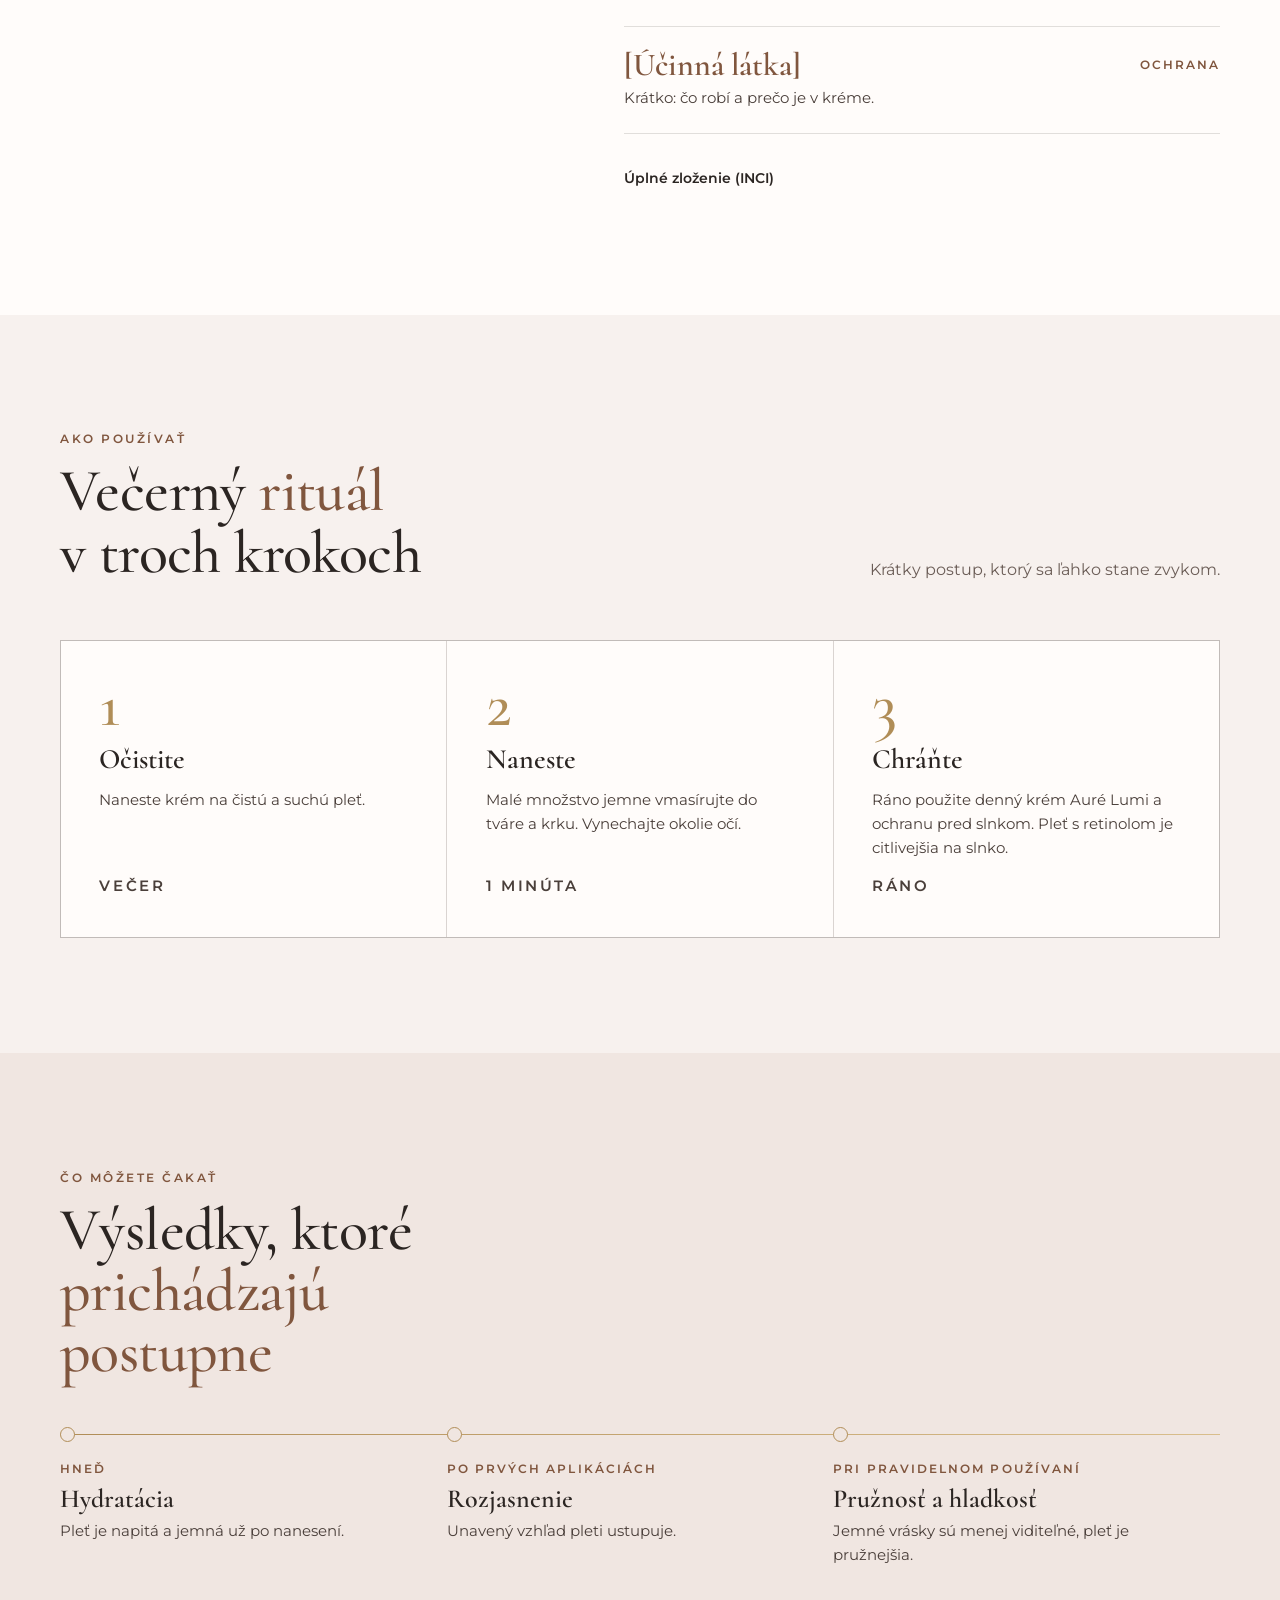
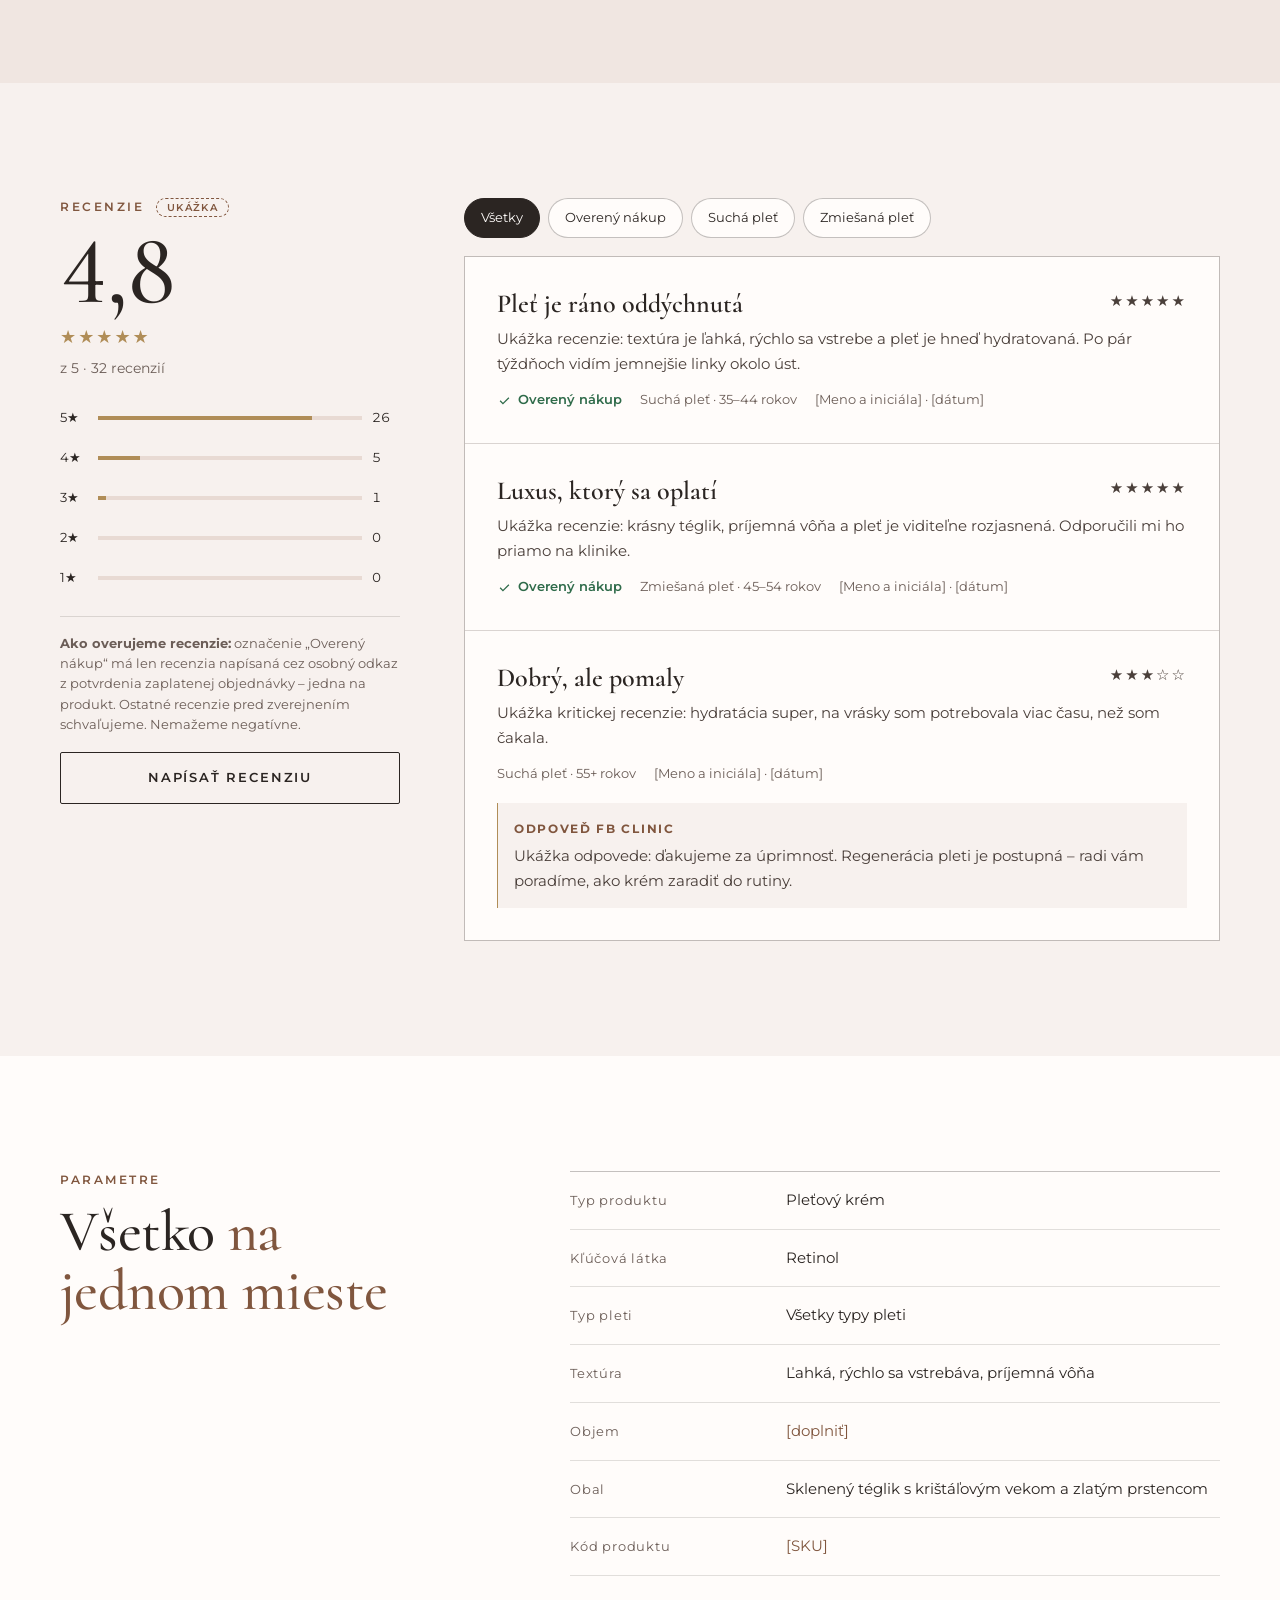
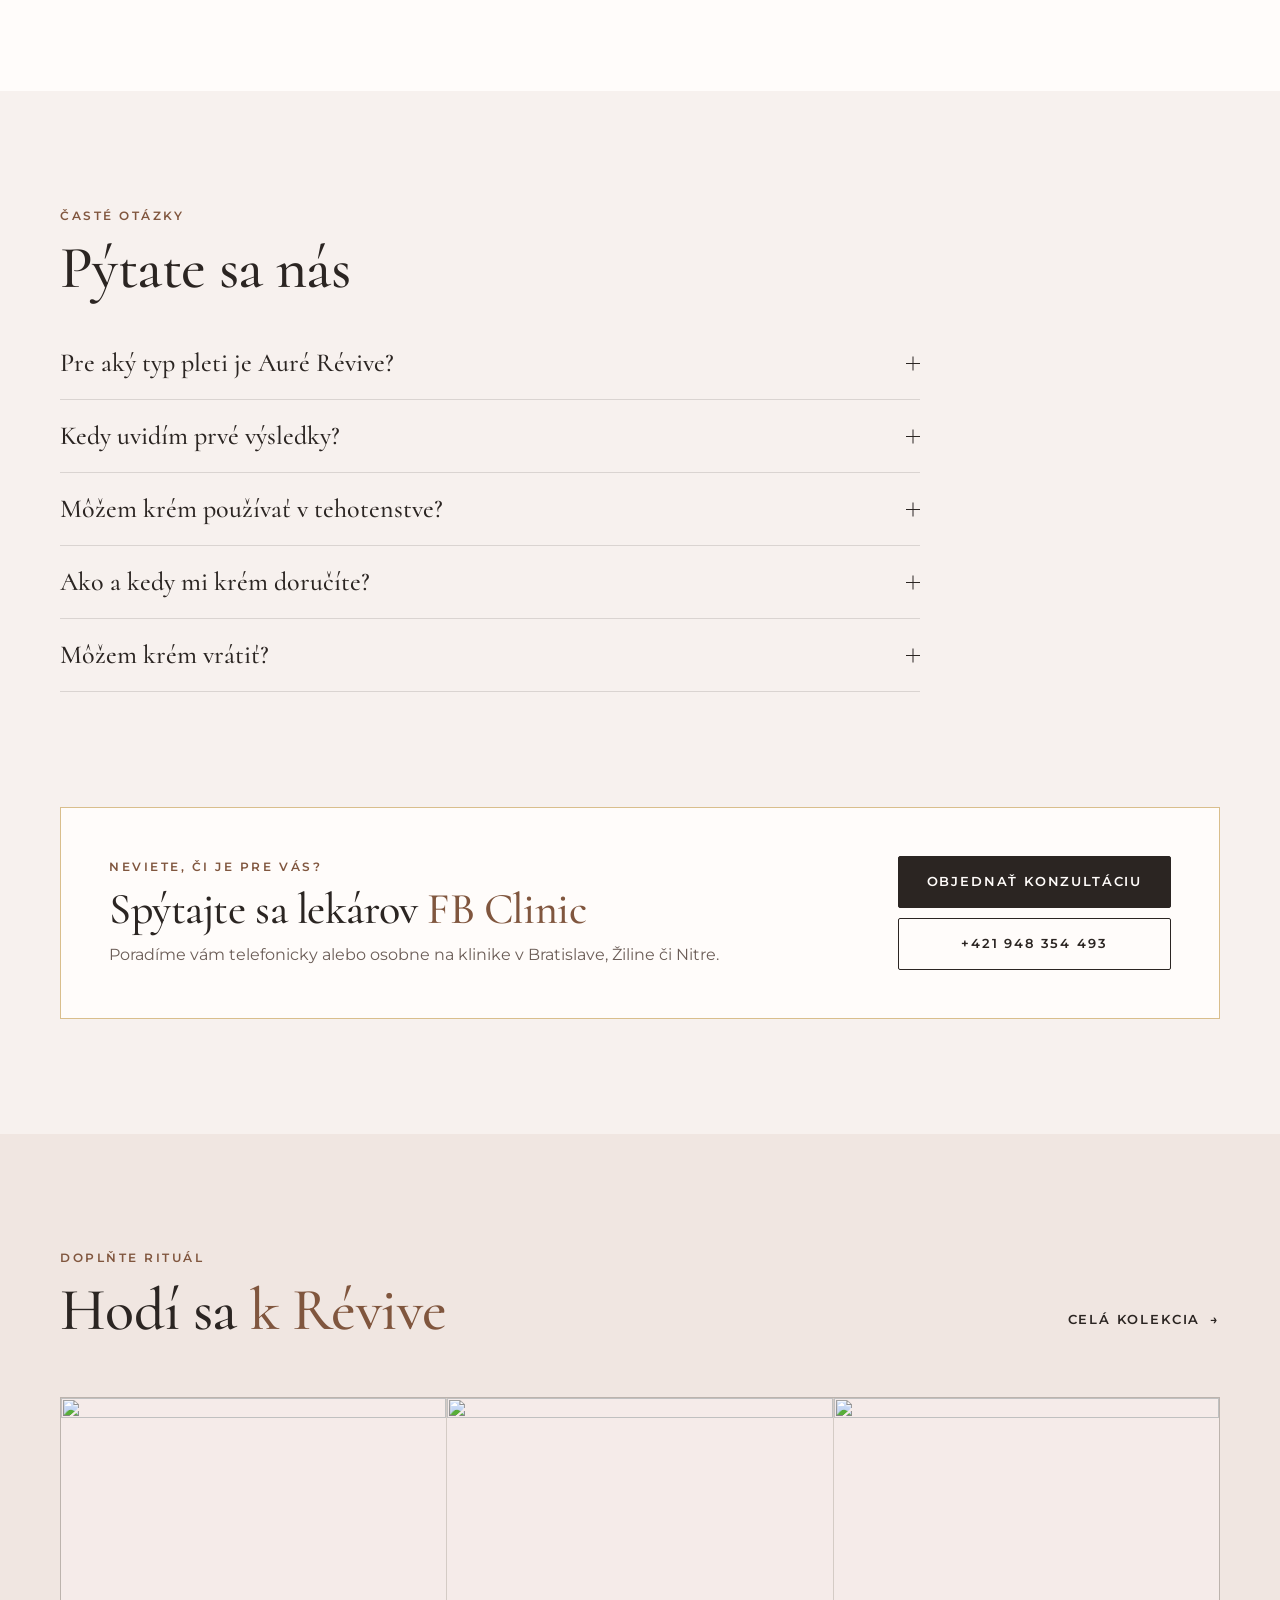
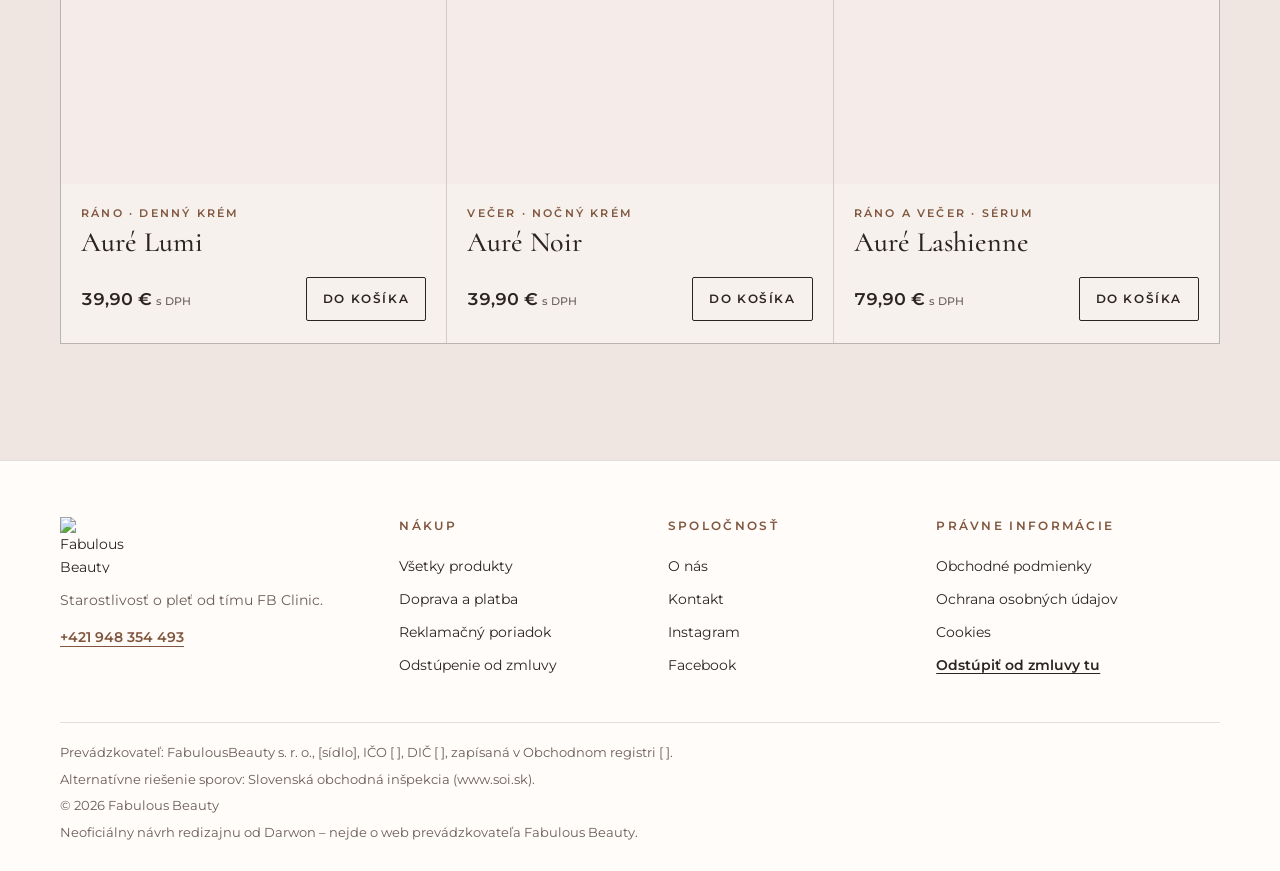
==== commit e4e76257: "Nákupný blok produktu: skupina nadpisu s vlastnými rozostupmi Co-Authored-By: Claude Sonnet 5.5 <nor" ====
--- a/produkt.html
+++ b/produkt.html
@@ -83,9 +83,9 @@
       </section>
 
       <section class="buy" aria-labelledby="p-name">
-        <div>
+        <div class="buy__head">
           <p class="eyebrow">Pleťový krém · kolekcia Auré</p>
-          <h1 class="display" id="p-name" style="margin-top:12px">Auré Révive</h1>
+          <h1 class="display" id="p-name">Auré Révive</h1>
           <p class="buy__sub">Retinolový krém – omladzujúca kúra pre vašu pleť</p>
           <a class="rating" href="#recenzie"><span class="stars" aria-hidden="true">★★★★★</span><span><strong>4,8</strong> · 32 recenzií</span><span class="sample-pill">ukážka</span></a>
         </div>
--- a/assets/styles.css
+++ b/assets/styles.css
@@ -53,7 +53,7 @@
 
 /* typografia */
 .display { font-family: var(--serif); font-weight: 500; line-height: 1.02; letter-spacing: -.01em; text-wrap: balance; }
-.display em { font-style: italic; font-weight: 500; color: var(--rose-deep); }
+.display .accent { color: var(--rose-deep); }
 .eyebrow { font-size: 11.5px; font-weight: 600; letter-spacing: .22em; text-transform: uppercase; color: var(--rose-deep); }
 .lead { font-size: 17px; line-height: 1.7; color: var(--ink-2); }
 .muted { color: var(--ink-soft); }
@@ -262,7 +262,7 @@
 .values li { background: var(--paper); padding: 18px 16px; }
 .values strong { display: block; font-family: var(--serif); font-size: 22px; font-weight: 600; line-height: 1.1; }
 .values span { font-size: 13px; color: var(--ink-soft); }
-.quote { font-family: var(--serif); font-style: italic; font-size: clamp(26px, 3vw, 34px); line-height: 1.25; color: var(--ink); }
+.quote { font-family: var(--serif); font-size: clamp(26px, 3vw, 34px); line-height: 1.25; color: var(--ink); }
 .quote cite { display: block; font-family: var(--sans); font-style: normal; font-size: 12px; letter-spacing: .16em; text-transform: uppercase; color: var(--ink-soft); margin-top: 12px; }
 @media (max-width: 900px) { .clinic { grid-template-columns: 1fr; } .values { grid-template-columns: 1fr; } }
 
@@ -316,21 +316,28 @@
   .gallery__thumbs button { width: 64px; }
 }
 
-.buy { display: flex; flex-direction: column; gap: 20px; }
-.buy h1 { font-size: clamp(52px, 6.4vw, 82px); }
-.buy__sub { font-family: var(--serif); font-style: italic; font-size: 24px; line-height: 1.25; color: var(--ink-2); margin-top: -8px; }
-.rating { display: inline-flex; align-items: center; gap: 10px; font-size: 14px; text-decoration: none; min-height: 32px; }
+.buy { display: flex; flex-direction: column; gap: 32px; }
+.buy h1 { font-size: clamp(52px, 6.4vw, 82px); line-height: 1.04; margin-top: 22px; }
+.buy__sub { font-size: 17px; line-height: 1.7; color: var(--ink-soft); max-width: 36ch; margin-top: 20px; text-wrap: balance; }
+.rating { display: inline-flex; align-items: center; gap: 12px; font-size: 14px; text-decoration: none; min-height: 32px; margin-top: 26px; }
 .stars { color: var(--gold); letter-spacing: 2px; font-size: 15px; }
-.sample-pill { font-size: 10px; letter-spacing: .14em; text-transform: uppercase; border: 1px dashed var(--rose-deep); color: var(--rose-deep); padding: 1px 7px; border-radius: 99px; }
-.price-row { display: flex; align-items: baseline; gap: 12px; flex-wrap: wrap; padding-top: 18px; border-top: 1px solid var(--line); }
+.sample-pill { font-size: 10px; letter-spacing: .14em; text-transform: uppercase; border: 1px dashed var(--rose-deep); color: var(--rose-deep); padding: 2px 10px; border-radius: 99px; }
+.price-row { display: flex; align-items: baseline; gap: 12px; flex-wrap: wrap; padding-top: 30px; border-top: 1px solid var(--line); }
 .price { font-size: 32px; font-weight: 600; letter-spacing: -.01em; }
 .price-meta { font-size: 13px; color: var(--ink-soft); }
-.benefits { display: grid; grid-template-columns: repeat(2, minmax(0, 1fr)); gap: 10px 18px; }
+.benefits { display: grid; grid-template-columns: repeat(2, minmax(0, 1fr)); gap: 18px 36px; }
 @media (max-width: 420px) { .benefits { grid-template-columns: 1fr; } }
-.benefits li { display: flex; gap: 10px; font-size: 14.5px; line-height: 1.45; }
-.benefits svg { flex: none; width: 18px; height: 18px; color: var(--gold); margin-top: 1px; }
-.stock { display: flex; align-items: center; gap: 10px; font-size: 14px; }
-.stock .dot { width: 8px; height: 8px; border-radius: 50%; background: var(--ok); box-shadow: 0 0 0 4px rgba(47, 107, 74, .14); }
+.benefits li { display: flex; gap: 14px; font-size: 15.5px; line-height: 1.5; }
+.benefits svg { flex: none; width: 18px; height: 18px; color: var(--gold); margin-top: 3px; }
+@media (max-width: 520px) {
+  .buy { gap: 28px; }
+  .buy h1 { margin-top: 18px; }
+  .buy__sub { font-size: 16px; margin-top: 16px; }
+  .rating { margin-top: 22px; }
+  .price-row { padding-top: 26px; }
+}
+.stock { display: flex; align-items: flex-start; gap: 14px; font-size: 14px; line-height: 1.55; }
+.stock .dot { flex: none; margin: 7px 0 0 4px; width: 8px; height: 8px; border-radius: 50%; background: var(--ok); box-shadow: 0 0 0 4px rgba(47, 107, 74, .14); }
 .buy__cta { display: grid; grid-template-columns: auto 1fr; gap: 10px; }
 .qty { display: inline-flex; align-items: center; border: 1px solid var(--line-strong); border-radius: var(--radius); background: var(--paper); }
 .qty button { width: 48px; height: 52px; border: 0; background: none; font-size: 20px; cursor: pointer; }
@@ -380,7 +387,7 @@
 .orbit__jar img { position: absolute; inset: 17%; width: 66%; height: 66%; object-fit: cover; border-radius: 50%; background: #F5EBE9; }
 .effect { max-width: 300px; }
 .effect--l { justify-self: end; text-align: right; }
-.effect__k { font-family: var(--serif); font-size: 15px; font-style: italic; color: var(--gold); }
+.effect__k { font-family: var(--serif); font-size: 15px; color: var(--gold); }
 .effect h3 { font-family: var(--serif); font-size: 30px; font-weight: 600; line-height: 1.05; margin: 4px 0 8px; }
 .effect p { font-size: 14.5px; color: var(--ink-2); }
 @media (max-width: 900px) {
@@ -433,7 +440,7 @@
 .rsum__bars { margin: 22px 0; display: grid; gap: 8px; }
 .rbar { display: grid; grid-template-columns: 28px 1fr 28px; gap: 10px; align-items: center; font-size: 13px; background: none; border: 0; padding: 4px 0; cursor: pointer; text-align: left; min-height: 32px; }
 .rbar .track { height: 4px; background: var(--ground-3); position: relative; }
-.rbar .track i { position: absolute; left: 0; top: 0; bottom: 0; background: var(--gold); }
+.rbar .track span { position: absolute; left: 0; top: 0; bottom: 0; background: var(--gold); }
 .rbar[aria-pressed="true"] { font-weight: 700; }
 .rsum__how { font-size: 13px; color: var(--ink-soft); line-height: 1.55; border-top: 1px solid var(--line); padding-top: 16px; }
 .rfilters { display: flex; gap: 8px; flex-wrap: wrap; margin-bottom: 18px; }
@@ -458,7 +465,7 @@
 .spec-table { border-top: 1px solid var(--line-strong); }
 .spec-table div { display: grid; grid-template-columns: 200px 1fr; gap: 16px; padding: 16px 0; border-bottom: 1px solid var(--line); font-size: 15px; }
 .spec-table dt { color: var(--ink-soft); font-size: 13px; letter-spacing: .06em; padding-top: 2px; }
-.ph-val { color: var(--rose-deep); font-style: italic; }
+.ph-val { color: var(--rose-deep); }
 @media (max-width: 760px) { .specs { grid-template-columns: 1fr; } .spec-table div { grid-template-columns: 1fr; gap: 2px; } }
 
 /* FAQ */
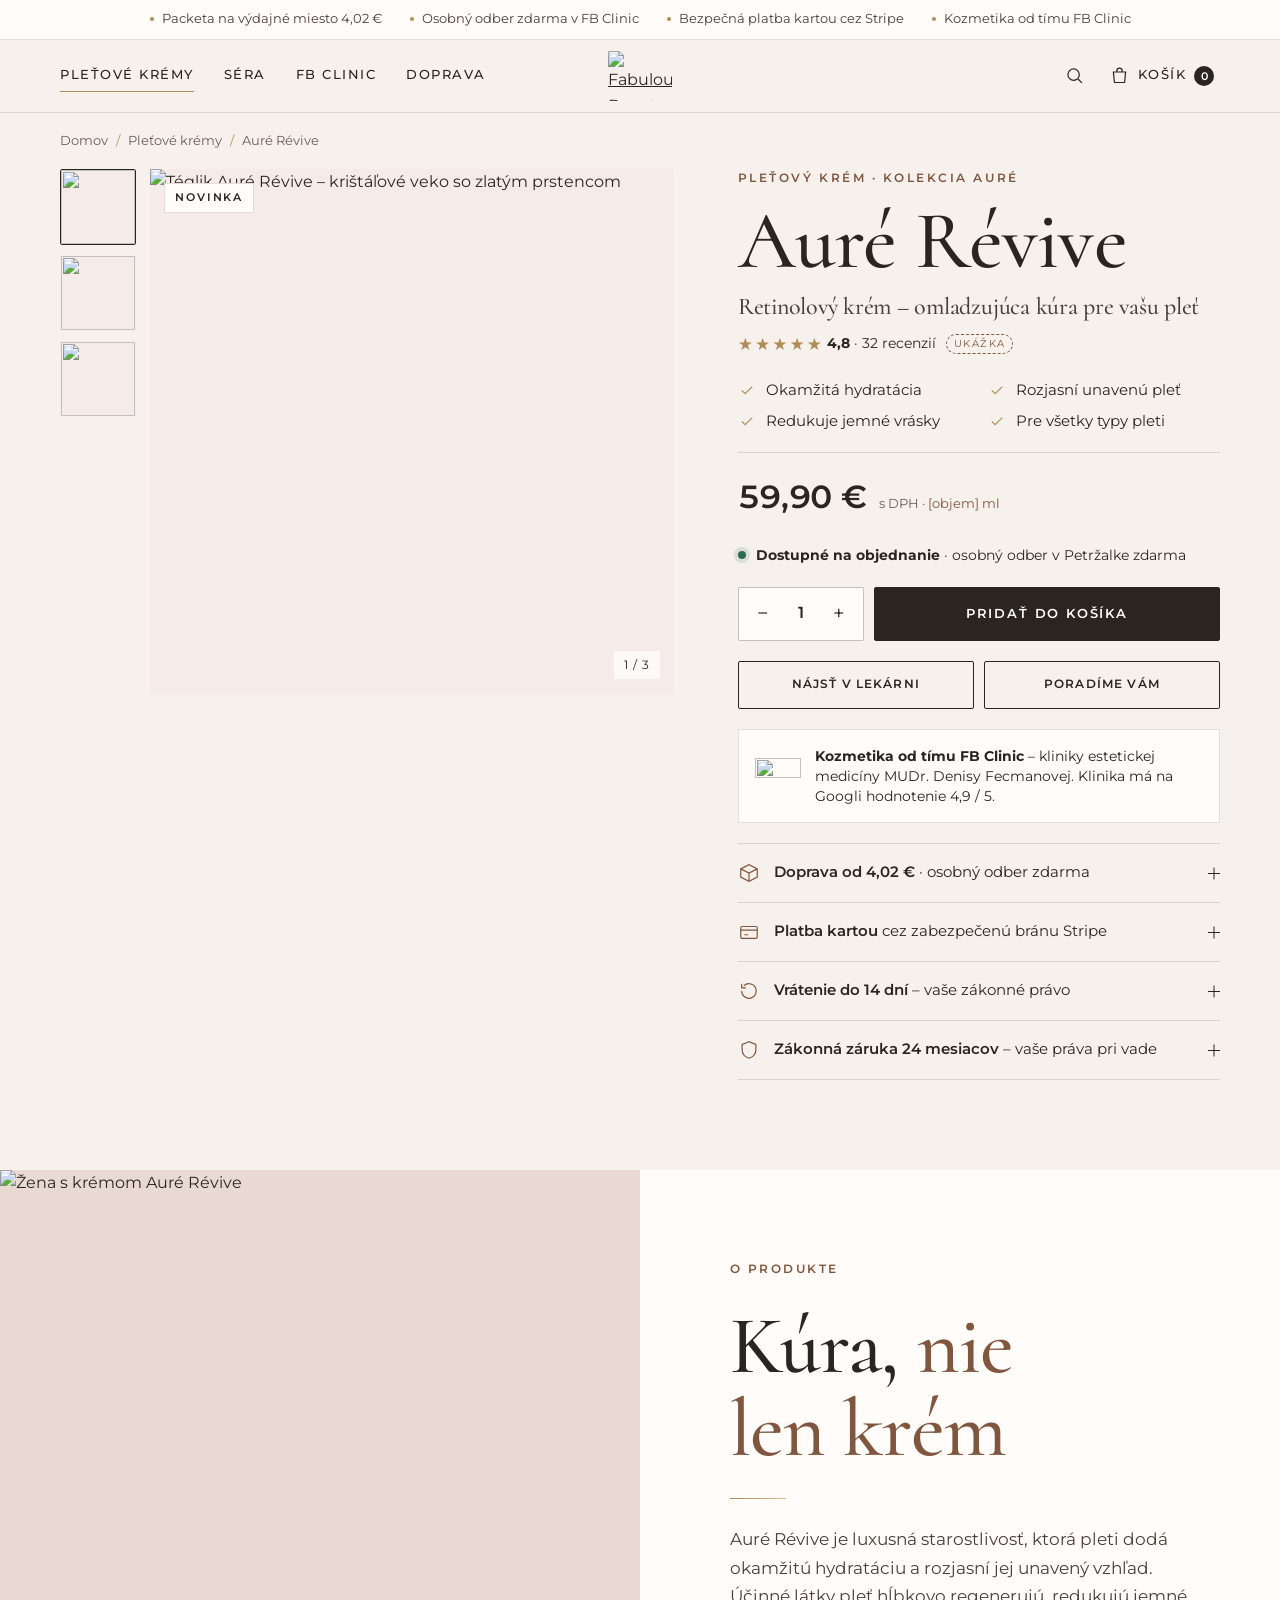
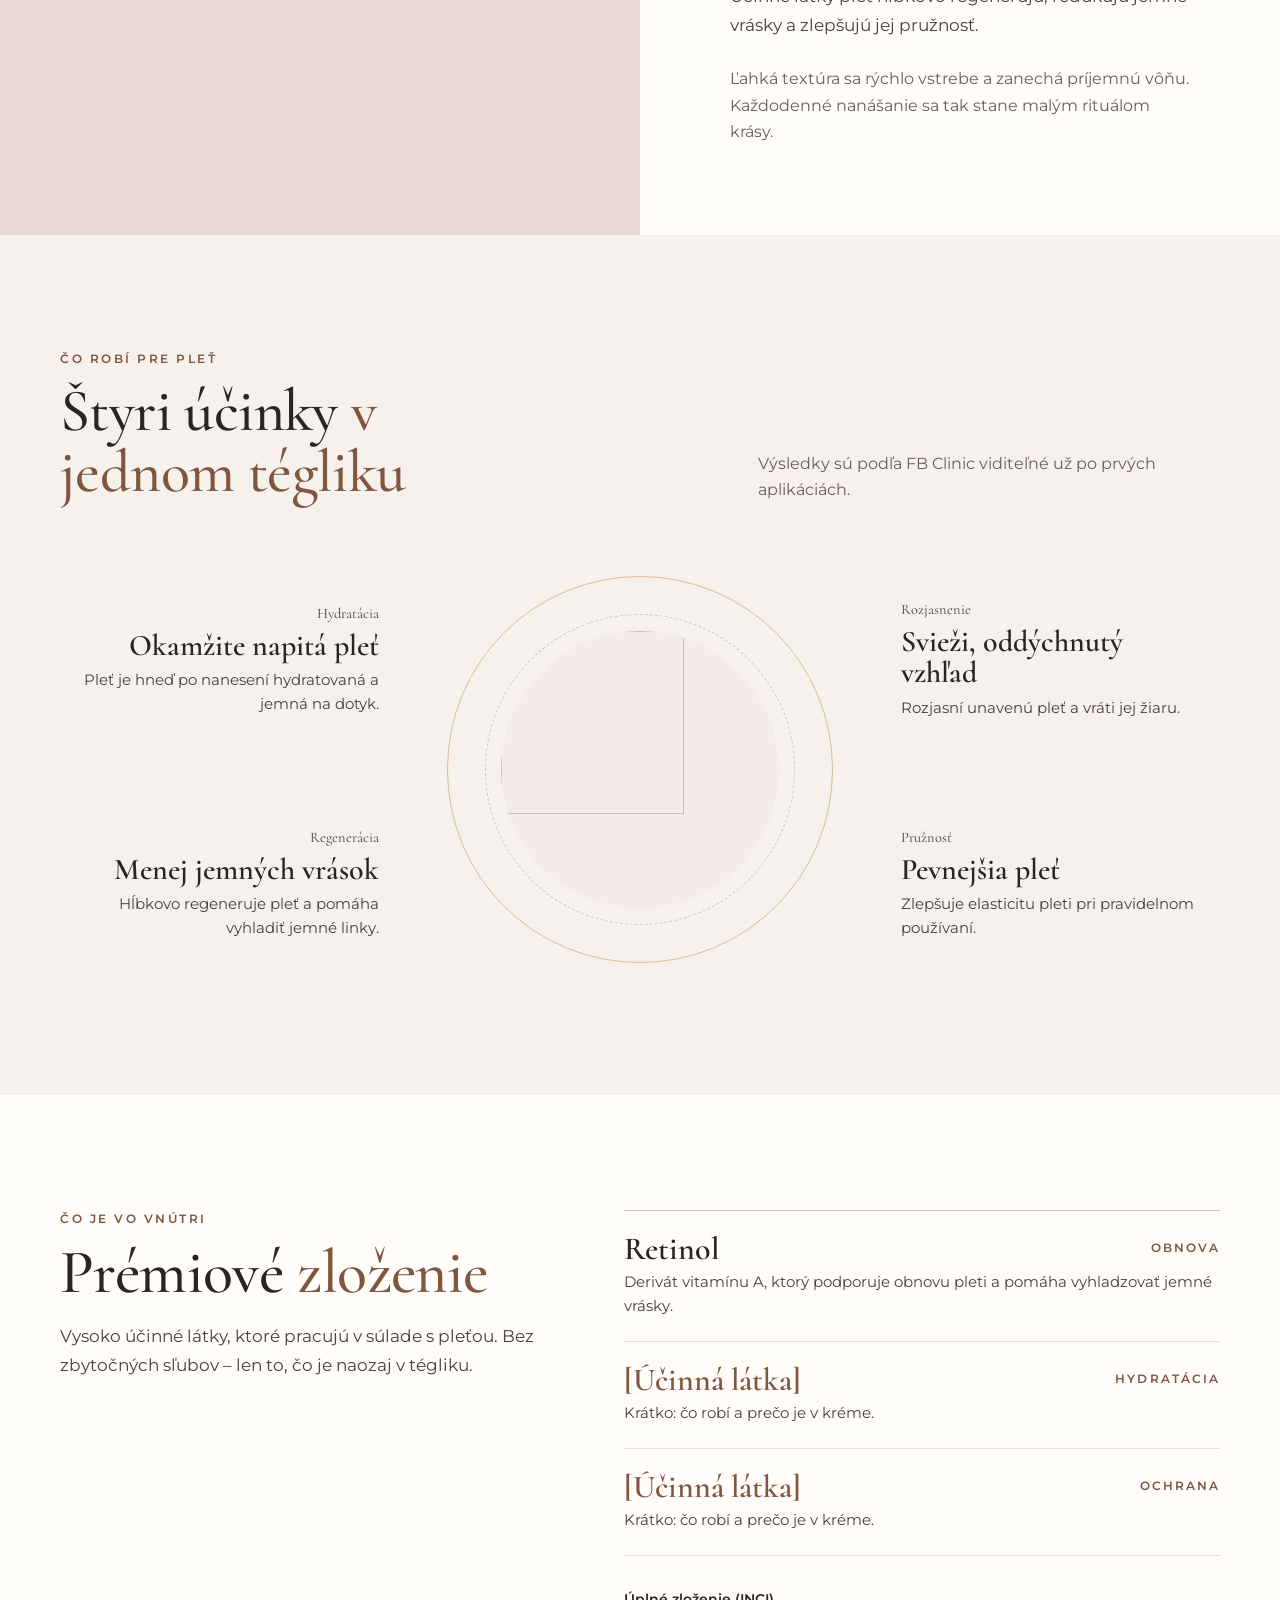
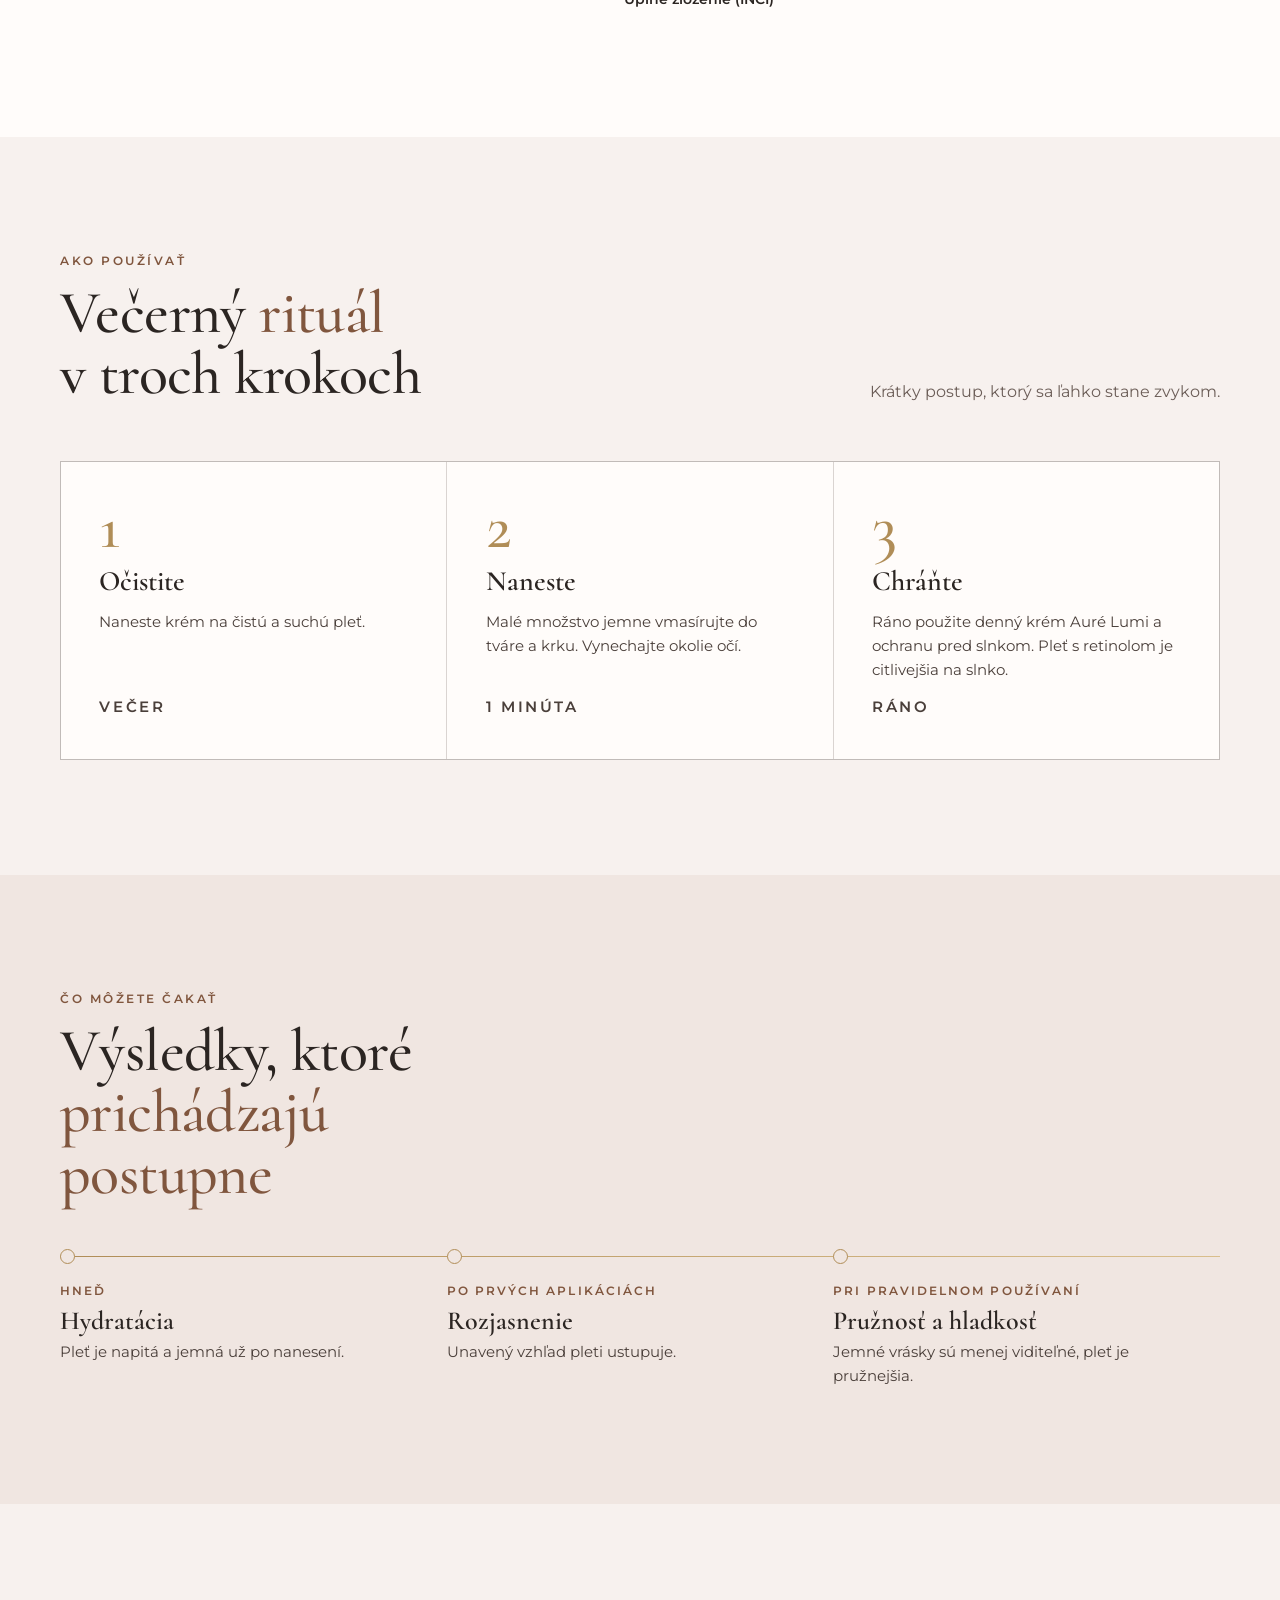
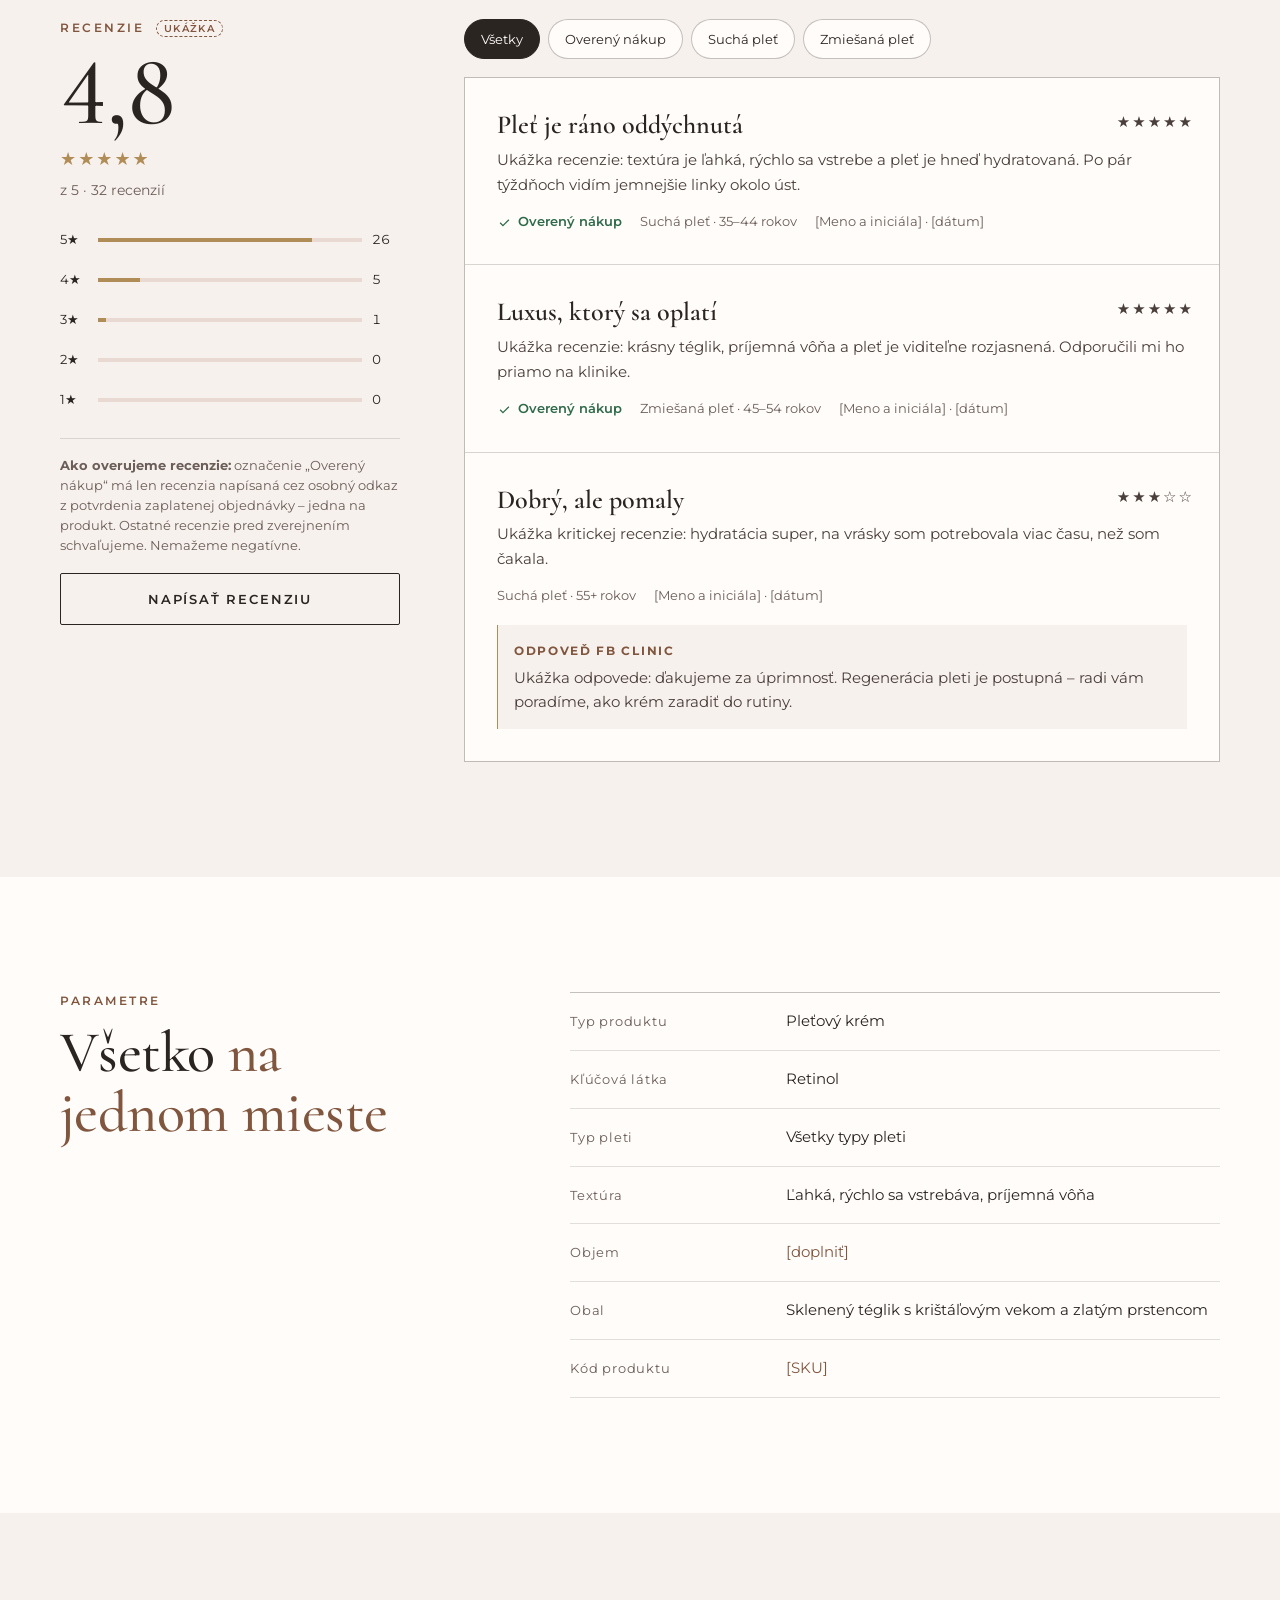
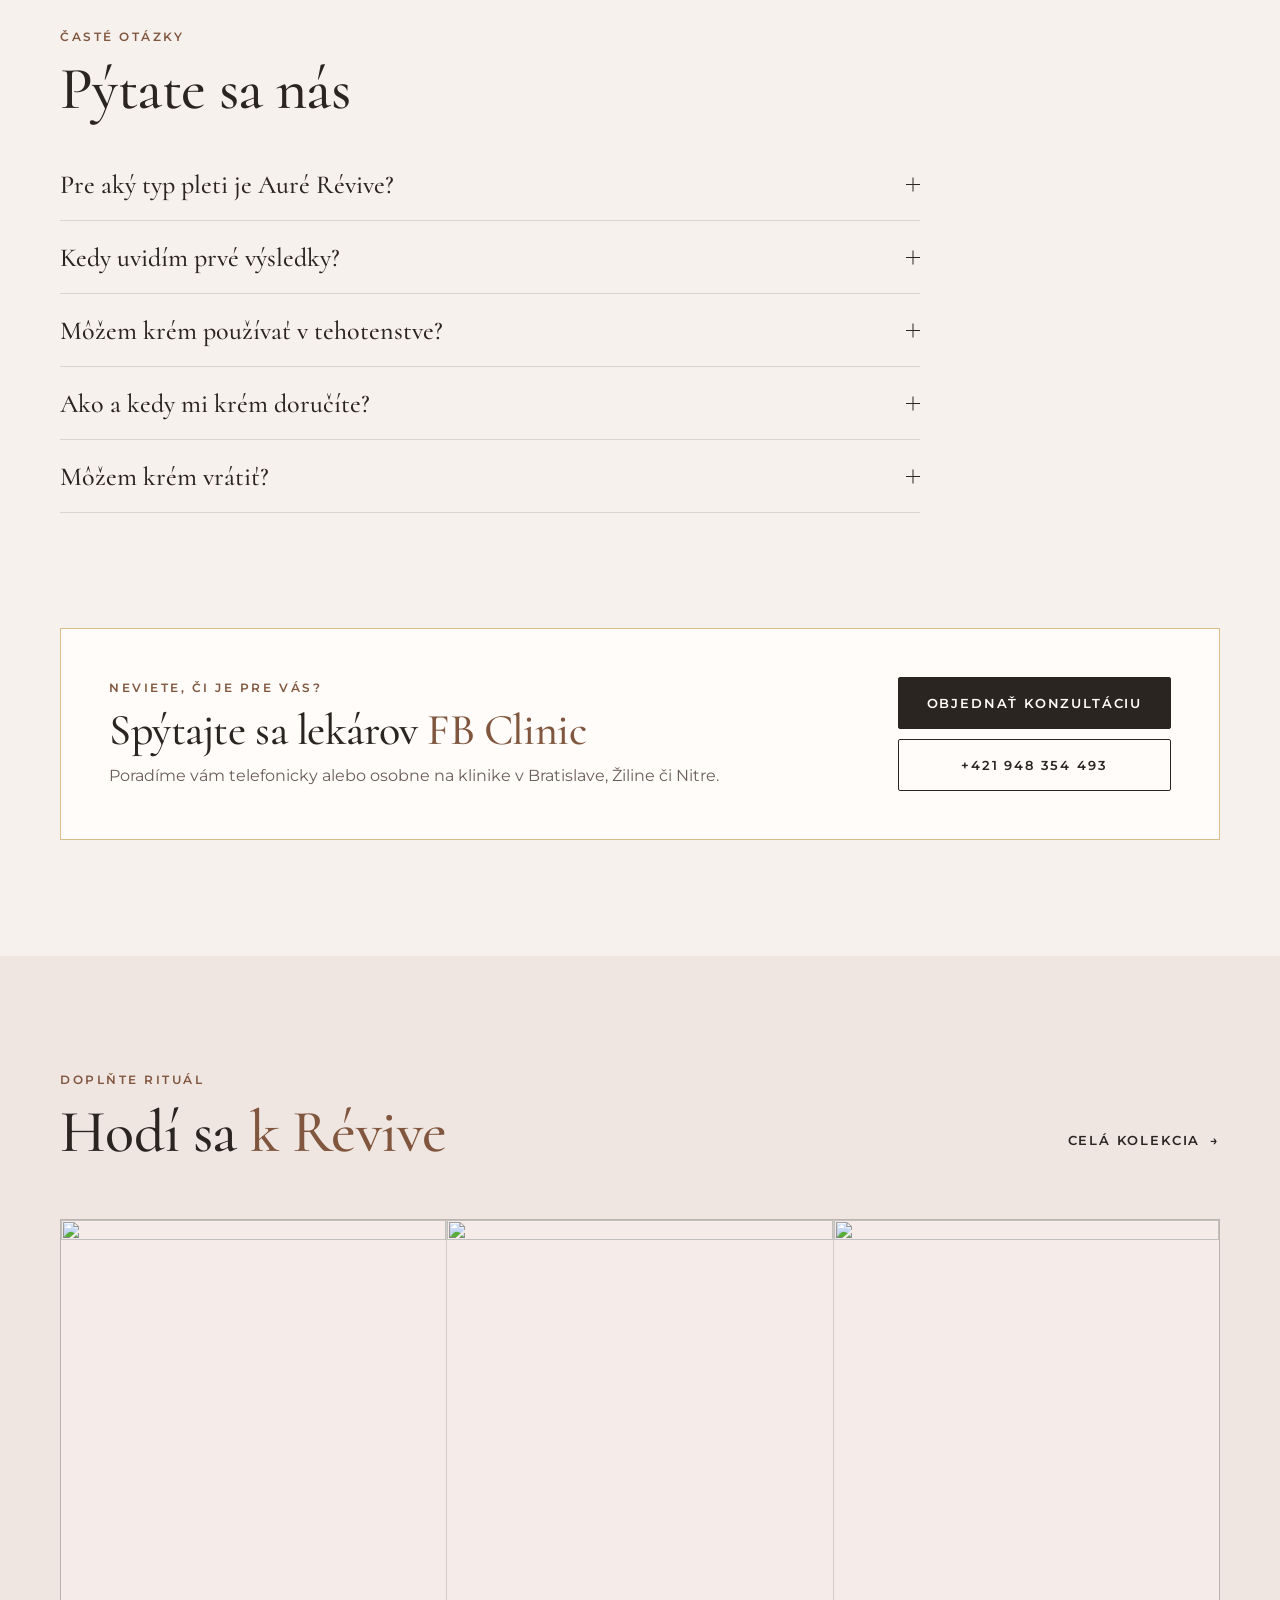
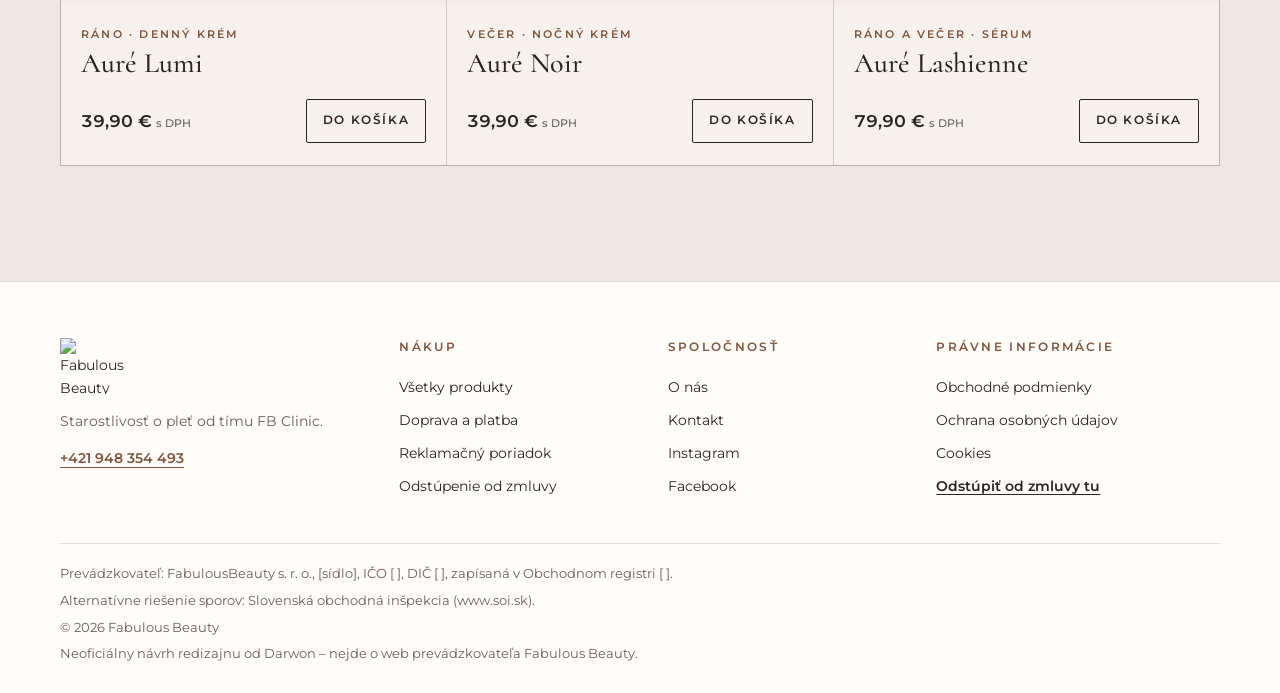
==== commit 3d500cd1: "Vrátená pôvodná štruktúra nadpisu produktu Co-Authored-By: Claude Sonnet 5.5 <noreply@anthropic.com>" ====
--- a/produkt.html
+++ b/produkt.html
@@ -83,9 +83,9 @@
       </section>
 
       <section class="buy" aria-labelledby="p-name">
-        <div class="buy__head">
+        <div>
           <p class="eyebrow">Pleťový krém · kolekcia Auré</p>
-          <h1 class="display" id="p-name">Auré Révive</h1>
+          <h1 class="display" id="p-name" style="margin-top:12px">Auré Révive</h1>
           <p class="buy__sub">Retinolový krém – omladzujúca kúra pre vašu pleť</p>
           <a class="rating" href="#recenzie"><span class="stars" aria-hidden="true">★★★★★</span><span><strong>4,8</strong> · 32 recenzií</span><span class="sample-pill">ukážka</span></a>
         </div>
--- a/assets/styles.css
+++ b/assets/styles.css
@@ -316,28 +316,21 @@
   .gallery__thumbs button { width: 64px; }
 }
 
-.buy { display: flex; flex-direction: column; gap: 32px; }
-.buy h1 { font-size: clamp(52px, 6.4vw, 82px); line-height: 1.04; margin-top: 22px; }
-.buy__sub { font-size: 17px; line-height: 1.7; color: var(--ink-soft); max-width: 36ch; margin-top: 20px; text-wrap: balance; }
-.rating { display: inline-flex; align-items: center; gap: 12px; font-size: 14px; text-decoration: none; min-height: 32px; margin-top: 26px; }
-.stars { color: var(--gold); letter-spacing: 2px; font-size: 15px; }
-.sample-pill { font-size: 10px; letter-spacing: .14em; text-transform: uppercase; border: 1px dashed var(--rose-deep); color: var(--rose-deep); padding: 2px 10px; border-radius: 99px; }
-.price-row { display: flex; align-items: baseline; gap: 12px; flex-wrap: wrap; padding-top: 30px; border-top: 1px solid var(--line); }
+.buy { display: flex; flex-direction: column; gap: 20px; }
+.buy h1 { font-size: clamp(52px, 6.4vw, 82px); }
+.buy__sub { font-family: var(--serif); font-weight: 500; letter-spacing: -.01em; font-size: 24px; line-height: 1.25; color: var(--ink-2); margin: 8px 0 6px; }
+.rating { display: inline-flex; align-items: center; gap: 10px; font-size: 14px; text-decoration: none; min-height: 32px; }
+.stars { color: var(--gold); letter-spacing: 2px; font-size: 17px; margin-right: -7px; }
+.sample-pill { font-size: 10px; letter-spacing: .14em; text-transform: uppercase; border: 1px dashed var(--rose-deep); color: var(--rose-deep); padding: 1px 7px; border-radius: 99px; }
+.price-row { display: flex; align-items: baseline; gap: 12px; flex-wrap: wrap; padding-top: 18px; border-top: 1px solid var(--line); }
 .price { font-size: 32px; font-weight: 600; letter-spacing: -.01em; }
 .price-meta { font-size: 13px; color: var(--ink-soft); }
-.benefits { display: grid; grid-template-columns: repeat(2, minmax(0, 1fr)); gap: 18px 36px; }
+.benefits { display: grid; grid-template-columns: repeat(2, minmax(0, 1fr)); gap: 10px 18px; }
 @media (max-width: 420px) { .benefits { grid-template-columns: 1fr; } }
-.benefits li { display: flex; gap: 14px; font-size: 15.5px; line-height: 1.5; }
-.benefits svg { flex: none; width: 18px; height: 18px; color: var(--gold); margin-top: 3px; }
-@media (max-width: 520px) {
-  .buy { gap: 28px; }
-  .buy h1 { margin-top: 18px; }
-  .buy__sub { font-size: 16px; margin-top: 16px; }
-  .rating { margin-top: 22px; }
-  .price-row { padding-top: 26px; }
-}
-.stock { display: flex; align-items: flex-start; gap: 14px; font-size: 14px; line-height: 1.55; }
-.stock .dot { flex: none; margin: 7px 0 0 4px; width: 8px; height: 8px; border-radius: 50%; background: var(--ok); box-shadow: 0 0 0 4px rgba(47, 107, 74, .14); }
+.benefits li { display: flex; gap: 10px; font-size: 14.5px; line-height: 1.45; }
+.benefits svg { flex: none; width: 18px; height: 18px; color: var(--gold); margin-top: 1px; }
+.stock { display: flex; align-items: center; gap: 10px; font-size: 14px; }
+.stock .dot { width: 8px; height: 8px; border-radius: 50%; background: var(--ok); box-shadow: 0 0 0 4px rgba(47, 107, 74, .14); }
 .buy__cta { display: grid; grid-template-columns: auto 1fr; gap: 10px; }
 .qty { display: inline-flex; align-items: center; border: 1px solid var(--line-strong); border-radius: var(--radius); background: var(--paper); }
 .qty button { width: 48px; height: 52px; border: 0; background: none; font-size: 20px; cursor: pointer; }
